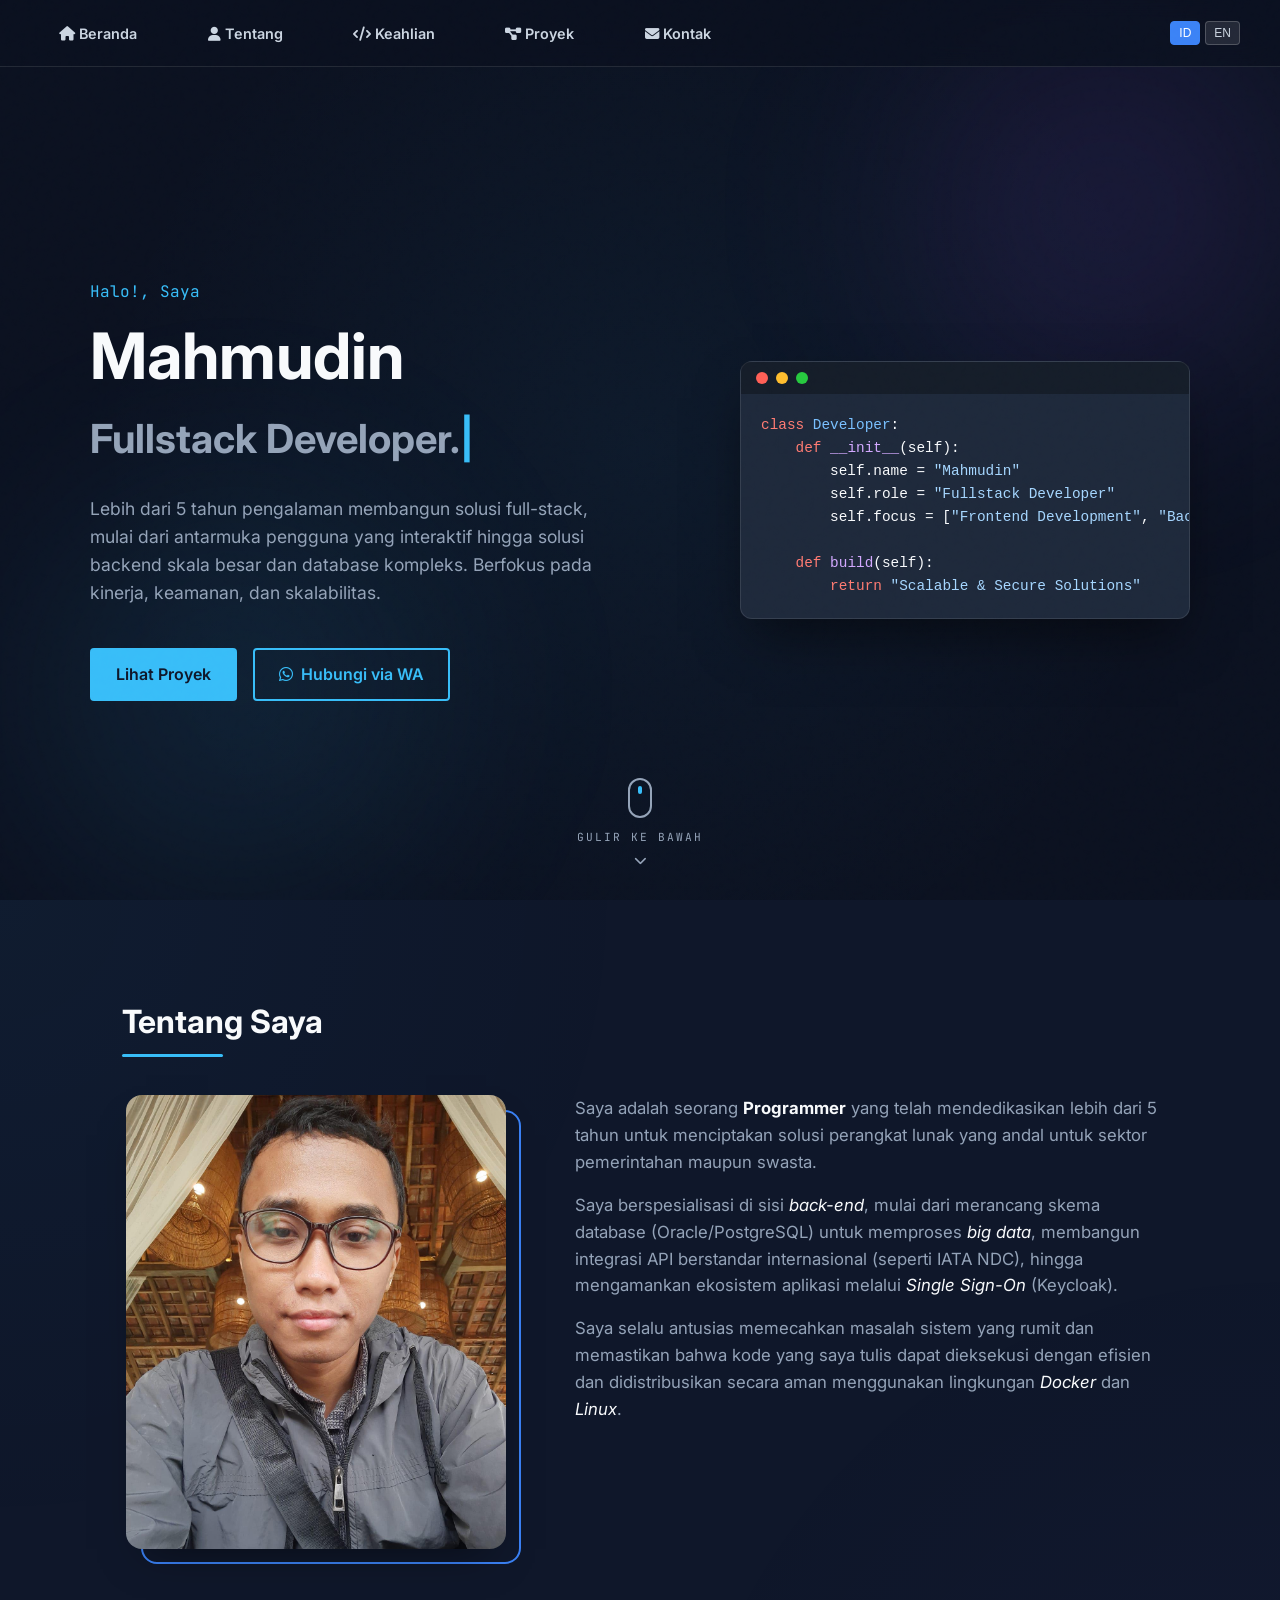
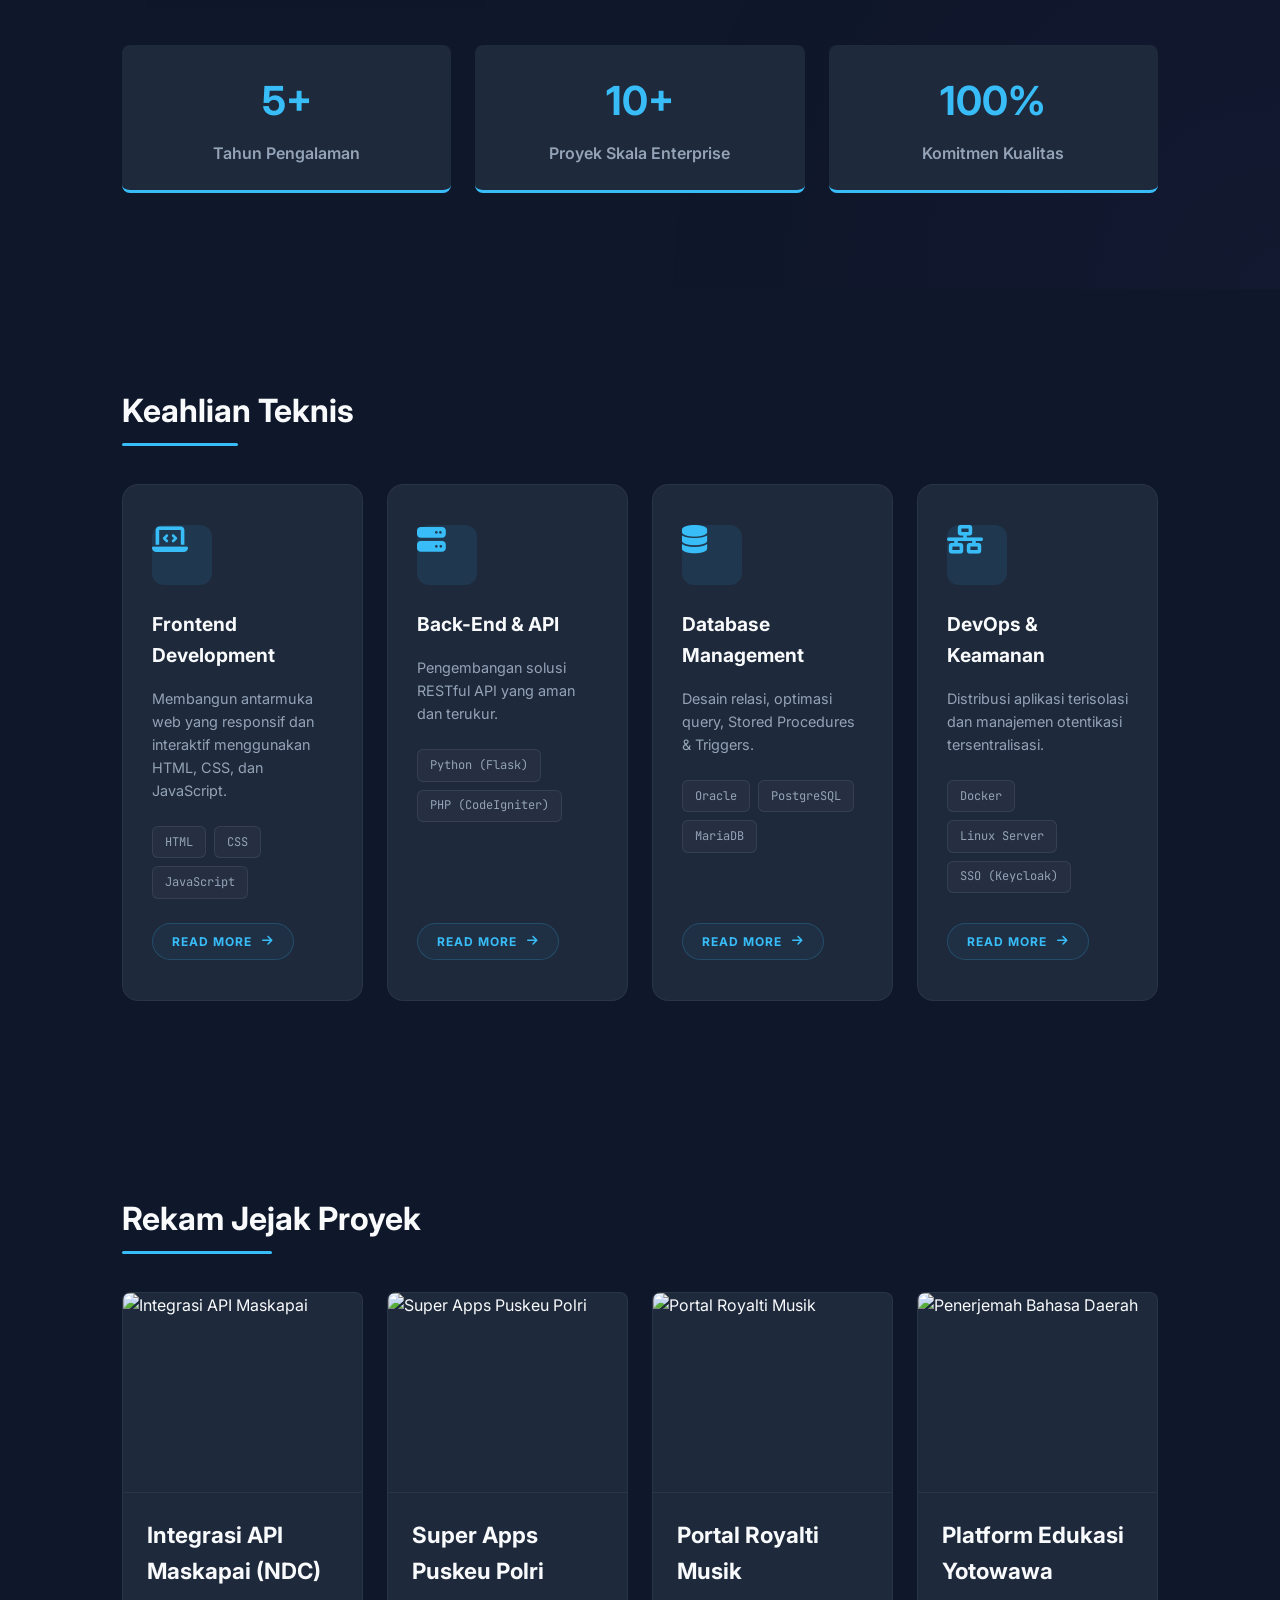
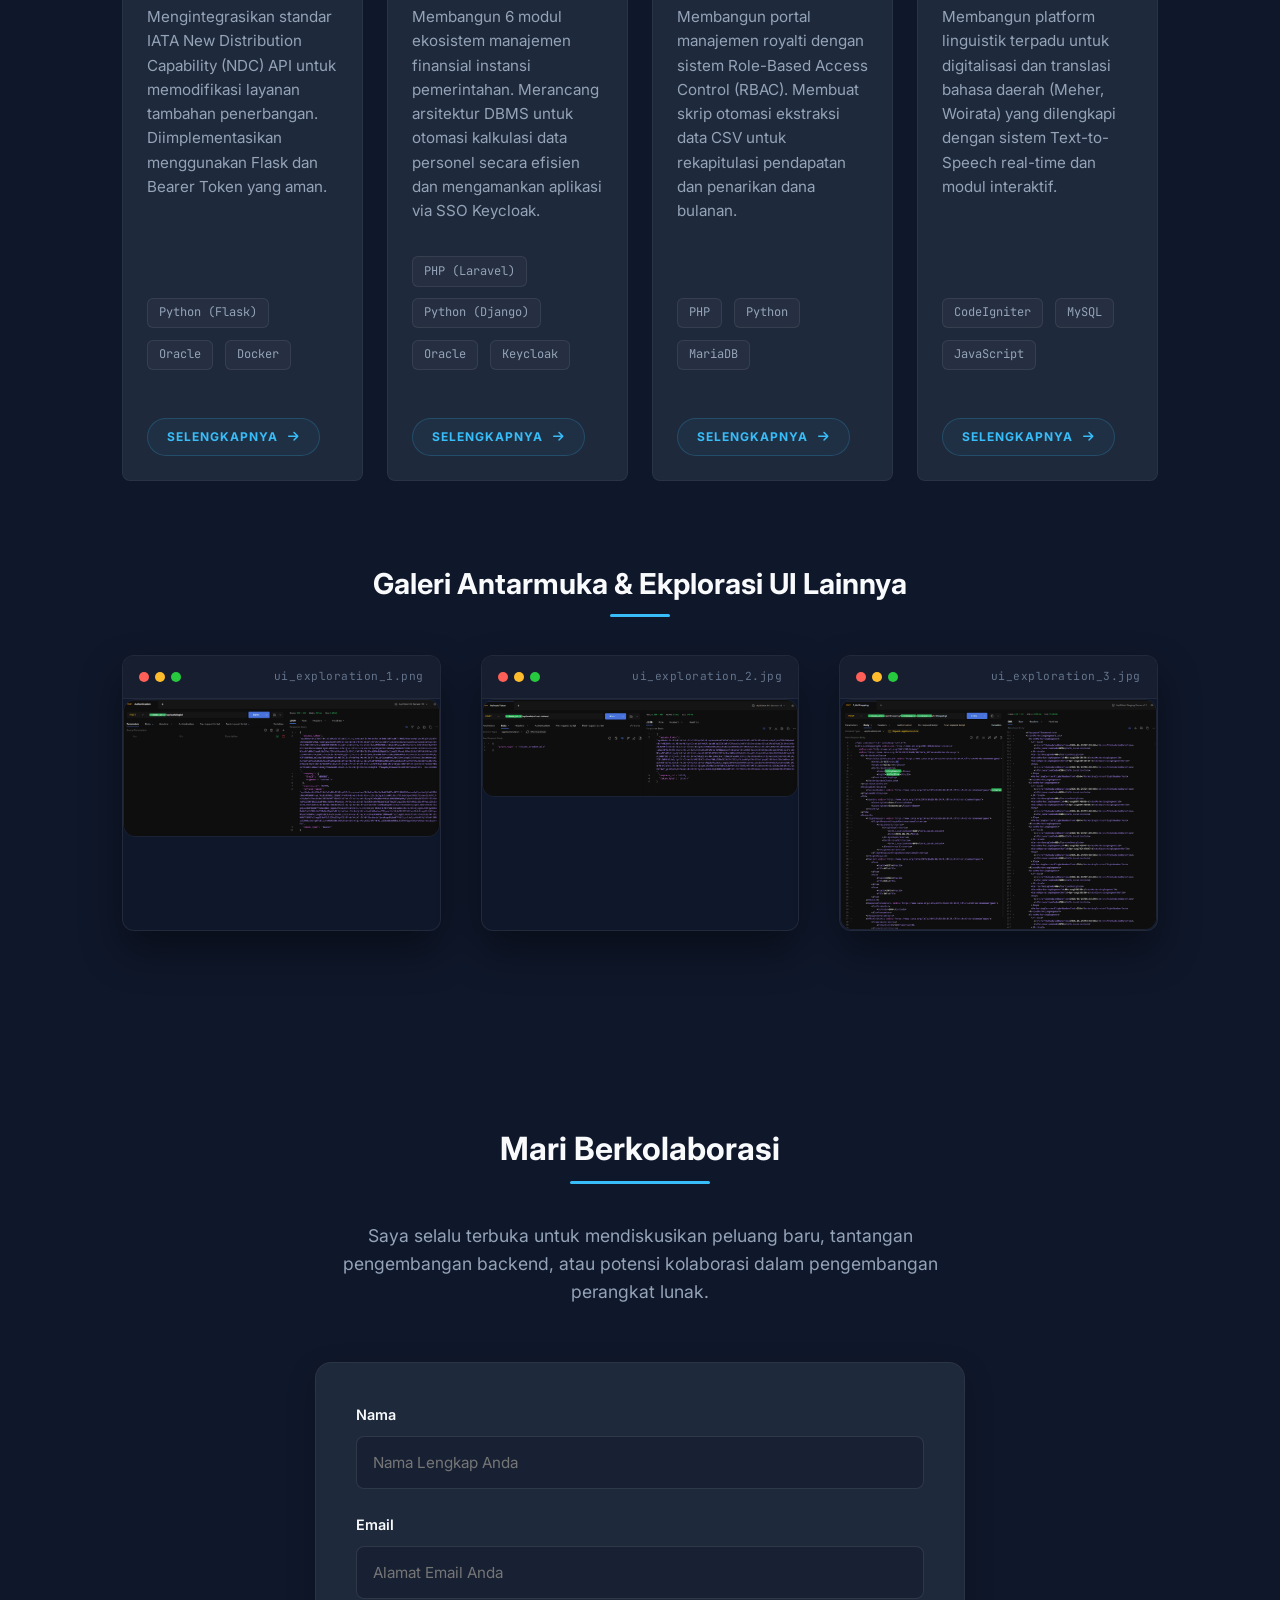
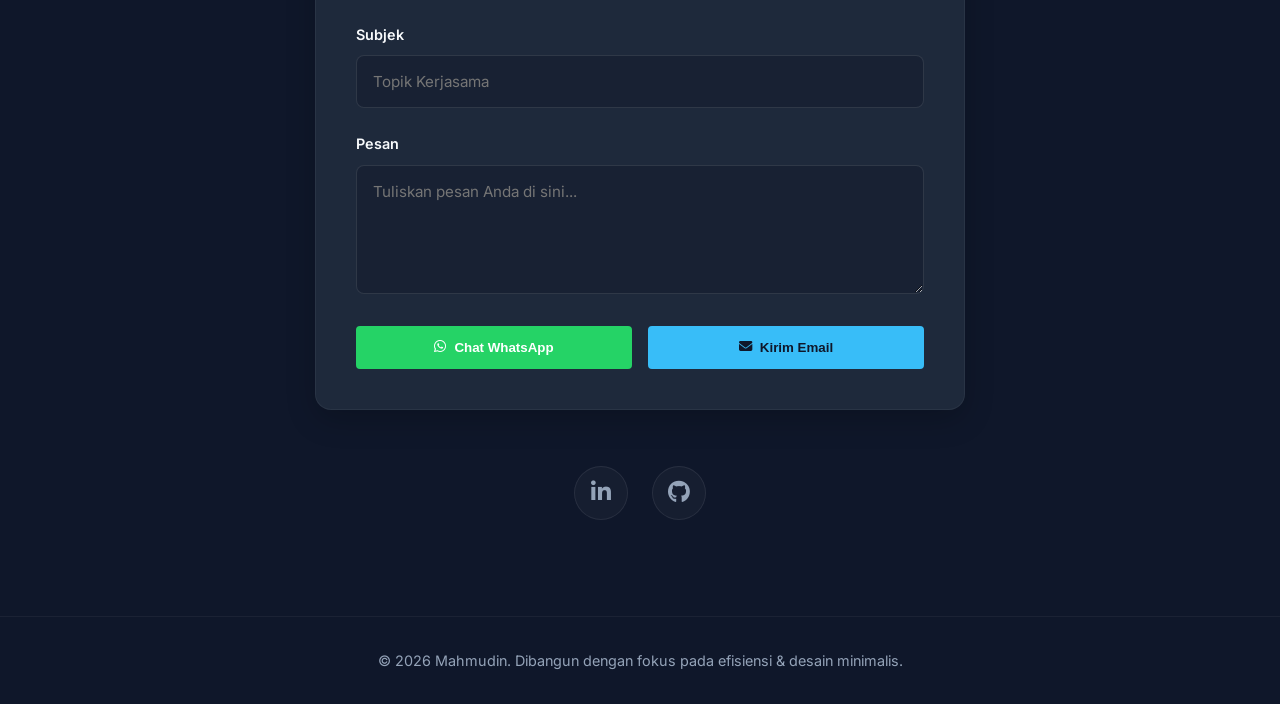
==== index.html @ 315b0b5d "new update" ====
<!DOCTYPE html>
<html lang="id">
<head>
    <meta charset="UTF-8">
    <meta name="viewport" content="width=device-width, initial-scale=1.0">
    <title>Mahmudin | Programmer</title>
    <meta name="description" content="Programmer dengan 5+ tahun pengalaman dalam pengembangan backend, fullstack development, dan integrasi API skala besar.">
    <meta name="keywords" content="Fullstack Developer, Python, PHP, Oracle, PostgreSQL, API Integration, Indonesia">
    
    <!-- Open Graph / Social Media -->
    <meta property="og:type" content="website">
    <meta property="og:title" content="Mahmudin | Senior Programmer">
    <meta property="og:description" content="Membangun solusi sistem yang scalable dan aman dengan teknologi modern.">
    <meta property="og:image" content="images/og-preview.png">

    <link rel="stylesheet" href="style.css">
    <!-- Google Fonts -->
    <link rel="preconnect" href="https://fonts.googleapis.com">
    <link rel="preconnect" href="https://fonts.gstatic.com" crossorigin>
    <link href="https://fonts.googleapis.com/css2?family=Inter:wght@300;400;600;700&family=JetBrains+Mono:wght@400;700&display=swap" rel="stylesheet">
    <!-- FontAwesome for Icons -->
    <link rel="stylesheet" href="https://cdnjs.cloudflare.com/ajax/libs/font-awesome/6.4.2/css/all.min.css">
    <script src="https://cdnjs.cloudflare.com/ajax/libs/font-awesome/6.4.2/js/all.min.js" defer></script>

</head>
<body>
    <!-- Navigation -->
    <nav id="navbar">
        <div class="nav-container">
            <div class="hamburger" id="hamburger">
                <i class="fas fa-bars"></i>
            </div>
            <ul class="nav-links">
                <li><a href="#beranda"><i class="fas fa-home"></i> <span data-i18n="nav_home">Beranda</span></a></li>
                <li><a href="#tentang"><i class="fas fa-user"></i> <span data-i18n="nav_about">Tentang</span></a></li>
                <li><a href="#keahlian"><i class="fas fa-code"></i> <span data-i18n="nav_skills">Keahlian</span></a></li>
                <li><a href="#proyek"><i class="fas fa-project-diagram"></i> <span data-i18n="nav_projects">Proyek</span></a></li>
                <li><a href="#kontak"><i class="fas fa-envelope"></i> <span data-i18n="nav_contact">Kontak</span></a></li>
            </ul>
            <div class="lang-switch">
                <button class="lang-btn" onclick="changeLanguage('id')" id="lang-id">ID</button>
                <button class="lang-btn" onclick="changeLanguage('en')" id="lang-en">EN</button>
            </div>
        </div>
    </nav>

    <!-- Hero Section -->
    <section id="beranda" class="hero">
        <!-- Background Elements -->
        <div class="hero-bg-parallax"></div>
        <div class="hero-blob blob-1"></div>
        <div class="hero-blob blob-2"></div>

        <div class="hero-inner">
        <div class="hero-content">
            <p class="greeting" data-i18n="hero_greeting">Halo, Dunia! Saya</p>
            <h1 class="name">Mahmudin</h1>
            <h2 class="role"><span id="typewriter"></span><span class="cursor">|</span></h2>
            <p class="summary" data-i18n="hero_summary">
                Lebih dari 5 tahun pengalaman membangun solusi full-stack, mulai dari antarmuka pengguna yang interaktif hingga solusi backend skala besar dan database kompleks. Berfokus pada kinerja, keamanan, dan skalabilitas.
            </p>
            <div class="cta-buttons">
                <a href="#proyek" class="btn btn-primary" data-i18n="btn_projects">Lihat Proyek</a>
                <a href="https://wa.me/6285798835322" target="_blank" class="btn btn-outline"><i class="fab fa-whatsapp"></i> <span data-i18n="btn_whatsapp">Hubungi via WA</span></a>
            </div>
        </div>
        <div class="hero-graphic">
            <div class="code-window fade-in">
                <div class="window-header">
                    <span class="dot red"></span>
                    <span class="dot yellow"></span>
                    <span class="dot green"></span>
                </div>
                <div class="window-body">
                    <pre><code><span class="keyword">class</span> <span class="class-name">Developer</span>:
    <span class="keyword">def</span> <span class="function">__init__</span>(self):
        self.name = <span class="string">"Mahmudin"</span>
        self.role = <span class="string">"Fullstack Developer"</span>
        self.focus = [<span class="string">"Frontend Development"</span>, <span class="string">"Backend Development"</span>, <span class="string">"API Integration"</span>]
        
    <span class="keyword">def</span> <span class="function">build</span>(self):
        <span class="keyword">return</span> <span class="string">"Scalable & Secure Solutions"</span></code></pre>
                </div>
            </div>
        </div>
        </div>
        <a href="#tentang" class="scroll-indicator" aria-label="Gulir ke bawah">
            <div class="mouse">
                <div class="wheel"></div>
            </div>
            <span data-i18n="scroll_down">Gulir ke bawah</span>
            <i class="fas fa-chevron-down bounce"></i>
        </a>
    </section>

    <!-- About Section -->
    <section id="tentang" class="about scroll-reveal">
        <div class="container">
            <h2 class="section-title" data-i18n="about_title">Tentang Saya</h2>
            <div class="about-grid">
                <div class="about-image">
                    <img src="images/profile.jpg" alt="Mahmudin" class="img-fluid">
                    <div class="image-border"></div>
                </div>
                <div class="about-text" data-i18n="about_desc">
                    <p>Saya adalah seorang <strong>Programmer</strong> yang telah mendedikasikan lebih dari 5 tahun untuk menciptakan solusi perangkat lunak yang andal untuk sektor pemerintahan maupun swasta.</p>
                    <p>Saya berspesialisasi di sisi <em>back-end</em>, mulai dari merancang skema database (Oracle/PostgreSQL) untuk memproses <em>big data</em>, membangun integrasi API berstandar internasional (seperti IATA NDC), hingga mengamankan ekosistem aplikasi melalui <em>Single Sign-On</em> (Keycloak).</p>
                    <p>Saya selalu antusias memecahkan masalah sistem yang rumit dan memastikan bahwa kode yang saya tulis dapat dieksekusi dengan efisien dan didistribusikan secara aman menggunakan lingkungan <em>Docker</em> dan <em>Linux</em>.</p>
                </div>
                <div class="about-stats">
                    <div class="stat-box">
                        <h3>5+</h3>
                        <p data-i18n="stat_exp">Tahun Pengalaman</p>
                    </div>
                    <div class="stat-box">
                        <h3>10+</h3>
                        <p data-i18n="stat_projects">Proyek Skala Enterprise</p>
                    </div>
                    <div class="stat-box">
                        <h3>100%</h3>
                        <p data-i18n="stat_quality">Komitmen Kualitas</p>
                    </div>
                </div>
            </div>
        </div>
    </section>

    <!-- Skills Section -->
    <section id="keahlian" class="skills scroll-reveal">
        <div class="container">
            <h2 class="section-title" data-i18n="skills_title">Keahlian Teknis</h2>
            <div class="skills-grid">
                <div class="skill-card">
                    <i class="fas fa-laptop-code icon-accent"></i>
                    <h3 data-i18n="skill_frontend_title">Frontend Development</h3>
                    <p data-i18n="skill_frontend_desc">Membangun antarmuka web yang responsif dan interaktif.</p>
                    <div class="tech-tags">
                        <span>HTML</span>
                        <span>CSS</span>
                        <span>JavaScript</span>
                    </div>
                    <div class="project-links" style="margin-top: auto; padding-top: 1.5rem;">
                        <a href="frontend-development.html" class="btn-read-more">Read More <i class="fas fa-arrow-right"></i></a>
                    </div>
                </div>
                <div class="skill-card">
                    <i class="fas fa-server icon-accent"></i>
                    <h3 data-i18n="skill_backend_title">Back-End & API</h3>
                    <p data-i18n="skill_backend_desc">Pengembangan arsitektur RESTful API yang aman dan terukur.</p>
                    <div class="tech-tags">
                        <span>Python (Flask)</span>
                        <span>PHP (CodeIgniter)</span>
                    </div>
                    <div class="project-links" style="margin-top: auto; padding-top: 1.5rem;">
                        <a href="backend-api.html" class="btn-read-more">Read More <i class="fas fa-arrow-right"></i></a>
                    </div>
                </div>
                <div class="skill-card">
                    <i class="fas fa-database icon-accent"></i>
                    <h3 data-i18n="skill_db_title">Database Management</h3>
                    <p data-i18n="skill_db_desc">Desain relasi, optimasi <em>query</em>, Stored Procedures & Triggers.</p>
                    <div class="tech-tags">
                        <span>Oracle</span>
                        <span>PostgreSQL</span>
                        <span>MariaDB</span>
                    </div>
                    <div class="project-links" style="margin-top: auto; padding-top: 1.5rem;">
                        <a href="database-management.html" class="btn-read-more">Read More <i class="fas fa-arrow-right"></i></a>
                    </div>
                </div>
                <div class="skill-card">
                    <i class="fas fa-network-wired icon-accent"></i>
                    <h3 data-i18n="skill_devops_title">DevOps & Keamanan</h3>
                    <p data-i18n="skill_devops_desc">Distribusi aplikasi terisolasi dan manajemen otentikasi tersentralisasi.</p>
                    <div class="tech-tags">
                        <span>Docker</span>
                        <span>Linux Server</span>
                        <span>SSO (Keycloak)</span>
                    </div>
                    <div class="project-links" style="margin-top: auto; padding-top: 1.5rem;">
                        <a href="devops-security.html" class="btn-read-more">Read More <i class="fas fa-arrow-right"></i></a>
                    </div>
                </div>
            </div>
        </div>
    </section>

    <!-- Projects Section -->
    <section id="proyek" class="projects scroll-reveal">
        <div class="container">
            <h2 class="section-title" data-i18n="projects_title">Rekam Jejak Proyek</h2>
            <div class="project-grid">
                
                <!-- Project 1 -->
                <div class="project-card">
                    <div class="project-image">
                        <img src="https://images.unsplash.com/photo-1550009158-9ebf69173e03?auto=format&fit=crop&w=800&q=80" alt="Integrasi API Maskapai">
                    </div>
                    <div class="project-content">
                        <h3 data-i18n="p1_title">Integrasi API Maskapai (NDC)</h3>
                        <p data-i18n="p1_desc">Mengintegrasikan standar IATA New Distribution Capability (NDC) API untuk memodifikasi layanan tambahan penerbangan. Diimplementasikan menggunakan Flask dan Bearer Token yang aman.</p>
                        <div class="project-tech">
                            <span>Python (Flask)</span>
                            <span>Oracle</span>
                            <span>Docker</span>
                        </div>
                        <div class="project-links">
                            <a href="project-airline-api.html" class="view-more btn-read-more"><span data-i18n="view_detail">Read More</span> <i class="fas fa-arrow-right"></i></a>
                        </div>
                    </div>
                </div>
                
                <!-- Project 2 -->
                <div class="project-card">
                    <div class="project-image">
                        <img src="https://images.unsplash.com/photo-1551288049-bebda4e38f71?auto=format&fit=crop&w=800&q=80" alt="Super Apps Puskeu Polri">
                    </div>
                    <div class="project-content">
                        <h3 data-i18n="p2_title">Super Apps Puskeu Polri</h3>
                        <p data-i18n="p2_desc">Membangun 6 modul ekosistem manajemen finansial instansi pemerintahan. Merancang arsitektur DBMS untuk otomasi kalkulasi data personel secara efisien dan mengamankan aplikasi via SSO Keycloak.</p>
                        <div class="project-tech">
                            <span>PHP (Laravel)</span>
                            <span>Python (Django)</span>
                            <span>Oracle</span>
                            <span>Keycloak</span>
                        </div>
                        <div class="project-links">
                            <a href="project-puskeu-polri.html" class="view-more btn-read-more"><span data-i18n="view_detail">Detail</span> <i class="fas fa-arrow-right"></i></a>
                        </div>
                    </div>
                </div>

                

                <!-- Project 3 -->
                <div class="project-card">
                    <div class="project-image">
                        <img src="https://images.unsplash.com/photo-1614613535308-eb5fbd3d2c17?auto=format&fit=crop&w=800&q=80" alt="Portal Royalti Musik">
                    </div>
                    <div class="project-content">
                        <h3 data-i18n="p3_title">Portal Royalti Musik</h3>
                        <p data-i18n="p3_desc">Membangun portal manajemen royalti dengan sistem Role-Based Access Control (RBAC). Membuat skrip otomasi ekstraksi data CSV untuk rekapitulasi pendapatan dan penarikan dana bulanan.</p>
                        <div class="project-tech">
                            <span>PHP</span>
                            <span>Python</span>
                            <span>MariaDB</span>
                        </div>
                        <div class="project-links">
                            <a href="project-music-royalty.html" class="view-more btn-read-more"><span data-i18n="view_detail">Detail</span> <i class="fas fa-arrow-right"></i></a>
                        </div>
                    </div>
                </div>

                <!-- Project 4 -->
                <div class="project-card">
                    <div class="project-image">
                        <img src="https://images.unsplash.com/photo-1456513080510-7bf3a84b82f8?auto=format&fit=crop&w=800&q=80" alt="Penerjemah Bahasa Daerah">
                    </div>
                    <div class="project-content">
                        <h3 data-i18n="p4_title">Platform Edukasi Yotowawa</h3>
                        <p data-i18n="p4_desc">Membangun platform linguistik terpadu untuk digitalisasi dan translasi bahasa daerah (Meher, Woirata) yang dilengkapi dengan sistem Text-to-Speech real-time dan modul interaktif.</p>
                        <div class="project-tech">
                            <span>CodeIgniter</span>
                            <span>MySQL</span>
                            <span>JavaScript</span>
                        </div>
                        <div class="project-links">
                            <a href="project-yotowawa.html" class="view-more btn-read-more"><span data-i18n="view_detail">Detail</span> <i class="fas fa-arrow-right"></i></a>
                        </div>
                    </div>
                </div>


            </div>

            <!-- Additional Image Gallery -->
            <h3 class="subsection-title" data-i18n="gallery_title">Galeri Antarmuka & Ekplorasi UI Lainnya</h3>
            <div class="gallery-grid">
                <div class="monitor-display">
                    <div class="window-header">
                        <div class="window-dots">
                            <span class="dot red"></span>
                            <span class="dot yellow"></span>
                            <span class="dot green"></span>
                        </div>
                        <span class="window-title">ui_exploration_1.png</span>
                    </div>
                    <img src="images/project-airline-api-auth.png" alt="Screenshot 1">
                </div>
                <div class="monitor-display">
                    <div class="window-header">
                        <div class="window-dots">
                            <span class="dot red"></span>
                            <span class="dot yellow"></span>
                            <span class="dot green"></span>
                        </div>
                        <span class="window-title">ui_exploration_2.jpg</span>
                    </div>
                    <img src="images/project-airline-api-refreshtoken.png" alt="Screenshot 2">
                </div>
                <div class="monitor-display">
                    <div class="window-header">
                        <div class="window-dots">
                            <span class="dot red"></span>
                            <span class="dot yellow"></span>
                            <span class="dot green"></span>
                        </div>
                        <span class="window-title">ui_exploration_3.jpg</span>
                    </div>
                    <img src="images/ndc-airshopping.png" alt="Screenshot 3">
                </div>
            </div>

        </div>
    </section>


    <!-- Image Modal for Gallery -->
    <div id="galleryModal" class="modal-gallery">
        <span class="modal-gallery-close">&times;</span>
        <img class="modal-gallery-content" id="modalImg">
    </div>

    <!-- Contact Section -->
    <section id="kontak" class="contact scroll-reveal">
        <div class="container text-center">
            <h2 class="section-title" data-i18n="contact_title">Mari Berkolaborasi</h2>
            <p class="contact-text" data-i18n="contact_desc">Saya selalu terbuka untuk mendiskusikan peluang baru, tantangan pengembangan backend, atau potensi kolaborasi dalam pengembangan perangkat lunak.</p>
            
            <div class="contact-form-container">
                <form id="contactForm" class="contact-form">
                    <div class="form-group">
                        <label for="name" data-i18n="form_name">Nama</label>
                        <input type="text" id="name" required placeholder="Nama Lengkap Anda">
                    </div>
                    <div class="form-group">
                        <label for="email" data-i18n="form_email">Email</label>
                        <input type="email" id="email" required placeholder="Alamat Email Anda">
                    </div>
                    <div class="form-group">
                        <label for="subject" data-i18n="form_subject">Subjek</label>
                        <input type="text" id="subject" required placeholder="Topik Kerjasama">
                    </div>
                    <div class="form-group">
                        <label for="message" data-i18n="form_message">Pesan</label>
                        <textarea id="message" rows="5" required placeholder="Tuliskan pesan Anda di sini..."></textarea>
                    </div>
                    <div class="contact-buttons" style="display: grid; grid-template-columns: 1fr 1fr; gap: 1rem; margin-top: 1.5rem;">
                        <button type="button" id="btnWA" class="btn btn-outline" style="justify-content: center; background: #25d366; color: white; border-color: #25d366;">
                            <i class="fab fa-whatsapp"></i> <span data-i18n="btn_wa_large">Chat WhatsApp</span>
                        </button>
                        <button type="button" id="btnEmail" class="btn btn-primary" style="justify-content: center;">
                            <i class="fas fa-envelope"></i> <span data-i18n="btn_email">Kirim Email</span>
                        </button>
                    </div>
                </form>
            </div>
            
            
            <div class="social-links">
                <a href="https://www.linkedin.com/in/mahmudin-295083114/" target="_blank"><i class="fab fa-linkedin-in"></i></a>
                <a href="https://github.com/mhn20" target="_blank"><i class="fab fa-github"></i></a>
            </div>
        </div>
    </section>

    <button id="back-to-top" title="Kembali ke atas"><i class="fas fa-chevron-up"></i></button>

    <!-- Footer -->
    <footer>
        <p data-i18n="footer_text">&copy; 2026 Mahmudin. Dibangun dengan fokus pada efisiensi & desain minimalis.</p>
    </footer>

    <script src="script.js"></script>
</body>
</html>
---- style.css ----
/* Variables */
:root {
    --bg-dark: #0f172a;
    --bg-card: #1e293b;
    --bg-nav: rgba(15, 23, 42, 0.9);
    --text-primary: #f8fafc;
    --text-secondary: #94a3b8;
    --accent: #38bdf8;
    --accent-hover: #0284c7;
    --font-main: 'Inter', sans-serif;
    --font-code: 'JetBrains Mono', monospace;
}

* { margin: 0; padding: 0; box-sizing: border-box; }
html { scroll-behavior: smooth; }
body { 
    background-color: var(--bg-dark); 
    color: var(--text-primary); 
    font-family: var(--font-main); 
    line-height: 1.6; 
    overflow-x: hidden; 
    position: relative;
    width: 100%;
    height: 100%;
    /* Modern Mesh & Tech Grid Pattern */
    background-image: 
        linear-gradient(rgba(56, 189, 248, 0.02) 1px, transparent 1px),
        linear-gradient(90deg, rgba(56, 189, 248, 0.02) 1px, transparent 1px),
        radial-gradient(circle at 2px 2px, rgba(56, 189, 248, 0.04) 1px, transparent 0);
    background-size: 100px 100px, 100px 100px, 25px 25px;
    background-attachment: fixed;
}

/* Aurora/Glow Effects */
body::before {
    content: "";
    position: fixed;
    top: 0;
    left: 0;
    width: 100%;
    height: 100%;
    background: 
        radial-gradient(circle at 80% 20%, rgba(56, 189, 248, 0.08) 0%, transparent 40%),
        radial-gradient(circle at 20% 80%, rgba(56, 189, 248, 0.06) 0%, transparent 40%);
    pointer-events: none;
    z-index: -1;
    animation: aurora-pulse 15s ease-in-out infinite alternate;
}

/* Modern Grain Texture Overlay */
body::after {
    content: "";
    position: fixed;
    top: 0;
    left: 0;
    width: 100%;
    height: 100%;
    background-image: url("data:image/svg+xml,%3Csvg viewBox='0 0 200 200' xmlns='http://www.w3.org/2000/svg'%3E%3Cfilter id='noiseFilter'%3E%3CfeTurbulence type='fractalNoise' baseFrequency='0.65' numOctaves='3' stitchTiles='stitch'/%3E%3C/filter%3E%3Crect width='100%25' height='100%25' filter='url(%23noiseFilter)'/%3E%3C/svg%3E");
    opacity: 0.035;
    pointer-events: none;
    z-index: 9999;
    mix-blend-mode: overlay;
}

@keyframes aurora-pulse {
    0% { transform: scale(1) translate(0, 0); }
    100% { transform: scale(1.1) translate(2%, 1%); }
}

.container { max-width: 1100px; margin: 0 auto; padding: 0 2rem; }
h1, h2, h3 { font-weight: 700; color: var(--text-primary); }
.section-title { font-size: 2rem; margin-bottom: 3rem; position: relative; display: inline-block; }
.section-title::after { content: ''; position: absolute; bottom: -10px; left: 0; width: 50%; height: 3px; background-color: var(--accent); border-radius: 2px; }

/* Hero Background & Blobs */
.hero {
    position: relative;
    background: 
        radial-gradient(circle at 50% 50%, rgba(56, 189, 248, 0.05) 0%, transparent 70%),
        #0b1120;
    overflow: hidden;
    z-index: 1;
    min-height: 100vh;
    display: flex;
    align-items: center;
    justify-content: center;
    flex-wrap: wrap;
    padding: 80px 5% 60px;
    width: 100%;
    max-width: none !important;
}

.hero-inner {
    display: flex;
    align-items: center;
    width: 100%;
    max-width: 1100px;
    margin: 0 auto;
    z-index: 2;
}

.hero-blob {
    position: absolute;
    width: 600px;
    height: 600px;
    background: radial-gradient(circle, rgba(59, 130, 246, 0.12) 0%, transparent 70%);
    border-radius: 50%;
    filter: blur(80px);
    z-index: -2;
    pointer-events: none;
    animation: blob-float 20s infinite alternate;
}

.blob-1 { top: -10%; right: -10%; background: radial-gradient(circle, rgba(139, 92, 246, 0.15) 0%, transparent 70%); }
.blob-2 { bottom: -10%; left: -5%; background: radial-gradient(circle, rgba(56, 189, 248, 0.12) 0%, transparent 70%); animation-delay: -5s; animation-duration: 25s; }

@keyframes blob-float {
    0% { transform: translate(0, 0) scale(1); }
    33% { transform: translate(30px, -50px) scale(1.1); }
    66% { transform: translate(-20px, 20px) scale(0.9); }
    100% { transform: translate(0, 0) scale(1); }
}

.btn { display: inline-flex; align-items: center; gap: 8px; padding: 0.75rem 1.5rem; border-radius: 4px; font-weight: 600; text-decoration: none; transition: all 0.3s ease; cursor: pointer; }
.btn-primary { background-color: var(--accent); color: #0f172a; border: 2px solid var(--accent); }
.btn-primary:hover { background-color: transparent; color: var(--accent); }
.btn-outline { background-color: transparent; color: var(--accent); border: 2px solid var(--accent); }
.btn-outline:hover { background-color: var(--accent); color: #0f172a; }
.btn-large { padding: 0.85rem 2rem; font-size: 1.05rem; }

/* Navigation */
nav { 
    position: fixed; 
    top: 0; 
    width: 100%; 
    background: rgba(11, 17, 32, 0.8); 
    backdrop-filter: blur(12px); 
    z-index: 1000; 
    border-bottom: 1px solid rgba(255, 255, 255, 0.1); 
    padding: 0px 18px;
    transition: all 0.3s ease;
}
.nav-container { max-width: 1200px; margin: 0 auto; padding: 0.75rem 0; display: flex; justify-content: space-between; align-items: center; }
.logo { font-size: 1.5rem; font-weight: 700; text-decoration: none; color: var(--text-primary); letter-spacing: 1px; }
.logo span { color: var(--accent); }
.nav-links { display: flex; list-style: none; gap: 2rem; }
.nav-links a { 
    color: #cbd5e1; 
    text-decoration: none; 
    font-size: 0.9rem; 
    font-weight: 600; 
    padding: 0.6rem 1.2rem;
    border-radius: 4px;
    transition: all 0.3s cubic-bezier(0.4, 0, 0.2, 1);
    position: relative;
    display: inline-block;
}

.nav-links a:hover { 
    color: #fff; 
    background: linear-gradient(135deg, #3b82f6 0%, #8b5cf6 100%);
    transform: skewX(-15deg);
    box-shadow: 0 4px 15px rgba(59, 130, 246, 0.3);
}
.hamburger { display: none; cursor: pointer; font-size: 1.5rem; }

.hero { min-height: 100vh; display: flex; align-items: center; justify-content: space-between; padding: 0 2rem; max-width: 1100px; margin: 0 auto; padding-top: 80px; position: relative; }
.hero-content { flex: 1; padding-right: 2rem; will-change: transform; transition: transform 0.1s ease-out; }
.greeting { color: var(--accent); font-family: var(--font-code); margin-bottom: 1rem; }
.name { font-size: 4rem; line-height: 1.1; margin-bottom: 1rem; }
.role { font-size: 2.5rem; color: var(--text-secondary); margin-bottom: 1.5rem; min-height: 3.5rem; }
.cursor { color: var(--accent); animation: blink 1s infinite; }
@keyframes blink { 0%, 100% { opacity: 1; } 50% { opacity: 0; } }
.summary { color: var(--text-secondary); font-size: 1.1rem; max-width: 540px; margin-bottom: 2.5rem; }
.cta-buttons { display: flex; gap: 1rem; flex-wrap: wrap; }

.hero-graphic { flex: 1; display: flex; justify-content: flex-end; will-change: transform; transition: transform 0.1s ease-out; }
.code-window { 
    background-color: var(--bg-card); 
    border-radius: 12px; 
    width: 100%; 
    max-width: 450px; 
    box-shadow: 0 25px 50px -12px rgba(0,0,0,0.5); 
    border: 1px solid rgba(255,255,255,0.1);
    animation: float 6s ease-in-out infinite;
}

@keyframes float {
    0%, 100% { transform: translateY(0) rotate(0deg); }
    50% { transform: translateY(-20px) rotate(1deg); }
}
.window-header { background-color: rgba(0,0,0,0.3); padding: 10px 15px; border-radius: 8px 8px 0 0; display: flex; gap: 8px; }
.dot { width: 12px; height: 12px; border-radius: 50%; }
.red { background-color: #ff5f56; } .yellow { background-color: #ffbd2e; } .green { background-color: #27c93f; }
.window-body { padding: 20px; font-family: var(--font-code); font-size: 0.9rem; overflow-x: auto; }
.keyword { color: #ff7b72; } .class-name { color: #79c0ff; } .function { color: #d2a8ff; } .string { color: #a5d6ff; }

/* Modern Scroll Indicator */
.scroll-indicator {
    position: absolute;
    bottom: 2rem;
    left: 50%;
    transform: translateX(-50%);
    display: flex;
    flex-direction: column;
    align-items: center;
    gap: 0.5rem;
    text-decoration: none;
    color: var(--text-secondary);
    transition: color 0.3s ease;
    z-index: 10;
}

.scroll-indicator:hover {
    color: var(--accent);
}

.mouse {
    width: 24px;
    height: 40px;
    border: 2px solid currentColor;
    border-radius: 20px;
    position: relative;
}

.wheel {
    width: 4px;
    height: 8px;
    background-color: var(--accent);
    border-radius: 2px;
    position: absolute;
    top: 6px;
    left: 50%;
    transform: translateX(-50%);
    animation: scroll-wheel 1.6s infinite;
}

.scroll-indicator span {
    font-family: var(--font-code);
    font-size: 0.7rem;
    text-transform: uppercase;
    letter-spacing: 2px;
    margin-top: 0.2rem;
}

.bounce {
    animation: bounce 2s infinite;
    font-size: 0.8rem;
}

@keyframes scroll-wheel {
    0% { opacity: 1; transform: translateX(-50%) translateY(0); }
    100% { opacity: 0; transform: translateX(-50%) translateY(15px); }
}

@keyframes bounce {
    0%, 20%, 50%, 80%, 100% { transform: translateY(0); }
    40% { transform: translateY(-5px); }
    60% { transform: translateY(-3px); }
}

section { padding: 6rem 0; }
.about {
    position: relative;
    background-image: 
        radial-gradient(circle at 0% 0%, rgba(56, 189, 248, 0.03) 0%, transparent 40%),
        radial-gradient(circle at 100% 100%, rgba(139, 92, 246, 0.03) 0%, transparent 40%);
}
.about-grid { display: grid; grid-template-columns: 2fr 3fr; gap: 4rem; }
.about-text p { color: var(--text-secondary); margin-bottom: 1rem; font-size: 1.05rem; }
.about-text strong, .about-text em { color: var(--text-primary); }

/* Profile Image */
.about-image { position: relative; width: 100%; max-width: 380px; margin: 0 auto; }
.img-fluid { 
    width: 100%; height: auto; display: block; border-radius: 16px; 
    object-fit: cover; box-shadow: 0 20px 40px -20px rgba(0,0,0,0.5); 
}
.image-border { 
    position: absolute; inset: 15px -15px -15px 15px; 
    border: 2px solid #3b82f6; border-radius: 16px; z-index: -1; 
}

/* Stats */
.about-stats { 
    display: grid; 
    grid-template-columns: repeat(3, 1fr); 
    gap: 1.5rem; 
    grid-column: 1 / -1; 
    width: 100%; 
    margin-top: 2rem;
}
.stat-box { background-color: var(--bg-card); padding: 1.5rem; border-radius: 8px; text-align: center; border-bottom: 3px solid var(--accent); }
.stat-box h3 { font-size: 2.5rem; color: var(--accent); margin-bottom: 0.5rem; }
.stat-box p { color: var(--text-secondary); font-weight: 600; }

.skills-grid { 
    display: grid; 
    grid-template-columns: repeat(4, 1fr); 
    gap: 1.5rem; 
    align-items: stretch;
}

.skill-card { 
    background: var(--bg-card); 
    padding: 2.5rem 1.8rem; 
    border-radius: 16px; 
    transition: all 0.4s cubic-bezier(0.175, 0.885, 0.32, 1.275); 
    border: 1px solid rgba(255, 255, 255, 0.05);
    display: flex;
    flex-direction: column;
    position: relative;
    overflow: hidden;
}

.skill-card:hover { 
    transform: translateY(-12px); 
    border-color: rgba(56, 189, 248, 0.4);
    box-shadow: 0 20px 40px -15px rgba(0, 0, 0, 0.5), 0 0 20px rgba(56, 189, 248, 0.1);
}

.icon-accent { 
    width: 60px;
    height: 60px;
    background: rgba(56, 189, 248, 0.1);
    display: flex;
    align-items: center;
    justify-content: center;
    border-radius: 12px;
    font-size: 1.8rem; 
    color: var(--accent); 
    margin-bottom: 1.5rem; 
    transition: all 0.3s ease;
}

.skill-card:hover .icon-accent {
    background: var(--accent);
    color: var(--bg-dark);
    transform: scale(1.1) rotate(5deg);
}

.skill-card h3 { margin-bottom: 1rem; font-size: 1.2rem; }
.skill-card p { color: var(--text-secondary); font-size: 0.9rem; margin-bottom: 1.5rem; }
.tech-tags { display: flex; flex-wrap: wrap; gap: 0.5rem; }
.tech-tags span { 
    background: rgba(255, 255, 255, 0.03); 
    border: 1px solid rgba(255, 255, 255, 0.08);
    color: var(--text-secondary); 
    padding: 0.35rem 0.75rem; 
    border-radius: 6px; 
    font-size: 0.75rem; 
    font-family: var(--font-code); 
    transition: all 0.3s ease;
}

.skill-card:hover .tech-tags span {
    border-color: rgba(56, 189, 248, 0.3);
    color: var(--accent);
}

/* Modern Read More Button for Skills */
.btn-read-more {
    text-decoration: none;
    color: var(--accent);
    font-size: 0.75rem;
    font-weight: 700;
    display: inline-flex;
    align-items: center;
    gap: 0.6rem;
    padding: 0.5rem 1.2rem;
    border-radius: 50px;
    background: rgba(56, 189, 248, 0.05);
    border: 1px solid rgba(56, 189, 248, 0.2);
    transition: all 0.3s cubic-bezier(0.4, 0, 0.2, 1);
    text-transform: uppercase;
    letter-spacing: 1px;
}

.btn-read-more:hover {
    background: var(--accent);
    color: var(--bg-dark);
    box-shadow: 0 0 20px rgba(56, 189, 248, 0.4);
    transform: translateY(-2px);
    gap: 0.8rem;
}

/* Project Cards */
.project-grid { display: grid; grid-template-columns: repeat(4, 1fr); gap: 1.5rem; align-items: stretch; }
.project-card { background-color: var(--bg-card); border-radius: 8px; display: flex; flex-direction: column; justify-content: space-between; transition: all 0.3s ease; overflow: hidden; border: 1px solid rgba(255,255,255,0.05); }
.project-card:hover { transform: translateY(-10px); box-shadow: 0 15px 30px rgba(0,0,0,0.3); }

.project-image { width: 100%; height: 200px; overflow: hidden; border-bottom: 1px solid rgba(255,255,255,0.05); }
.project-image img { width: 100%; height: 100%; object-fit: cover; object-position: top; transition: transform 0.5s ease; }
.project-card:hover .project-image img { transform: scale(1.05); }

.project-content { padding: 1.5rem; display: flex; flex-direction: column; flex-grow: 1; }
.project-content h3 { font-size: 1.4rem; margin-bottom: 1rem; }
.project-content p { color: var(--text-secondary); font-size: 0.95rem; margin-bottom: 2rem; flex-grow: 1; }
.project-tech { 
    display: flex; 
    flex-wrap: wrap; 
    gap: 0.7rem; 
    font-family: var(--font-code); 
    font-size: 0.75rem; 
    margin-bottom: 1.5rem;
}
.project-tech span {
    background: rgba(255, 255, 255, 0.03);
    border: 1px solid rgba(255, 255, 255, 0.08);
    color: var(--text-secondary);
    padding: 0.3rem 0.7rem;
    border-radius: 6px;
    transition: all 0.3s cubic-bezier(0.4, 0, 0.2, 1);
}
.project-tech span:hover {
    color: var(--accent);
    background: rgba(56, 189, 248, 0.08);
    border-color: rgba(56, 189, 248, 0.3);
    transform: translateY(-2px);
}
/* Project Links container for project cards */
.project-card .project-links {
    display: flex;
    justify-content: space-between;
    align-items: center;
    margin-top: 1.5rem;
}

/* Extra Image Gallery Section */
.subsection-title {
    font-size: 1.8rem;
    margin: 5rem 0 2.5rem;
    text-align: center;
    color: var(--text-primary);
    position: relative;
}

.subsection-title::after {
    content: '';
    position: absolute;
    bottom: -10px;
    left: 50%;
    transform: translateX(-50%);
    width: 60px;
    height: 3px;
    background: var(--accent);
    border-radius: 2px;
}

.gallery-grid {
    display: grid;
    grid-template-columns: repeat(3, 1fr);
    gap: 2.5rem;
    margin-top: 3rem;
    perspective: 1500px;
}

.gallery-grid img {
    width: 100%;
    height: auto;
    object-fit: cover;
    object-position: top;
    border-radius: 12px;
    border: 1px solid rgba(255, 255, 255, 0.05);
    transition: all 0.4s cubic-bezier(0.4, 0, 0.2, 1);
    cursor: pointer;
}

.gallery-grid img:hover {
    transform: translateY(-8px) scale(1.02);
    box-shadow: 0 20px 40px rgba(0, 0, 0, 0.4);
    border-color: var(--accent);
    z-index: 10;
}

/* Contact Section Helpers */
.contact-text { 
    color: var(--text-secondary); 
    max-width: 600px; 
    margin: 0 auto 2rem; 
    font-size: 1.1rem; 
}

/* Contact Form Styles */
.contact-form-container {
    max-width: 650px;
    margin: 3.5rem auto 0;
    text-align: left;
}

.contact-form {
    background: var(--bg-card);
    padding: 2.5rem;
    border-radius: 16px;
    border: 1px solid rgba(255, 255, 255, 0.05);
    box-shadow: 0 10px 30px rgba(0, 0, 0, 0.2);
}

.form-group {
    margin-bottom: 1.5rem;
}

.form-group label {
    display: block;
    margin-bottom: 0.6rem;
    color: var(--text-primary);
    font-weight: 600;
    font-size: 0.9rem;
}

.form-group input, 
.form-group textarea {
    width: 100%;
    padding: 1rem;
    background: rgba(15, 23, 42, 0.4);
    border: 1px solid rgba(255, 255, 255, 0.1);
    border-radius: 8px;
    color: var(--text-primary);
    font-family: var(--font-main);
    font-size: 0.95rem;
    transition: all 0.3s ease;
}

.form-group input:focus, 
.form-group textarea:focus {
    outline: none;
    border-color: var(--accent);
    background: rgba(15, 23, 42, 0.6);
    box-shadow: 0 0 15px rgba(56, 189, 248, 0.1);
}

.form-group textarea {
    resize: vertical;
}

.text-center { text-align: center; }
.text-center .section-title::after { left: 25%; width: 50%;}

/* Social Links Styling */
.social-links {
    margin-top: 3.5rem;
    display: flex;
    justify-content: center;
    gap: 1.5rem;
}

.social-links a {
    display: flex;
    align-items: center;
    justify-content: center;
    width: 54px;
    height: 54px;
    background: rgba(255, 255, 255, 0.03);
    border: 1px solid rgba(255, 255, 255, 0.08);
    border-radius: 50%;
    color: var(--text-secondary);
    font-size: 1.4rem;
    transition: all 0.4s cubic-bezier(0.4, 0, 0.2, 1);
    text-decoration: none;
}

.social-links a:hover {
    background: rgba(56, 189, 248, 0.1);
    border-color: var(--accent);
    color: var(--accent);
    transform: translateY(-8px);
    box-shadow: 
        0 15px 30px rgba(0, 0, 0, 0.3), 
        0 0 15px rgba(56, 189, 248, 0.2);
}

footer { text-align: center; padding: 2rem 0; color: var(--text-secondary); font-size: 0.9rem; border-top: 1px solid rgba(255, 255, 255, 0.05); }

.scroll-reveal { opacity: 0; transform: translateY(30px); transition: opacity 0.8s ease, transform 0.8s ease; }
.scroll-reveal.visible { opacity: 1; transform: translateY(0); }

/* Language Switcher */
.lang-switch { display: flex; gap: 5px; margin-left: 1.5rem; }
.lang-btn {
    background: rgba(255, 255, 255, 0.1);
    border: 1px solid rgba(255, 255, 255, 0.2);
    color: #cbd5e1;
    cursor: pointer;
    padding: 4px 8px;
    border-radius: 4px;
    font-size: 0.75rem;
    transition: all 0.3s ease;
}
.lang-btn.active { background: #3b82f6; color: white; border-color: #3b82f6; }

@media (max-width: 868px) {
    .hero-inner { flex-direction: column; text-align: center; }
    .hero-content { padding-right: 0; margin-bottom: 2rem; }
    .summary { margin: 0 auto 2rem; }
    .cta-buttons { justify-content: center; }
    .hero-graphic { width: 100%; }
    .about-grid { display: flex; flex-direction: column; gap: 2rem; }
    .about-image { max-width: 280px; }
    .nav-container { flex-direction: row; justify-content: space-between; padding: 10px 0; }
    .lang-switch { margin-left: 0; }
    .nav-links { 
        display: none; width: 100%; flex-direction: column; 
        position: fixed; top: 70px; left: 0; background: rgba(11, 17, 32, 0.98);
        padding: 2rem; gap: 1.5rem; border-bottom: 1px solid rgba(255, 255, 255, 0.1);
        box-shadow: 0 10px 15px rgba(0,0,0,0.3); z-index: 999; text-align: center;
    }
    .nav-links.active { display: flex; animation: slideDown 0.3s ease-out; }
    .hamburger { display: block !important; color: #fff; }
    .name { font-size: 3rem; }
    .role { font-size: 1.8rem; }
    .skills-grid, .project-grid { grid-template-columns: repeat(2, 1fr); }
    .about-stats { grid-template-columns: 1fr; gap: 1rem; }

    /* Menonaktifkan fitur zoom/scale hover pada gallery di mobile */
    .gallery-grid img:hover {
        transform: none !important;
    }

    /* Memastikan kaca pembesar tidak muncul di mobile */
    .magnifying-glass {
        display: none !important;
    }
}

@media (max-width: 640px) {
    .skills-grid, .project-grid, .gallery-grid, .about-stats { grid-template-columns: 1fr !important; }
    .stat-box { padding: 1.25rem; }
    .stat-box h3 { font-size: 2.2rem; }
}

@keyframes slideDown {
    from { opacity: 0; transform: translateY(-10px); }
    to { opacity: 1; transform: translateY(0); }
}

/* Back to Top Button Styling */
#back-to-top {
    position: fixed;
    bottom: 30px;
    right: 30px;
    width: 50px;
    height: 50px;
    background-color: var(--accent);
    color: var(--bg-dark);
    border: none;
    border-radius: 50%;
    cursor: pointer;
    display: flex;
    align-items: center;
    justify-content: center;
    font-size: 1.2rem;
    box-shadow: 0 4px 15px rgba(0, 0, 0, 0.3);
    z-index: 1001;
    opacity: 0;
    visibility: hidden;
    transition: all 0.4s cubic-bezier(0.4, 0, 0.2, 1);
}

#back-to-top.show {
    opacity: 1;
    visibility: visible;
}

#back-to-top:hover {
    background-color: var(--text-primary);
    transform: translateY(-5px);
    box-shadow: 0 8px 20px rgba(56, 189, 248, 0.4);
}

/* Magnifying Glass Styles */
.magnifying-glass {
    position: fixed; /* Menggunakan fixed agar tetap mengikuti viewport saat scroll */
    border: 2px solid var(--accent);
    border-radius: 50%;
    cursor: none; /* Sembunyikan kursor default saat di atas kaca pembesar */
    width: 150px; /* Ukuran kaca pembesar */
    height: 150px;
    background-repeat: no-repeat;
    box-shadow: 0 0 0 7px rgba(255, 255, 255, 0.85),
                0 0 7px 7px rgba(0, 0, 0, 0.25),
                inset 0 0 40px 2px rgba(0, 0, 0, 0.25);
    display: none; /* Tersembunyi secara default */
    z-index: 10000; /* Pastikan di atas konten lain */
    pointer-events: none; /* Memungkinkan event mouse melewati ke gambar di bawahnya */
    transform: translate(-50%, -50%); /* Pusatkan kaca pembesar pada kursor */
}


@media (max-width: 768px) {
    .hero {
        padding: 100px 20px 60px;
        min-height: auto;
        display: flex;
        align-items: center;
    }
    .hero-inner {
        flex-direction: column;
        text-align: center;
        gap: 3rem;
        width: 100%;
    }
    .hero-content {
        padding-right: 0;
    }
    .name {
        font-size: 2.5rem;
        margin-bottom: 0.5rem;
    }
    .role {
        font-size: 1.25rem;
    }
    .summary {
        font-size: 1rem;
        margin: 1.5rem auto;
        max-width: 100%;
    }
    .cta-buttons {
        flex-direction: column;
        gap: 1rem;
    }
    .cta-buttons .btn {
        width: 100%;
        justify-content: center;
    }
    .hero-graphic {
        width: 100%;
        max-width: 450px;
        margin: 0 auto;
    }
    .code-window {
        font-size: 0.8rem;
    }
    .scroll-indicator {
        display: none; /* Menyembunyikan indikator gulir untuk menghemat ruang di mobile */
    }
    .contact-buttons {
        grid-template-columns: 1fr !important;
    }
}

/* Gallery Popup Styles */
.gallery-grid img {
    cursor: pointer;
    transition: transform 0.3s ease, filter 0.3s ease;
}
.gallery-grid img:hover {
    transform: scale(1.02);
    filter: brightness(0.9);
}
.modal-gallery {
    display: none;
    position: fixed;
    z-index: 9999;
    padding: 40px 20px;
    left: 0;
    top: 0;
    width: 100%;
    height: 100%;
    overflow: auto;
    background-color: rgba(15, 23, 42, 0.95);
    backdrop-filter: blur(10px);
    align-items: center;
    justify-content: center;
    flex-direction: column;
}
.modal-gallery-content {
    margin: auto;
    display: block;
    max-width: 90%;
    max-height: 85vh;
    border-radius: 12px;
    box-shadow: 0 25px 50px -12px rgba(0, 0, 0, 0.5);
}
.modal-gallery-close {
    position: absolute;
    top: 20px;
    right: 30px;
    color: #fff;
    font-size: 40px;
    font-weight: bold;
    cursor: pointer;
    transition: 0.3s;
}
.modal-gallery-close:hover {
    color: #3b82f6;
}



.hero-bg-parallax {
    position: absolute;
    top: -5%;
    left: -5%;
    width: 110%;
    height: 110%;
    background-image: url('https://images.unsplash.com/photo-1451187580459-43490279c0fa?auto=format&fit=crop&w=1920&q=80');
    background-size: cover;
    background-position: center;
    opacity: 0.12;
    z-index: -1;
    filter: blur(3px) brightness(0.7);
    pointer-events: none;
}

/* Monitor Display Gallery Styling */
.monitor-display {
    background: #0f172a;
    border-radius: 12px;
    overflow: hidden;
    border: 1px solid rgba(255, 255, 255, 0.08);
    box-shadow: 0 20px 40px rgba(0, 0, 0, 0.4);
    transition: all 0.6s cubic-bezier(0.16, 1, 0.3, 1);
    transform-style: preserve-3d;
    position: relative;
}

.monitor-display:hover {
    transform: translateY(-15px) rotateX(5deg) rotateY(-3deg);
    box-shadow: 0 30px 60px rgba(0, 0, 0, 0.6), 0 0 30px rgba(59, 130, 246, 0.2);
    border-color: rgba(59, 130, 246, 0.5);
}

.monitor-display .window-header {
    display: flex;
    align-items: center;
    padding: 12px 16px;
    background: rgba(255, 255, 255, 0.03);
    border-bottom: 1px solid rgba(255, 255, 255, 0.05);
    border-radius: 12px 12px 0 0;
}

.window-dots {
    display: flex;
    gap: 6px;
}

.monitor-display .dot {
    width: 10px;
    height: 10px;
}

.window-title {
    margin-left: auto;
    font-family: var(--font-code);
    font-size: 0.7rem;
    color: #64748b;
    letter-spacing: 0.5px;
}

.monitor-display img {
    display: block;
    width: 100%;
    height: auto;
    filter: brightness(0.9);
    transition: filter 0.3s ease;
}

.monitor-display:hover img {
    filter: brightness(1.1);
}

@media (max-width: 1100px) {
    .gallery-grid { grid-template-columns: repeat(2, 1fr); }
}
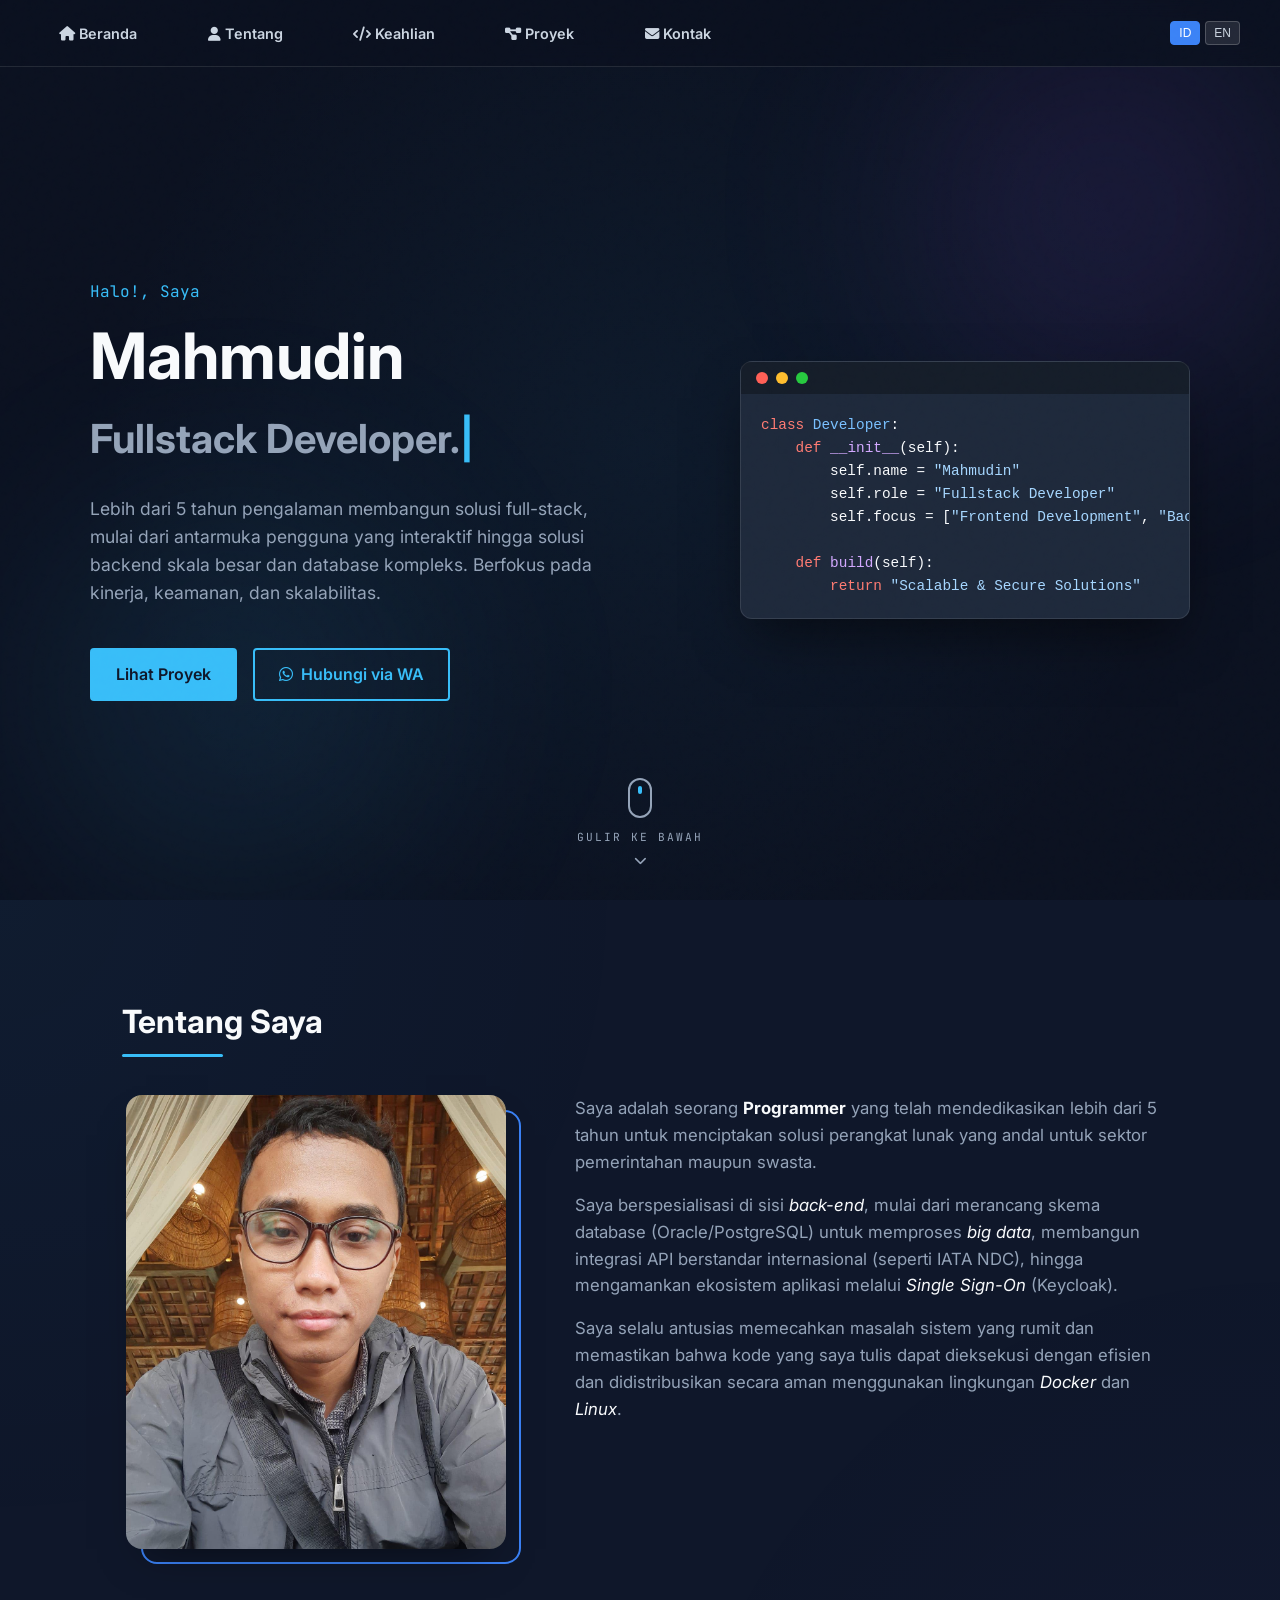
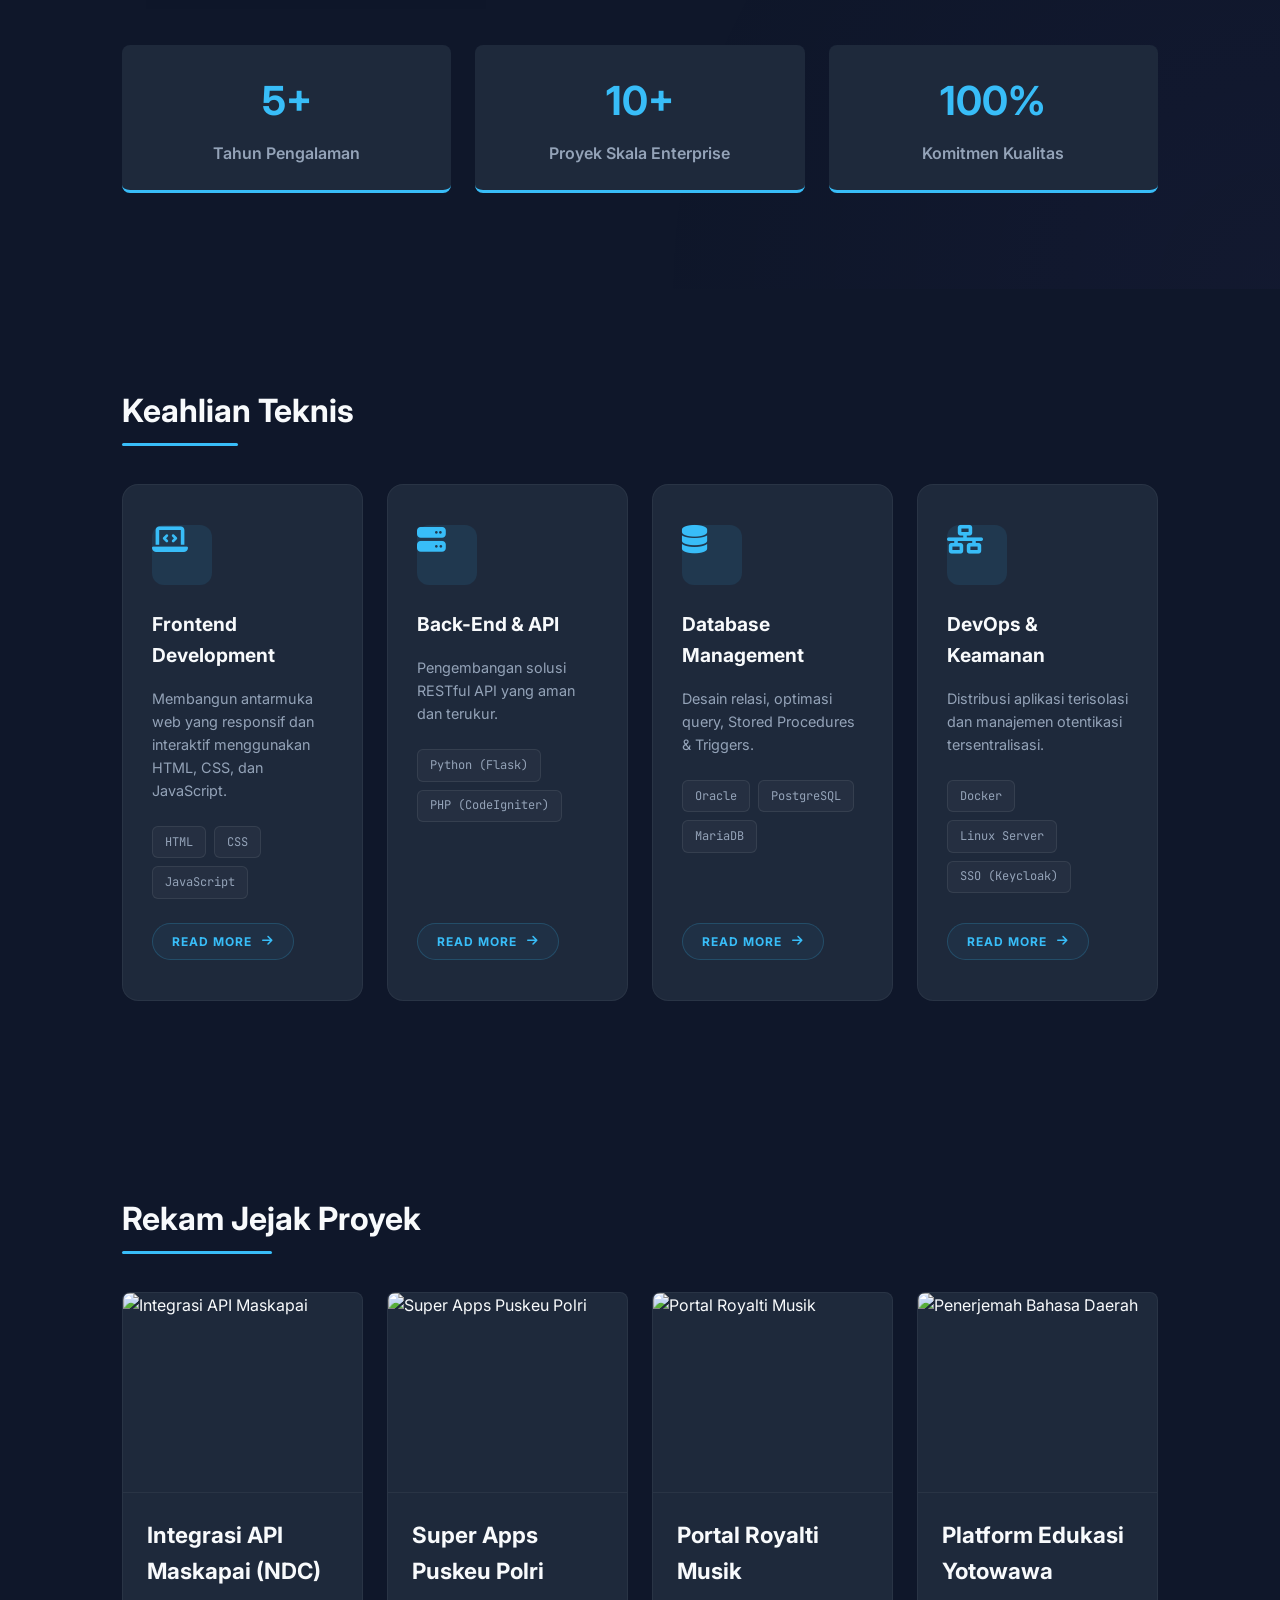
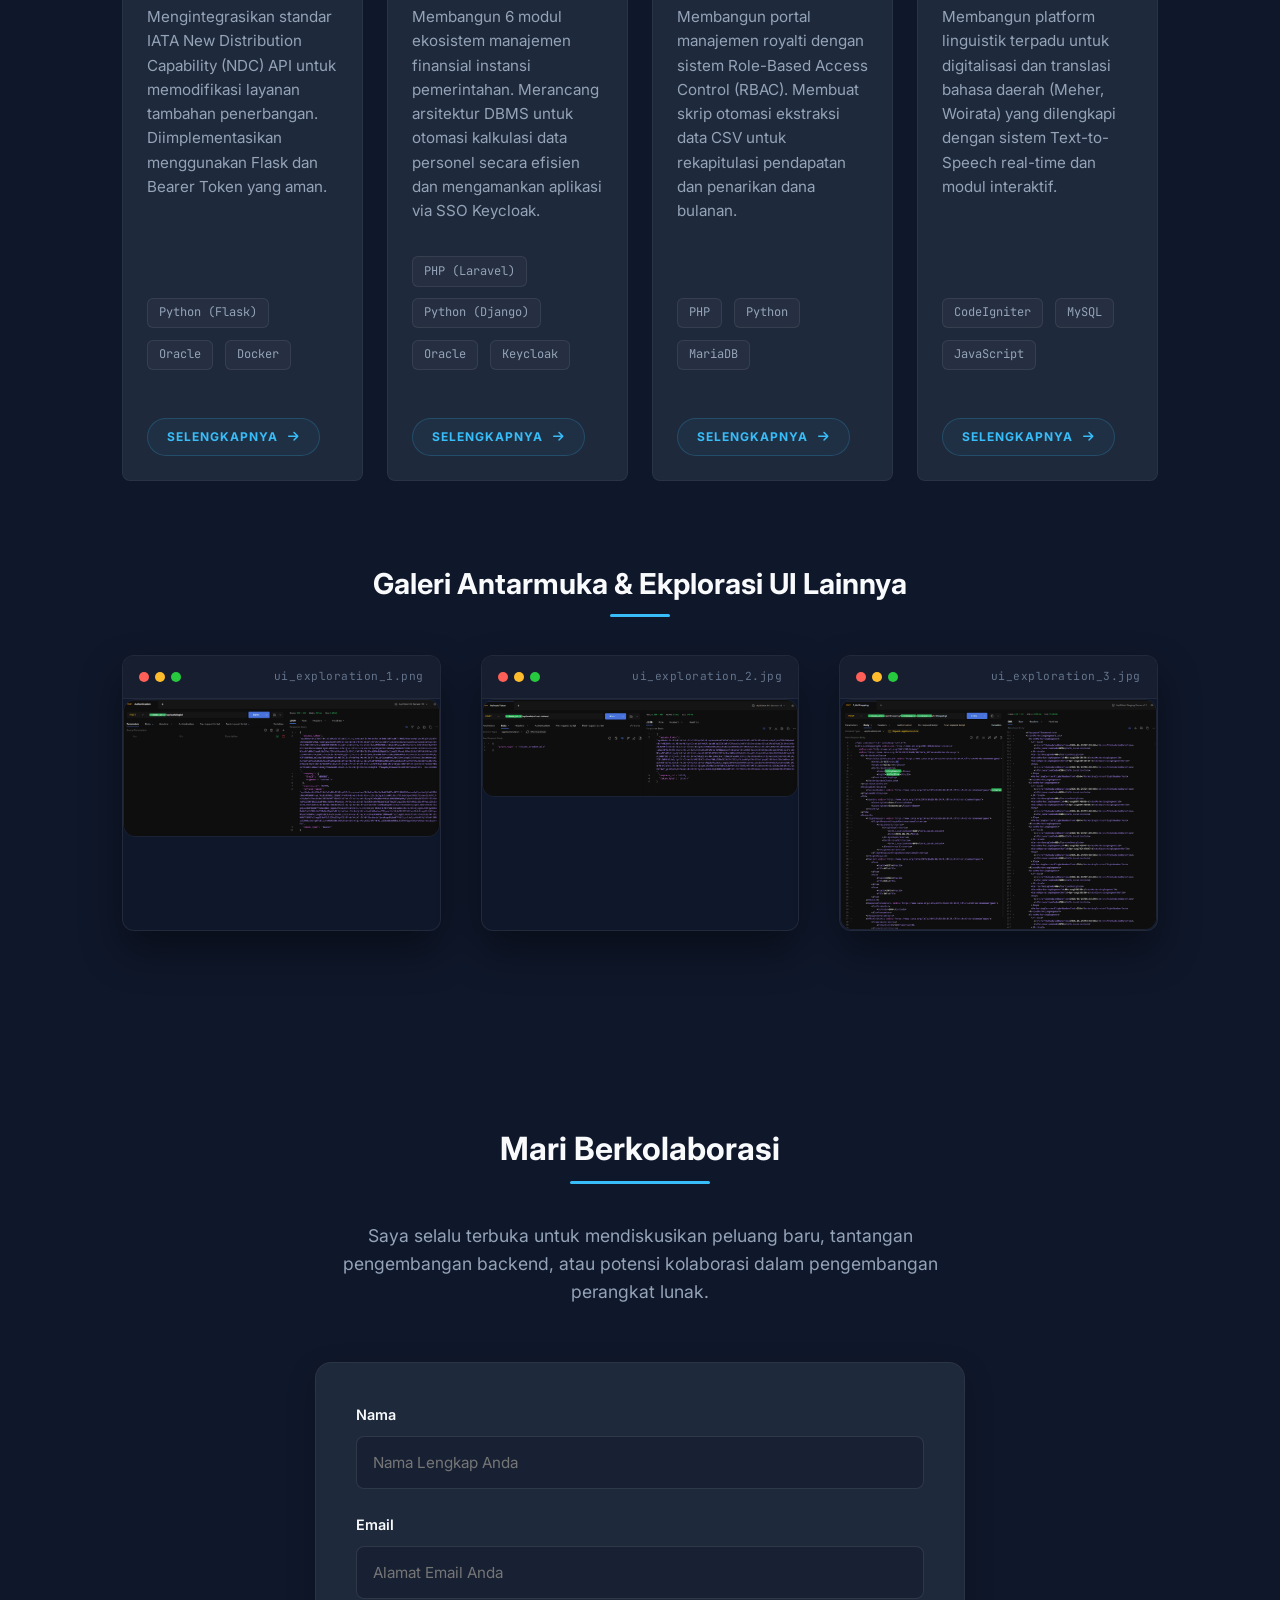
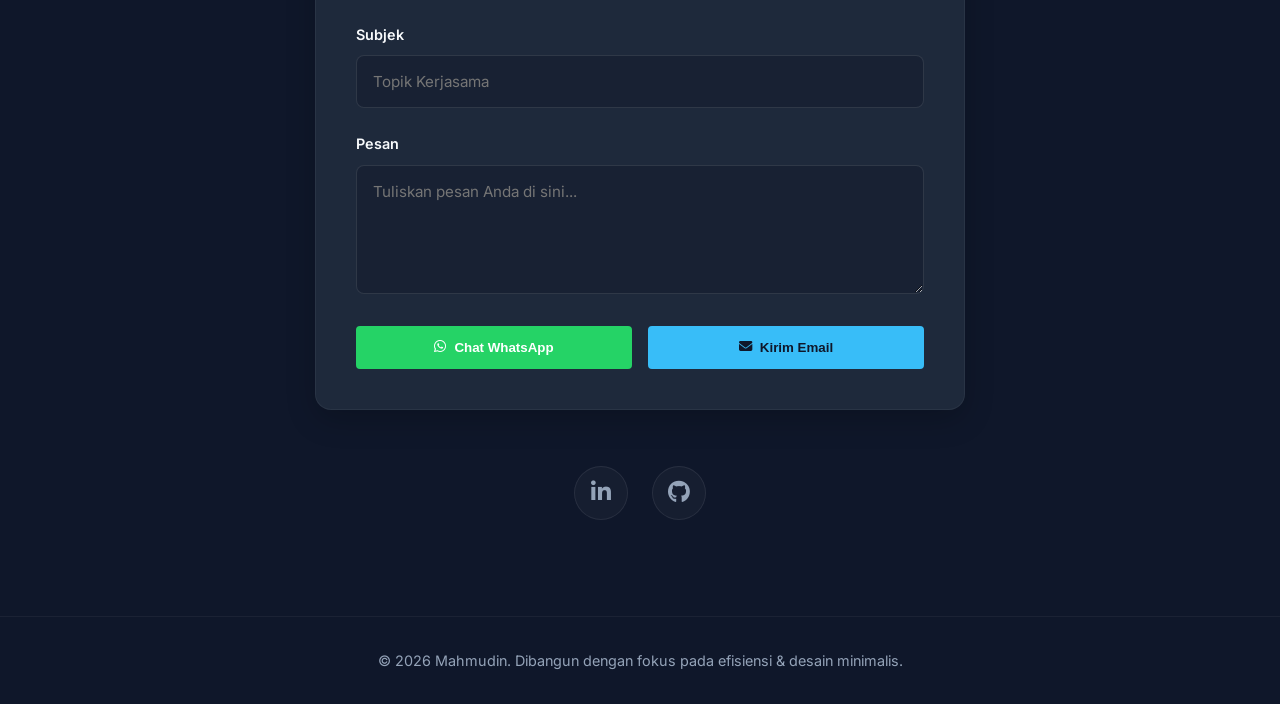
==== commit 3276a79d: "new update" ====
--- a/index.html
+++ b/index.html
@@ -9,7 +9,7 @@
     
     <!-- Open Graph / Social Media -->
     <meta property="og:type" content="website">
-    <meta property="og:title" content="Mahmudin | Senior Programmer">
+    <meta property="og:title" content="Mahmudin | Programmer">
     <meta property="og:description" content="Membangun solusi sistem yang scalable dan aman dengan teknologi modern.">
     <meta property="og:image" content="images/og-preview.png">
 
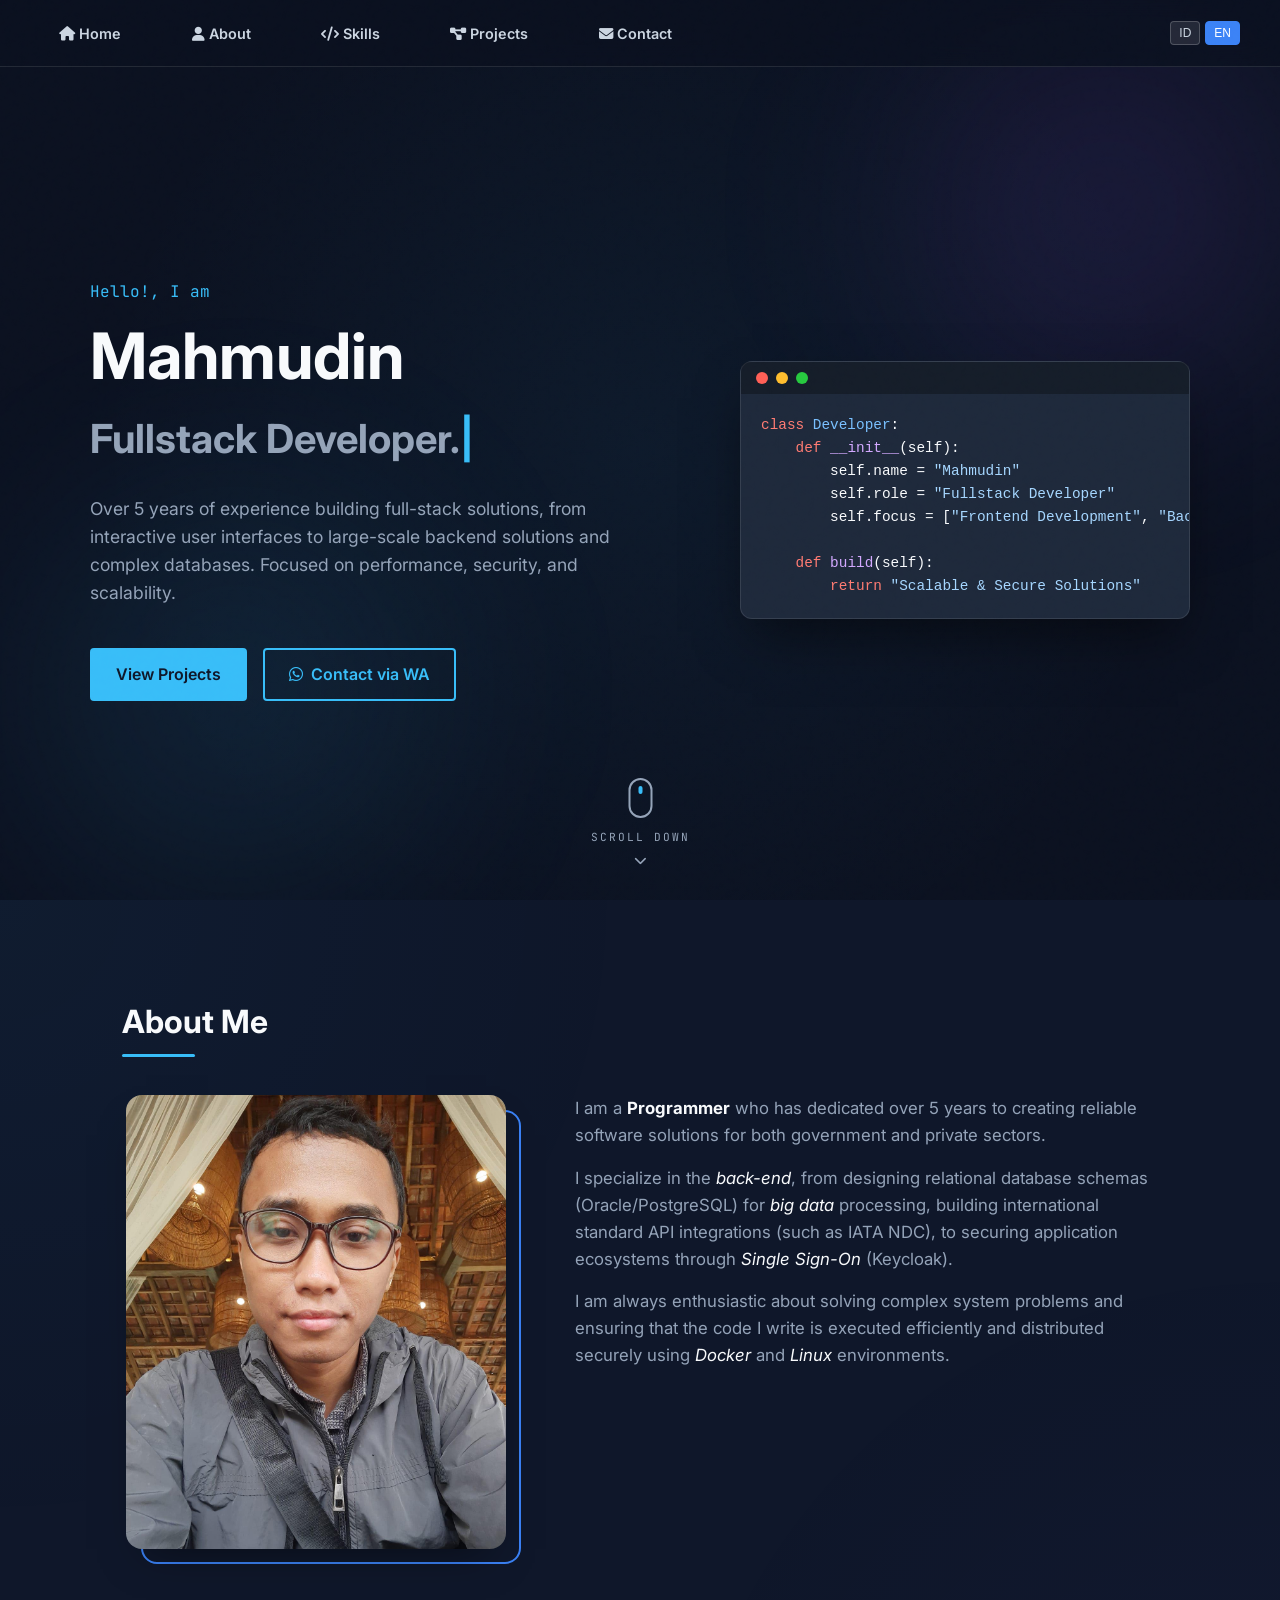
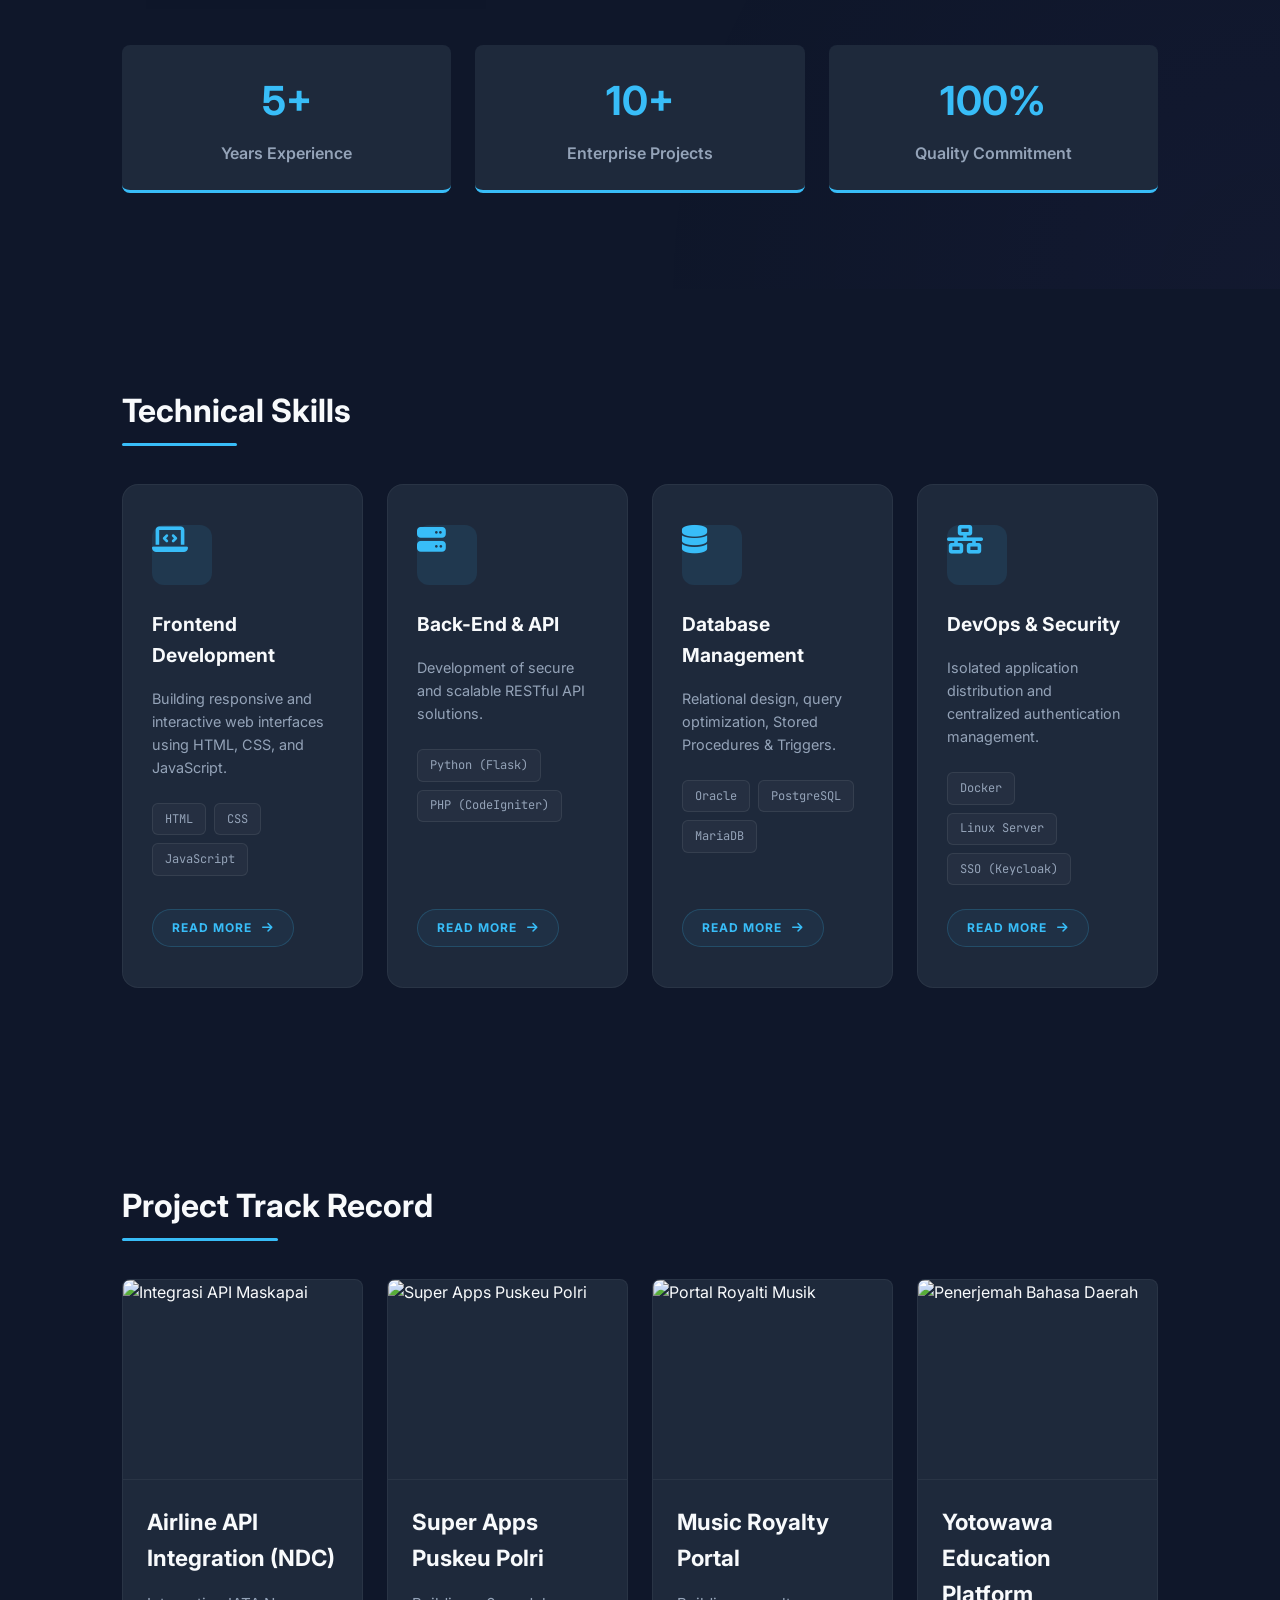
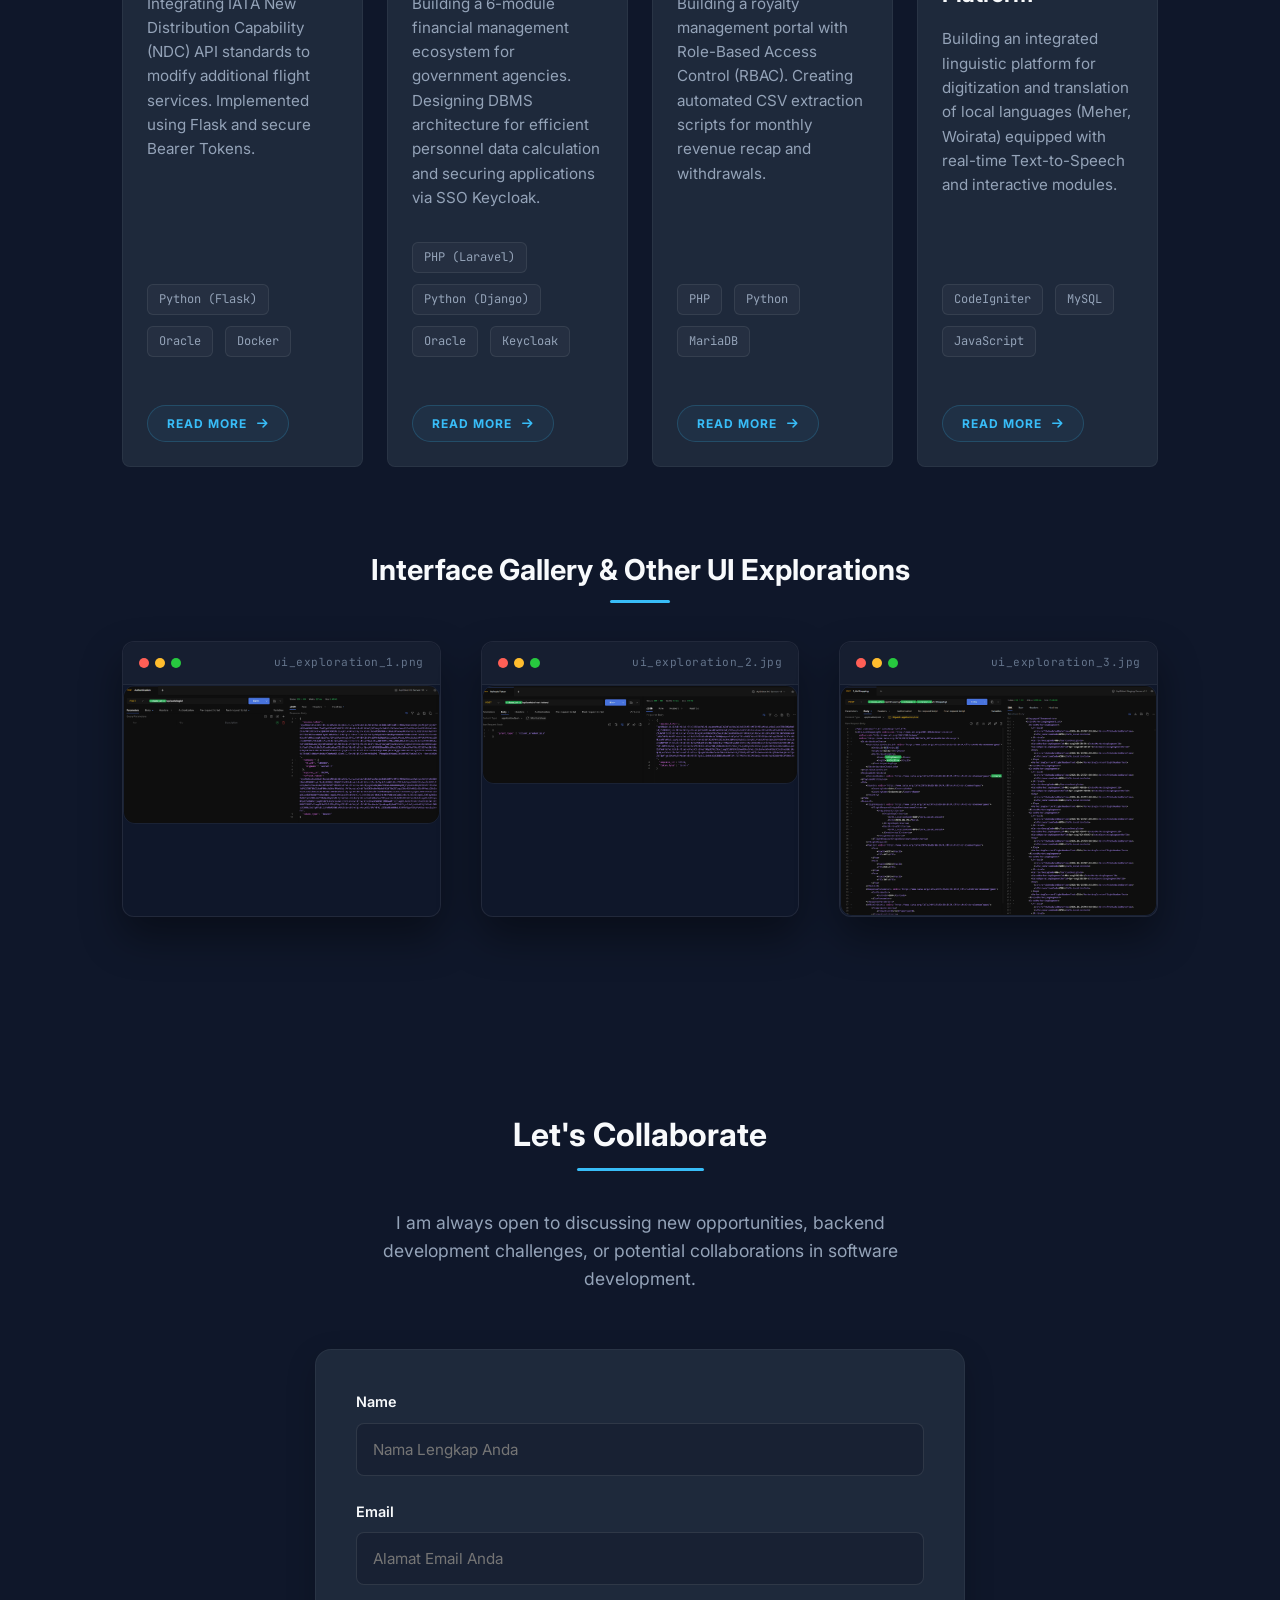
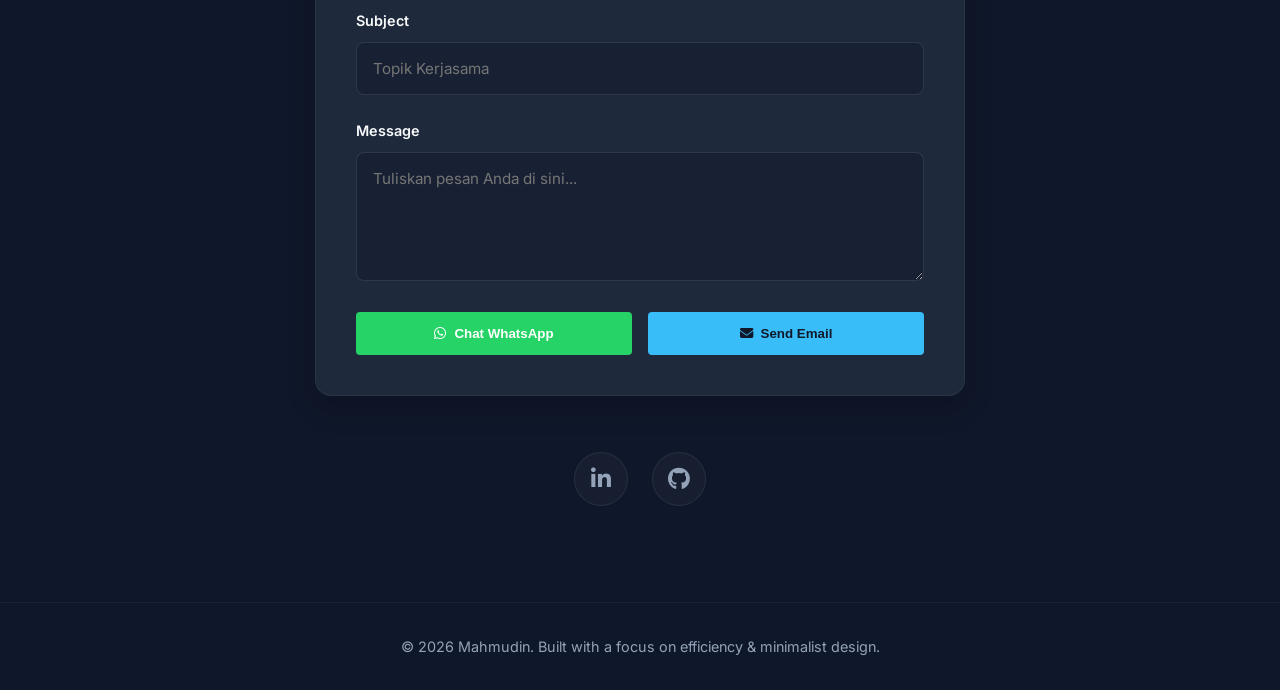
==== commit e4dc4870: "new update" ====
--- a/index.html
+++ b/index.html
@@ -1,5 +1,5 @@
 <!DOCTYPE html>
-<html lang="id">
+<html lang="en">
 <head>
     <meta charset="UTF-8">
     <meta name="viewport" content="width=device-width, initial-scale=1.0">
--- a/style.css
+++ b/style.css
@@ -623,7 +623,36 @@
 }
 
 @media (max-width: 640px) {
-    .skills-grid, .project-grid, .gallery-grid, .about-stats { grid-template-columns: 1fr !important; }
+    .skills-grid, .gallery-grid, .about-stats { grid-template-columns: 1fr !important; }
+    .project-grid { grid-template-columns: repeat(2, 1fr) !important; gap: 0.75rem !important; }
+    
+    /* Optimasi Kartu Proyek agar Slim & Tidak Peang */
+    .project-card .project-image { height: 120px; } /* Tinggi gambar lebih pendek */
+    .project-content { padding: 0.85rem; }
+    .project-content h3 { 
+        font-size: 0.95rem; 
+        margin-bottom: 0.4rem; 
+        line-height: 1.2; 
+    }
+    .project-content p { 
+        font-size: 0.75rem; 
+        margin-bottom: 0.8rem;
+        /* Truncate text agar tinggi kartu konsisten */
+        display: -webkit-box;
+        -webkit-line-clamp: 3;
+        -webkit-box-orient: vertical;
+        overflow: hidden;
+    }
+    .project-tech { gap: 0.3rem; margin-bottom: 1rem; }
+    .project-tech span { font-size: 0.6rem; padding: 0.15rem 0.4rem; }
+    
+    .project-card .btn-read-more { 
+        padding: 0.4rem 0.8rem; 
+        font-size: 0.65rem; 
+        width: 100%; 
+        justify-content: center; 
+    }
+
     .stat-box { padding: 1.25rem; }
     .stat-box h3 { font-size: 2.2rem; }
 }
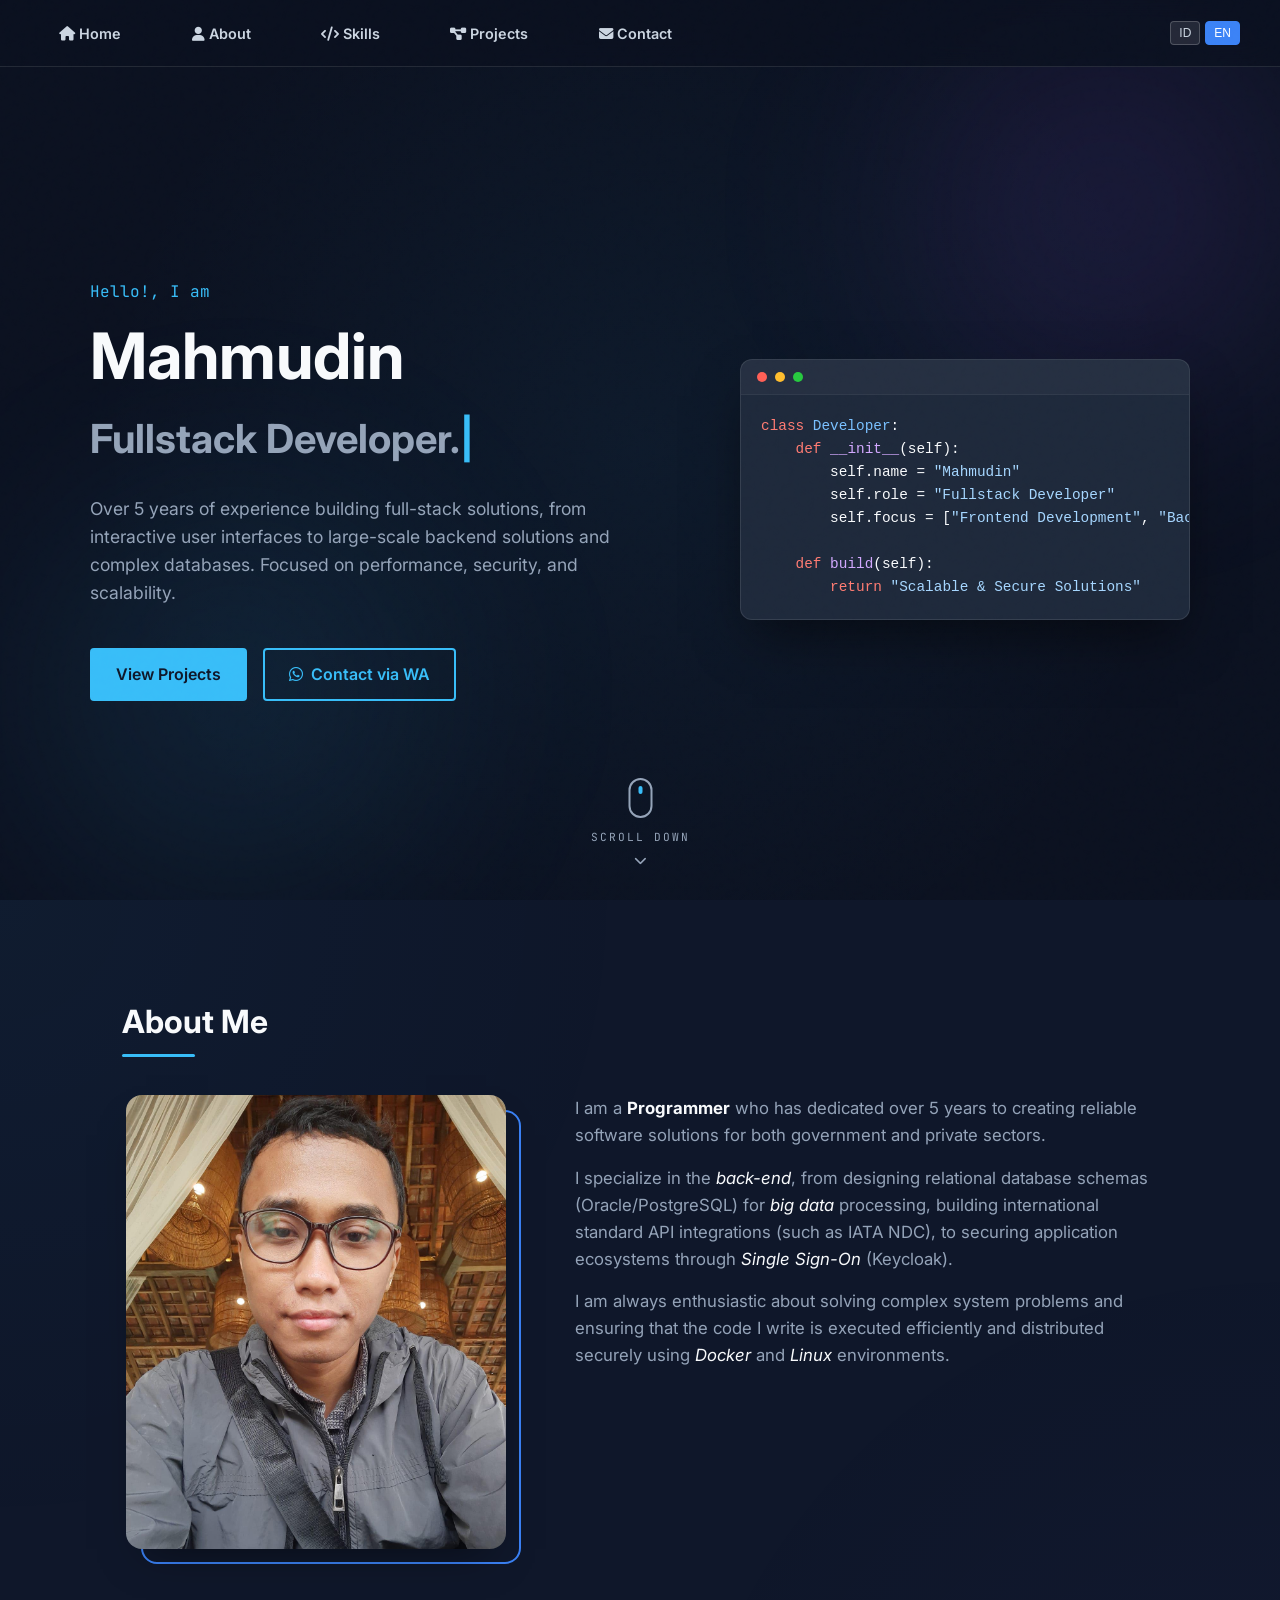
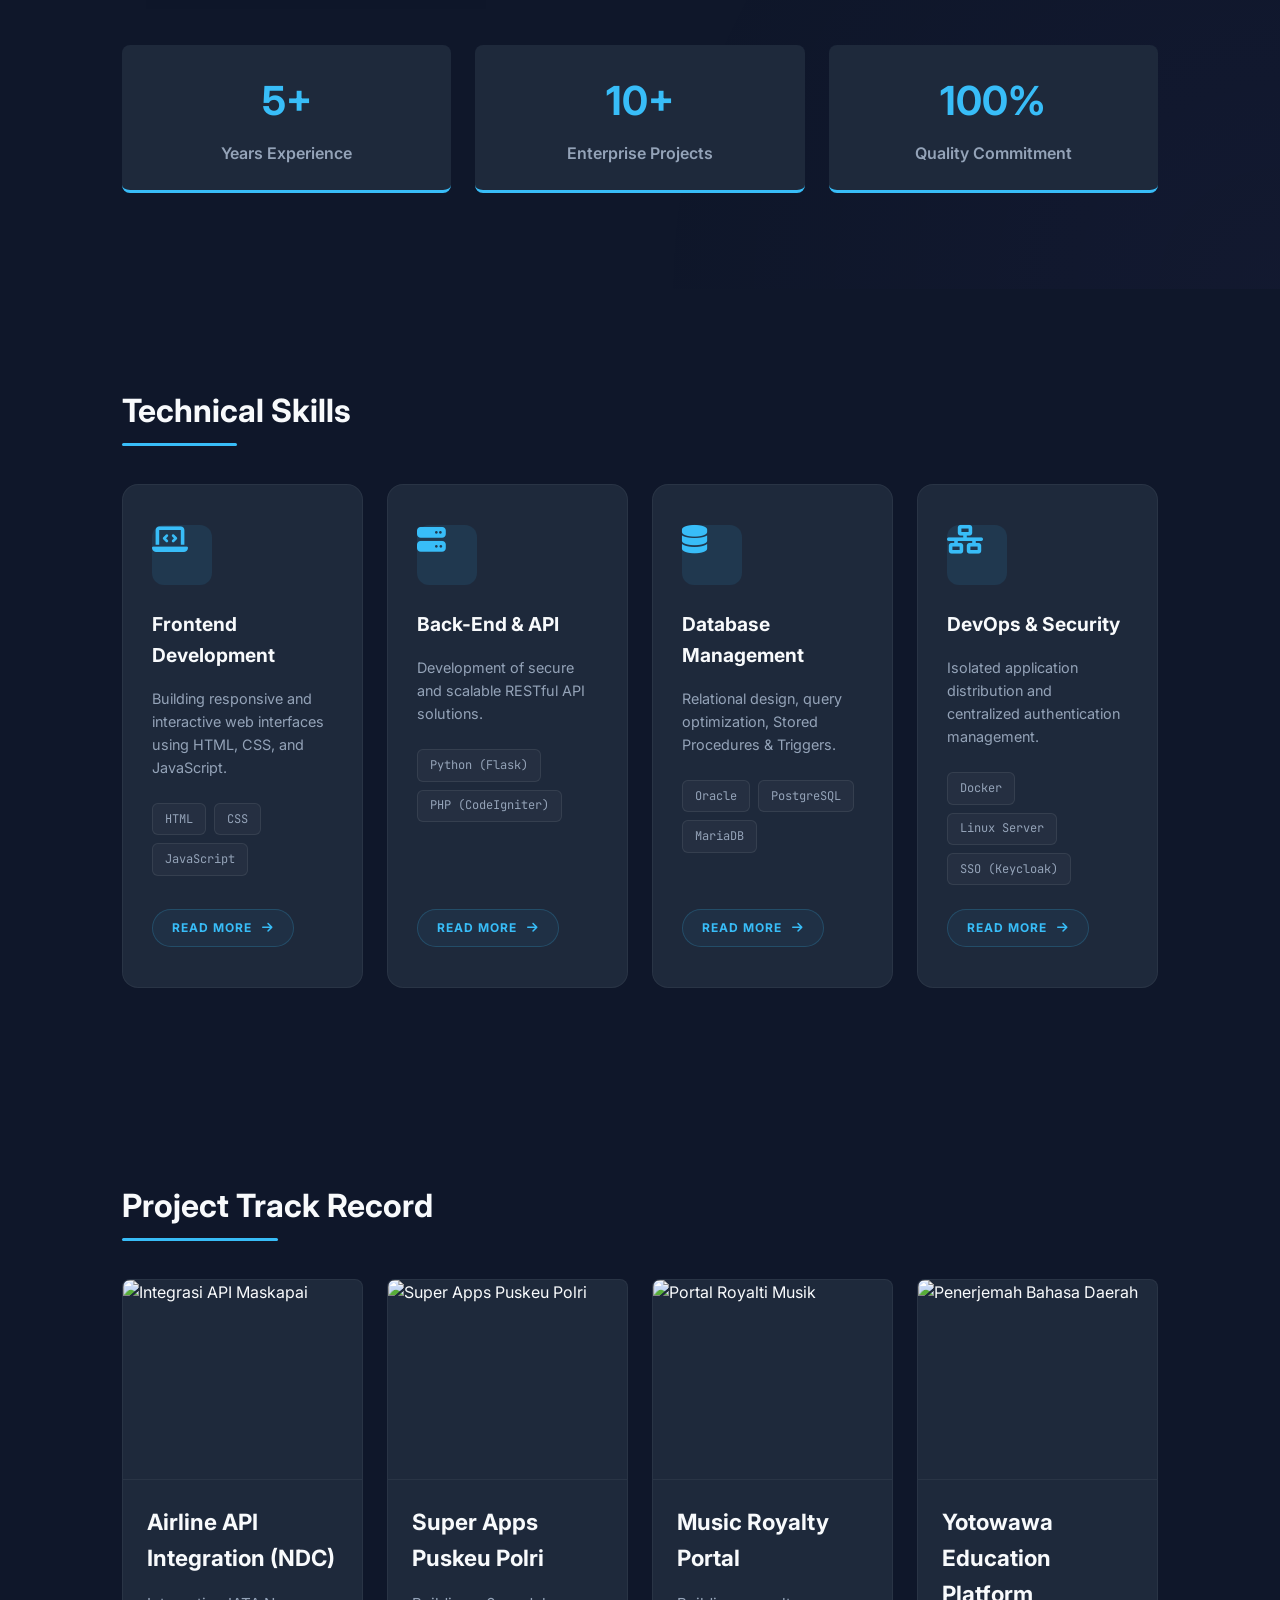
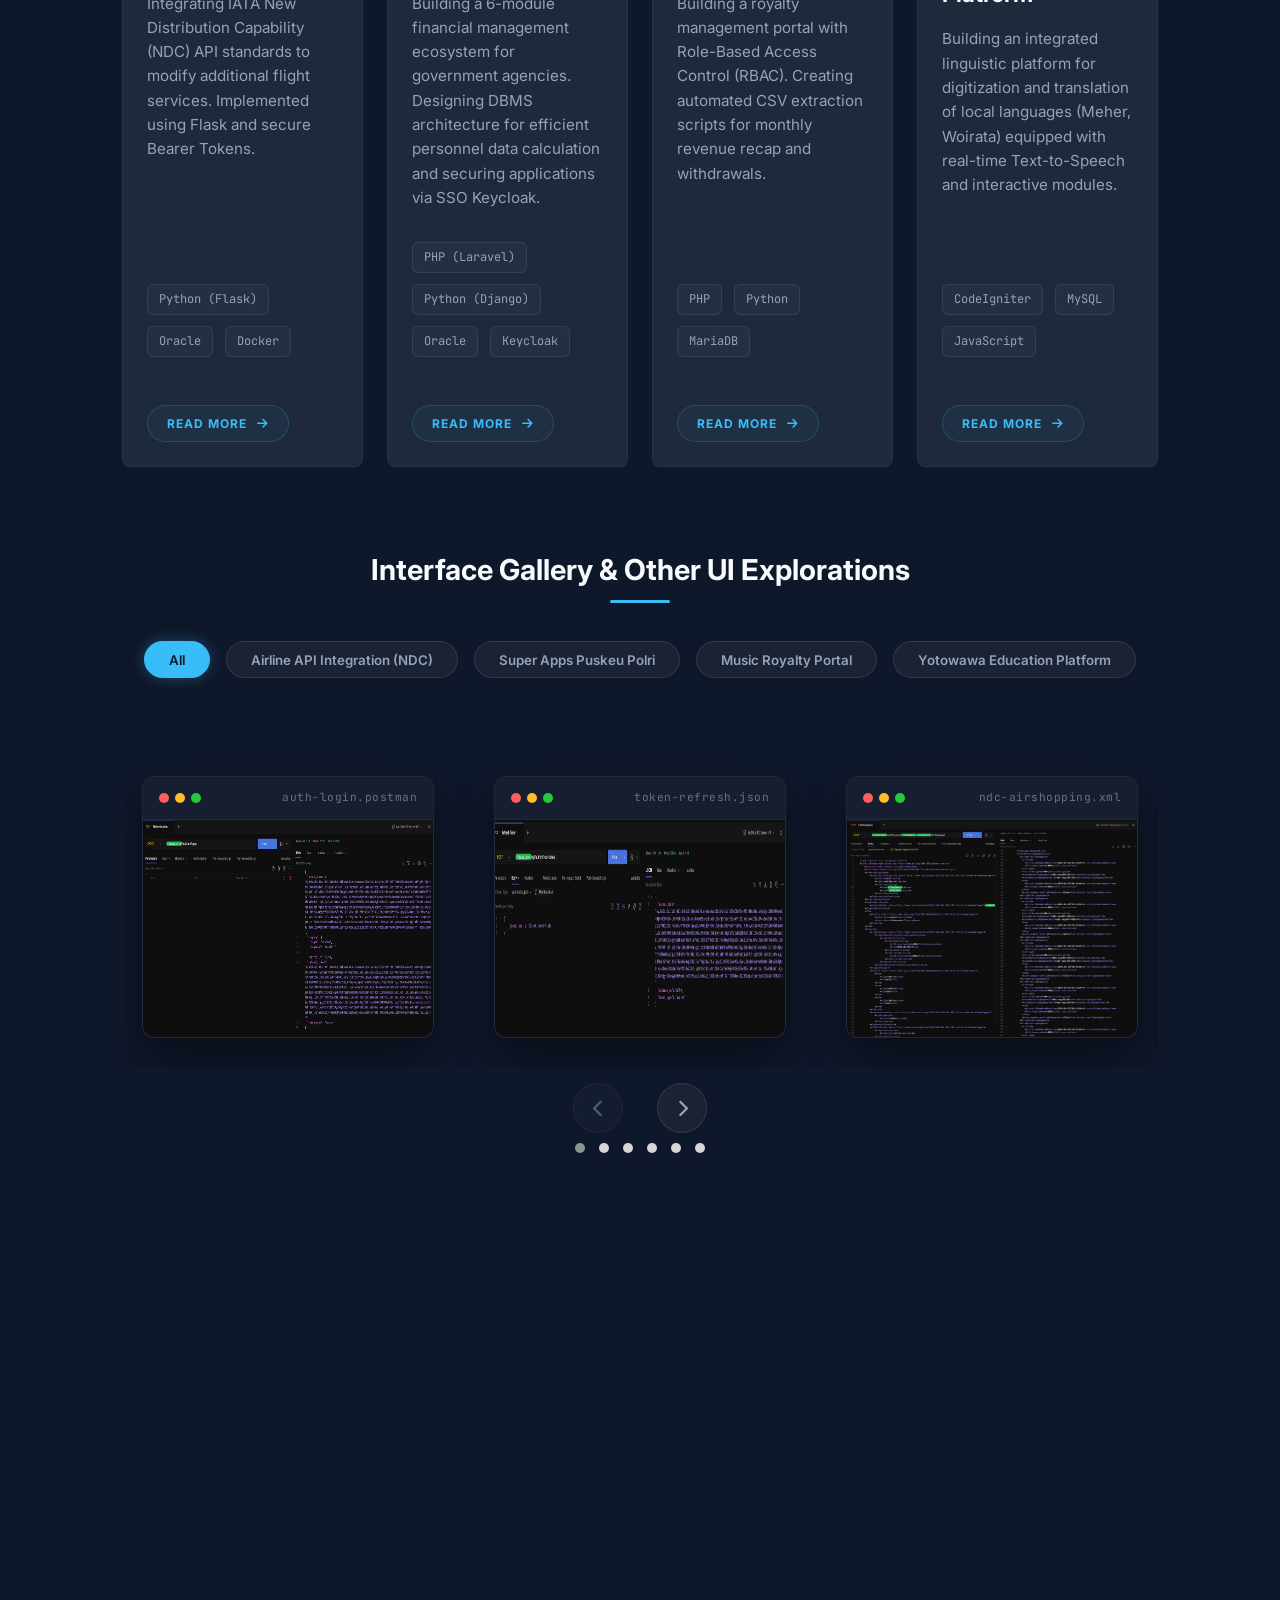
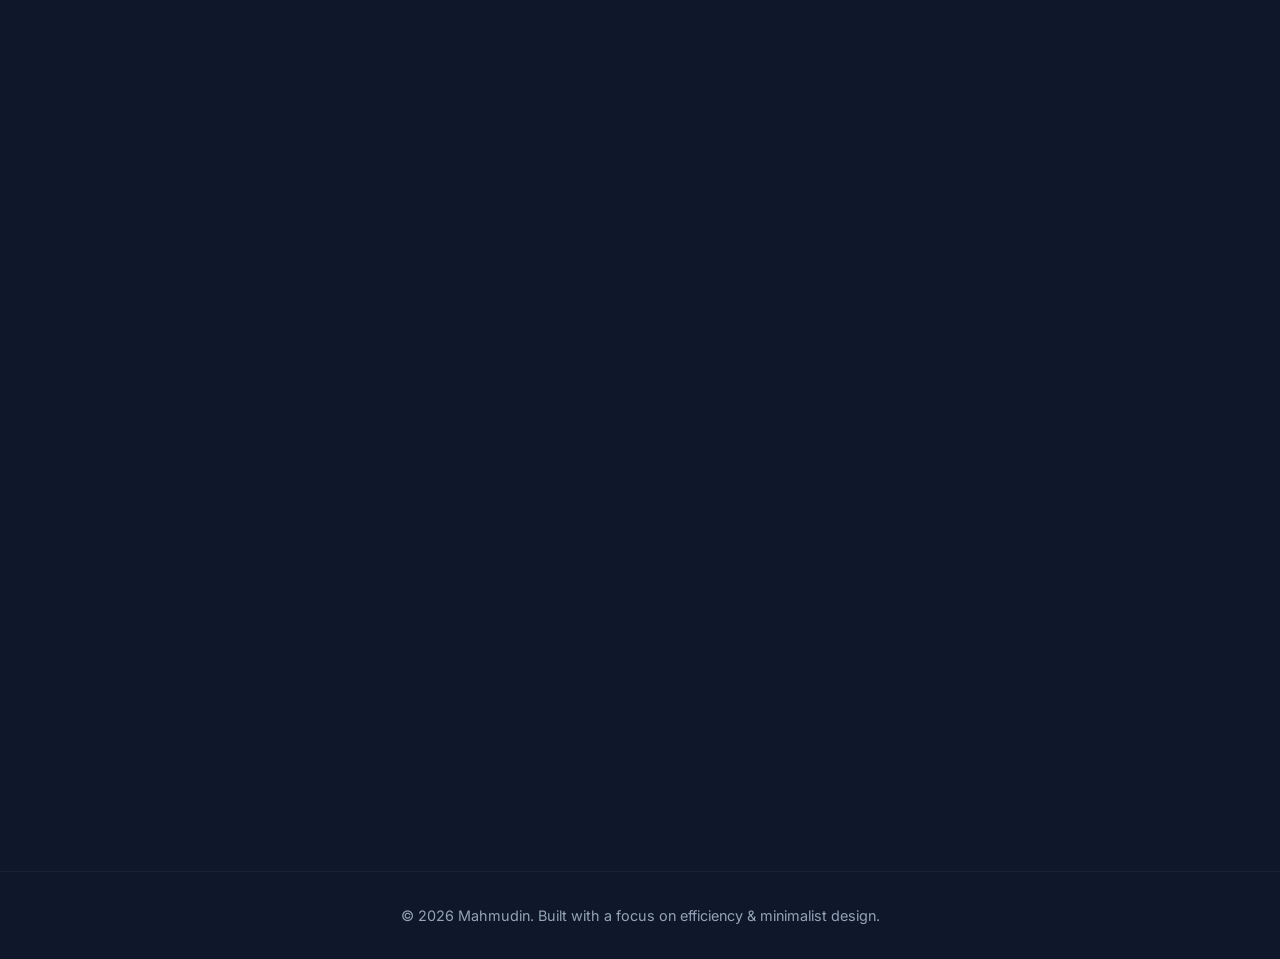
==== commit 77a027c2: "new update" ====
--- a/index.html
+++ b/index.html
@@ -20,8 +20,10 @@
     <link href="https://fonts.googleapis.com/css2?family=Inter:wght@300;400;600;700&family=JetBrains+Mono:wght@400;700&display=swap" rel="stylesheet">
     <!-- FontAwesome for Icons -->
     <link rel="stylesheet" href="https://cdnjs.cloudflare.com/ajax/libs/font-awesome/6.4.2/css/all.min.css">
+    <!-- Owl Carousel CSS -->
+    <link rel="stylesheet" href="https://cdnjs.cloudflare.com/ajax/libs/OwlCarousel2/2.3.4/assets/owl.carousel.min.css">
+    <link rel="stylesheet" href="https://cdnjs.cloudflare.com/ajax/libs/OwlCarousel2/2.3.4/assets/owl.theme.default.min.css">
     <script src="https://cdnjs.cloudflare.com/ajax/libs/font-awesome/6.4.2/js/all.min.js" defer></script>
-
 </head>
 <body>
     <!-- Navigation -->
@@ -275,39 +277,188 @@
 
             <!-- Additional Image Gallery -->
             <h3 class="subsection-title" data-i18n="gallery_title">Galeri Antarmuka & Ekplorasi UI Lainnya</h3>
-            <div class="gallery-grid">
-                <div class="monitor-display">
-                    <div class="window-header">
-                        <div class="window-dots">
-                            <span class="dot red"></span>
-                            <span class="dot yellow"></span>
-                            <span class="dot green"></span>
-                        </div>
-                        <span class="window-title">ui_exploration_1.png</span>
-                    </div>
-                    <img src="images/project-airline-api-auth.png" alt="Screenshot 1">
-                </div>
-                <div class="monitor-display">
-                    <div class="window-header">
-                        <div class="window-dots">
-                            <span class="dot red"></span>
-                            <span class="dot yellow"></span>
-                            <span class="dot green"></span>
-                        </div>
-                        <span class="window-title">ui_exploration_2.jpg</span>
-                    </div>
-                    <img src="images/project-airline-api-refreshtoken.png" alt="Screenshot 2">
-                </div>
-                <div class="monitor-display">
-                    <div class="window-header">
-                        <div class="window-dots">
-                            <span class="dot red"></span>
-                            <span class="dot yellow"></span>
-                            <span class="dot green"></span>
-                        </div>
-                        <span class="window-title">ui_exploration_3.jpg</span>
-                    </div>
-                    <img src="images/ndc-airshopping.png" alt="Screenshot 3">
+
+            <!-- Category Tabs -->
+            <div class="gallery-tabs">
+                <button class="tab-btn active" data-filter="all" data-i18n="tab_all">Semua</button>
+                <button class="tab-btn" data-filter="ndc" data-i18n="tab_ndc">Airline API Integration (NDC)</button>
+                <button class="tab-btn" data-filter="puskeu" data-i18n="tab_puskeu">Super Apps Puskeu Polri</button>
+                <button class="tab-btn" data-filter="hype" data-i18n="tab_hype">Music Royalty Portal</button>
+                <button class="tab-btn" data-filter="ytw" data-i18n="tab_ytw">Yotowawa Education Platform</button>
+                <!-- Tambahkan kategori lain di sini jika diperlukan -->
+            </div>
+
+            <div id="gallery-carousel" class="owl-carousel owl-theme">
+                <!-- Item 1 (API) -->
+                <div class="item" data-category="ndc">
+                    <div class="monitor-display">
+                        <div class="window-header">
+                            <div class="window-dots">
+                                <span class="dot red"></span>
+                                <span class="dot yellow"></span>
+                                <span class="dot green"></span>
+                            </div>
+                            <span class="window-title">auth-login.postman</span>
+                        </div>
+                        <img src="images/project-airline-api-auth.png" alt="Screenshot 1">
+                    </div>
+                </div>
+                <!-- Item 2 (API) -->
+                <div class="item" data-category="ndc">
+                    <div class="monitor-display">
+                        <div class="window-header">
+                            <div class="window-dots">
+                                <span class="dot red"></span>
+                                <span class="dot yellow"></span>
+                                <span class="dot green"></span>
+                            </div>
+                            <span class="window-title">token-refresh.json</span>
+                        </div>
+                        <img src="images/project-airline-api-refreshtoken.png" alt="Screenshot 2">
+                    </div>
+                </div>
+                <!-- Item 3 (UI) -->
+                <div class="item" data-category="ndc">
+                    <div class="monitor-display">
+                        <div class="window-header">
+                            <div class="window-dots">
+                                <span class="dot red"></span>
+                                <span class="dot yellow"></span>
+                                <span class="dot green"></span>
+                            </div>
+                            <span class="window-title">ndc-airshopping.xml</span>
+                        </div>
+                        <img src="images/ndc-airshopping.png" alt="Screenshot 3">
+                    </div>
+                </div>
+                <!-- Tambahkan item lain di sini sesuai kategori -->
+                <div class="item" data-category="puskeu">
+                    <div class="monitor-display">
+                        <div class="window-header">
+                            <div class="window-dots"> <span class="dot red"></span> <span class="dot yellow"></span> <span class="dot green"></span> </div>
+                            <span class="window-title">auth-keycloak</span>
+                        </div>
+                        <img src="images/puskeu/auth-keycloak.png" alt="auth-keycloak">
+                    </div>
+                </div>
+                <div class="item" data-category="puskeu">
+                    <div class="monitor-display">
+                        <div class="window-header">
+                            <div class="window-dots"> <span class="dot red"></span> <span class="dot yellow"></span> <span class="dot green"></span> </div>
+                            <span class="window-title">auth-keycloak-dashboard</span>
+                        </div>
+                        <img src="images/puskeu/auth-keycloak-dashboard.png" alt="auth-keycloak-dashboard">
+                    </div>
+                </div>
+                <div class="item" data-category="puskeu">
+                    <div class="monitor-display">
+                        <div class="window-header">
+                            <div class="window-dots"> <span class="dot red"></span> <span class="dot yellow"></span> <span class="dot green"></span> </div>
+                            <span class="window-title">user-management</span>
+                        </div>
+                        <img src="images/puskeu/user-management.png" alt="user-management">
+                    </div>
+                </div>
+                <div class="item" data-category="puskeu">
+                    <div class="monitor-display">
+                        <div class="window-header">
+                            <div class="window-dots"> <span class="dot red"></span> <span class="dot yellow"></span> <span class="dot green"></span> </div>
+                            <span class="window-title">dashboard</span>
+                        </div>
+                        <img src="images/puskeu/dashboard.png" alt="dashboard">
+                    </div>
+                </div>
+                <div class="item" data-category="puskeu">
+                    <div class="monitor-display">
+                        <div class="window-header">
+                            <div class="window-dots"> <span class="dot red"></span> <span class="dot yellow"></span> <span class="dot green"></span> </div>
+                            <span class="window-title">gaji_&_tunkin</span>
+                        </div>
+                        <img src="images/puskeu/gaji_&_tunkin.png" alt="gaji_&_tunkin">
+                    </div>
+                </div>
+                <div class="item" data-category="puskeu">
+                    <div class="monitor-display">
+                        <div class="window-header">
+                            <div class="window-dots"> <span class="dot red"></span> <span class="dot yellow"></span> <span class="dot green"></span> </div>
+                            <span class="window-title">perwabkeu-kontraktual</span>
+                        </div>
+                        <img src="images/puskeu/perwabkeu-kontraktual.png" alt="perwabkeu-kontraktual">
+                    </div>
+                </div>
+                <div class="item" data-category="puskeu">
+                    <div class="monitor-display">
+                        <div class="window-header">
+                            <div class="window-dots"> <span class="dot red"></span> <span class="dot yellow"></span> <span class="dot green"></span> </div>
+                            <span class="window-title">pipk</span>
+                        </div>
+                        <img src="images/puskeu/pipk.png" alt="pipk">
+                    </div>
+                </div>
+                <div class="item" data-category="puskeu">
+                    <div class="monitor-display">
+                        <div class="window-header">
+                            <div class="window-dots"> <span class="dot red"></span> <span class="dot yellow"></span> <span class="dot green"></span> </div>
+                            <span class="window-title">sdm</span>
+                        </div>
+                        <img src="images/puskeu/sdm.png" alt="sdm">
+                    </div>
+                </div>
+                <!-- Tambahkan item lain di sini sesuai kategori -->
+                <div class="item" data-category="hype">
+                    <div class="monitor-display">
+                        <div class="window-header">
+                            <div class="window-dots"> <span class="dot red"></span> <span class="dot yellow"></span> <span class="dot green"></span> </div>
+                            <span class="window-title">form-login</span>
+                        </div>
+                        <img src="images/hypemusic/form-login.png" alt="form-login">
+                    </div>
+                </div>
+                <div class="item" data-category="hype">
+                    <div class="monitor-display">
+                        <div class="window-header">
+                            <div class="window-dots"> <span class="dot red"></span> <span class="dot yellow"></span> <span class="dot green"></span> </div>
+                            <span class="window-title">form-register</span>
+                        </div>
+                        <img src="images/hypemusic/form-register.png" alt="form-register">
+                    </div>
+                </div>
+                <div class="item" data-category="hype">
+                    <div class="monitor-display">
+                        <div class="window-header">
+                            <div class="window-dots"> <span class="dot red"></span> <span class="dot yellow"></span> <span class="dot green"></span> </div>
+                            <span class="window-title">form-profile</span>
+                        </div>
+                        <img src="images/hypemusic/form-profile.png" alt="form-profile">
+                    </div>
+                </div>
+                <!-- Tambahkan item lain di sini sesuai kategori -->
+                <div class="item" data-category="ytw">
+                    <div class="monitor-display">
+                        <div class="window-header">
+                            <div class="window-dots"> <span class="dot red"></span> <span class="dot yellow"></span> <span class="dot green"></span> </div>
+                            <span class="window-title">quiz-game</span>
+                        </div>
+                        <img src="images/community/quiz-game.png" alt="quiz-game">
+                    </div>
+                </div>
+                <div class="item" data-category="ytw">
+                    <div class="monitor-display">
+                        <div class="window-header">
+                            <div class="window-dots"> <span class="dot red"></span> <span class="dot yellow"></span> <span class="dot green"></span> </div>
+                            <span class="window-title">translator</span>
+                        </div>
+                        <img src="images/community/translator.png" alt="translator">
+                    </div>
+                </div>
+                <div class="item" data-category="ytw">
+                    <div class="monitor-display">
+                        <div class="window-header">
+                            <div class="window-dots"> <span class="dot red"></span> <span class="dot yellow"></span> <span class="dot green"></span> </div>
+                            <span class="window-title">tts-article</span>
+                        </div>
+                        <img src="images/community/tts-article.png" alt="tts-article">
+                    </div>
                 </div>
             </div>
 
@@ -320,6 +471,9 @@
         <span class="modal-gallery-close">&times;</span>
         <img class="modal-gallery-content" id="modalImg">
     </div>
+
+    <!-- Magnifying Glass for Gallery Images -->
+    <div id="magnifyingGlass" class="magnifying-glass"></div>
 
     <!-- Contact Section -->
     <section id="kontak" class="contact scroll-reveal">
@@ -371,6 +525,9 @@
         <p data-i18n="footer_text">&copy; 2026 Mahmudin. Dibangun dengan fokus pada efisiensi & desain minimalis.</p>
     </footer>
 
+    <!-- jQuery & Owl Carousel JS -->
+    <script src="https://cdnjs.cloudflare.com/ajax/libs/jquery/3.7.1/jquery.min.js"></script>
+    <script src="https://cdnjs.cloudflare.com/ajax/libs/OwlCarousel2/2.3.4/owl.carousel.min.js"></script>
     <script src="script.js"></script>
 </body>
 </html>
--- a/style.css
+++ b/style.css
@@ -447,12 +447,73 @@
     border-radius: 2px;
 }
 
-.gallery-grid {
-    display: grid;
-    grid-template-columns: repeat(3, 1fr);
-    gap: 2.5rem;
+/* Gallery Tabs Styling */
+.gallery-tabs {
+    display: flex;
+    justify-content: center;
+    gap: 1rem;
     margin-top: 3rem;
-    perspective: 1500px;
+    margin-bottom: 3rem; /* Memberi jarak antara tab dan carousel */
+    flex-wrap: wrap;
+}
+
+.tab-btn {
+    background: rgba(255, 255, 255, 0.05);
+    border: 1px solid rgba(255, 255, 255, 0.1);
+    color: var(--text-secondary);
+    padding: 0.6rem 1.5rem;
+    border-radius: 50px;
+    cursor: pointer;
+    font-weight: 600;
+    transition: all 0.3s ease;
+    font-family: var(--font-main);
+}
+
+.tab-btn:hover, .tab-btn.active {
+    background: var(--accent);
+    color: var(--bg-dark);
+    border-color: var(--accent);
+    box-shadow: 0 0 15px rgba(56, 189, 248, 0.3);
+}
+
+/* Owl Carousel Customization */
+.owl-carousel .item {
+    padding: 15px; /* Memberi sedikit padding agar shadow tidak terpotong */
+    perspective: 1500px; /* Mempertahankan efek 3D pada monitor-display */
+}
+
+#gallery-carousel {
+    transition: transform 0.4s cubic-bezier(0.4, 0, 0.2, 1), opacity 0.4s ease;
+}
+
+/* Owl Carousel Custom Nav */
+.owl-nav {
+    display: flex;
+    justify-content: center;
+    gap: 1.5rem;
+    margin-top: 2.5rem;
+}
+
+.owl-nav button {
+    background: rgba(255, 255, 255, 0.05) !important;
+    border: 1px solid rgba(255, 255, 255, 0.1) !important;
+    color: var(--text-secondary) !important;
+    width: 50px;
+    height: 50px;
+    border-radius: 50% !important;
+    font-size: 1.1rem !important;
+    transition: all 0.3s cubic-bezier(0.4, 0, 0.2, 1) !important;
+    display: flex !important;
+    align-items: center;
+    justify-content: center;
+}
+
+.owl-nav button:hover {
+    background: var(--accent) !important;
+    color: var(--bg-dark) !important;
+    border-color: var(--accent) !important;
+    box-shadow: 0 0 20px rgba(56, 189, 248, 0.4);
+    transform: translateY(-3px);
 }
 
 .gallery-grid img {
@@ -610,6 +671,32 @@
     .role { font-size: 1.8rem; }
     .skills-grid, .project-grid { grid-template-columns: repeat(2, 1fr); }
     .about-stats { grid-template-columns: 1fr; gap: 1rem; }
+
+    /* Sophisticated Mobile Gallery Tabs */
+    .gallery-tabs {
+        justify-content: flex-start;
+        flex-wrap: nowrap;
+        overflow-x: auto;
+        padding: 1rem 2rem;
+        margin: 1.5rem -2rem 2.5rem -2rem; /* Bleed to edges */
+        -webkit-overflow-scrolling: touch;
+        scrollbar-width: none; /* Hide scrollbar Firefox */
+        gap: 0.8rem;
+        /* Modern edge fade effect */
+        mask-image: linear-gradient(to right, transparent, black 10%, black 90%, transparent);
+        -webkit-mask-image: linear-gradient(to right, transparent, black 10%, black 90%, transparent);
+    }
+
+    .gallery-tabs::-webkit-scrollbar {
+        display: none; /* Hide scrollbar Chrome/Safari */
+    }
+
+    .tab-btn {
+        flex: 0 0 auto; /* Prevent shrinking */
+        white-space: nowrap;
+        font-size: 0.8rem;
+        padding: 0.6rem 1.2rem;
+    }
 
     /* Menonaktifkan fitur zoom/scale hover pada gallery di mobile */
     .gallery-grid img:hover {
@@ -890,4 +977,64 @@
 
 @media (max-width: 1100px) {
     .gallery-grid { grid-template-columns: repeat(2, 1fr); }
+}
+
+
+
+/* Monitor Display Styling matched with project-puskeu-polri.html */
+.monitor-display {
+    background: #0f172a;
+    border-radius: 12px;
+    overflow: hidden;
+    border: 1px solid rgba(255, 255, 255, 0.08);
+    box-shadow: 0 20px 40px rgba(0, 0, 0, 0.4);
+    transition: all 0.6s cubic-bezier(0.16, 1, 0.3, 1);
+    transform-style: preserve-3d;
+    position: relative;
+    margin: 15px 5px; /* Memberikan ruang untuk efek hover transform */
+}
+.monitor-display:hover {
+    transform: translateY(-10px) rotateX(4deg) rotateY(-2deg);
+    box-shadow: 0 30px 60px rgba(0, 0, 0, 0.6), 0 0 30px rgba(59, 130, 246, 0.2);
+    border-color: rgba(59, 130, 246, 0.5);
+}
+.window-header {
+    display: flex;
+    align-items: center;
+    padding: 12px 16px;
+    background: rgba(255, 255, 255, 0.03);
+    border-bottom: 1px solid rgba(255, 255, 255, 0.05);
+}
+.window-dots {
+    display: flex;
+    gap: 6px;
+}
+.dot {
+    width: 10px;
+    height: 10px;
+    border-radius: 50%;
+}
+.dot.red { background: #ff5f56; }
+.dot.yellow { background: #ffbd2e; }
+.dot.green { background: #27c93f; }
+.window-title {
+    margin-left: auto;
+    font-family: 'JetBrains Mono', monospace;
+    font-size: 0.7rem;
+    color: #64748b;
+    letter-spacing: 0.5px;
+}
+.monitor-display img {
+    display: block;
+    width: 100%;
+    height: auto;
+    filter: brightness(0.9);
+    transition: filter 0.3s ease;
+    height: 217px;
+}
+.monitor-display:hover img {
+    filter: brightness(1.1);
+}
+#gallery-carousel {
+    padding: 20px 0; /* Mencegah clipping saat elemen melayang/hover */
 }
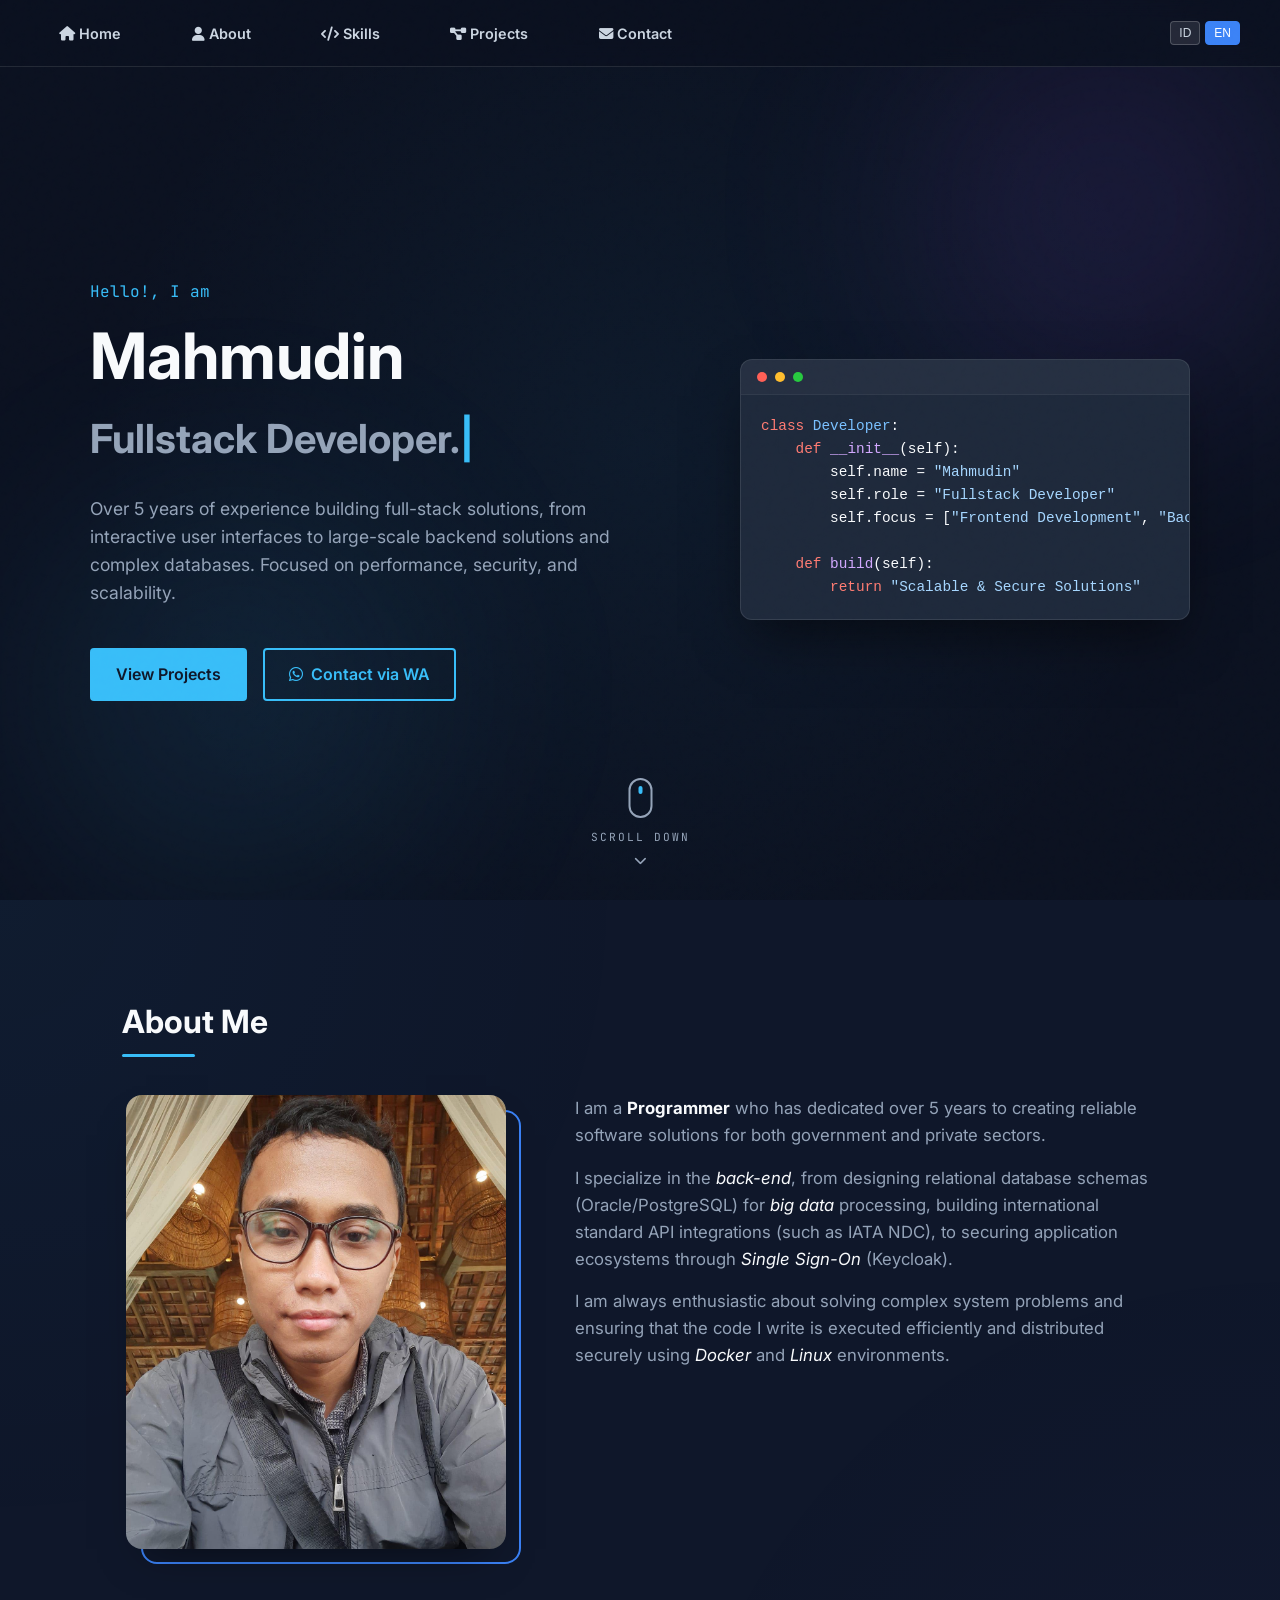
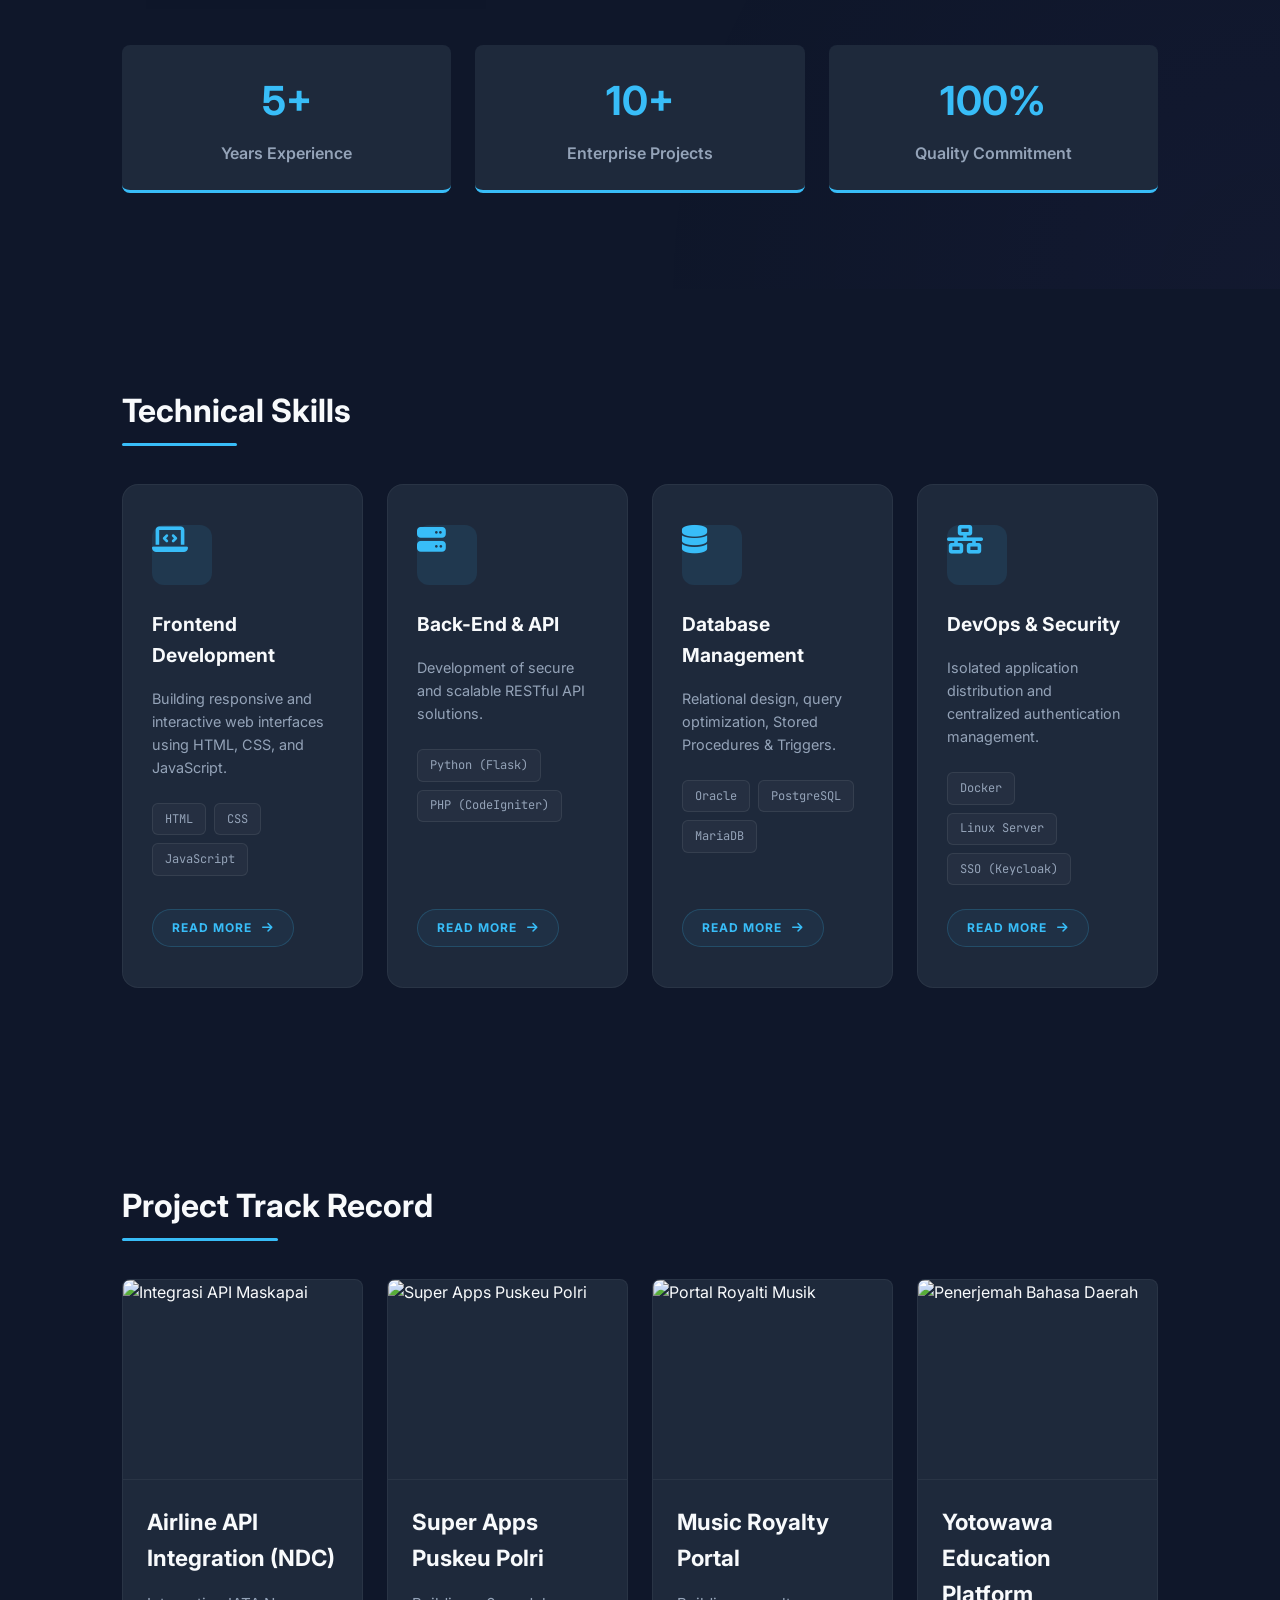
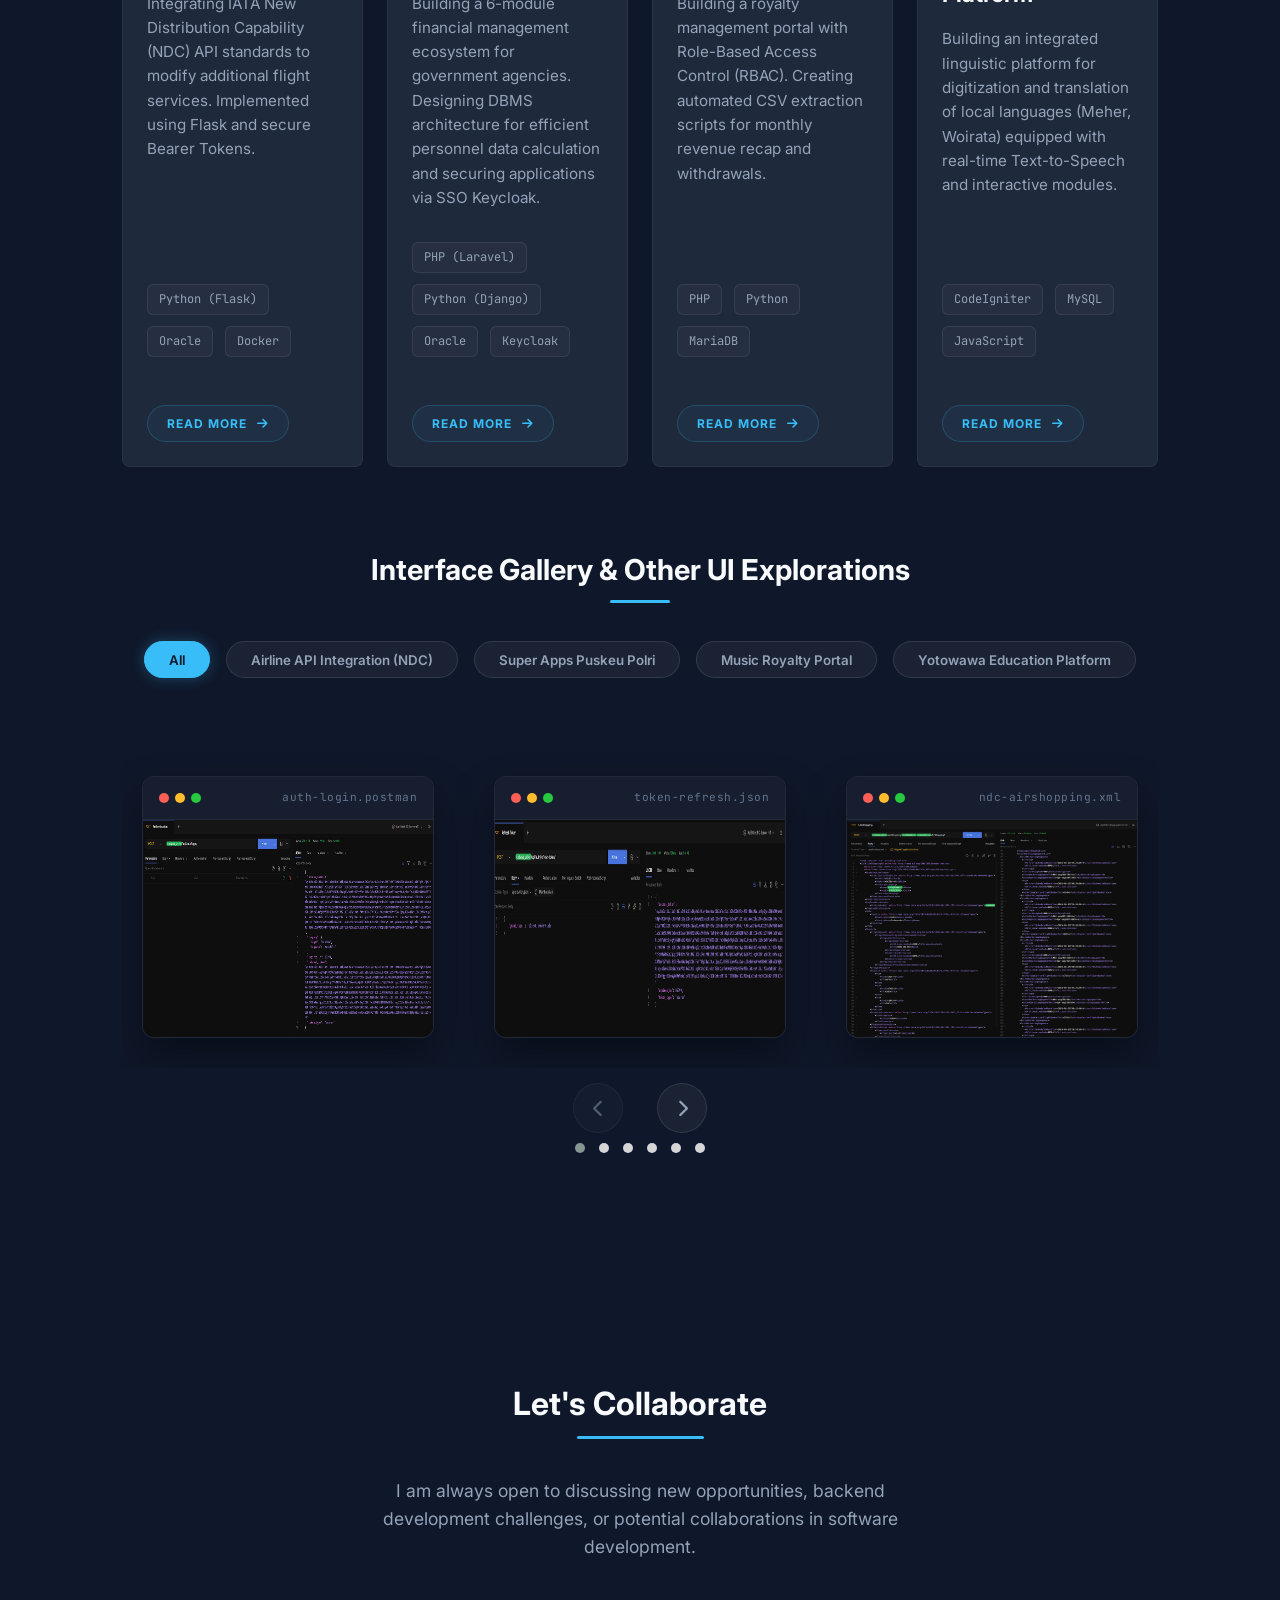
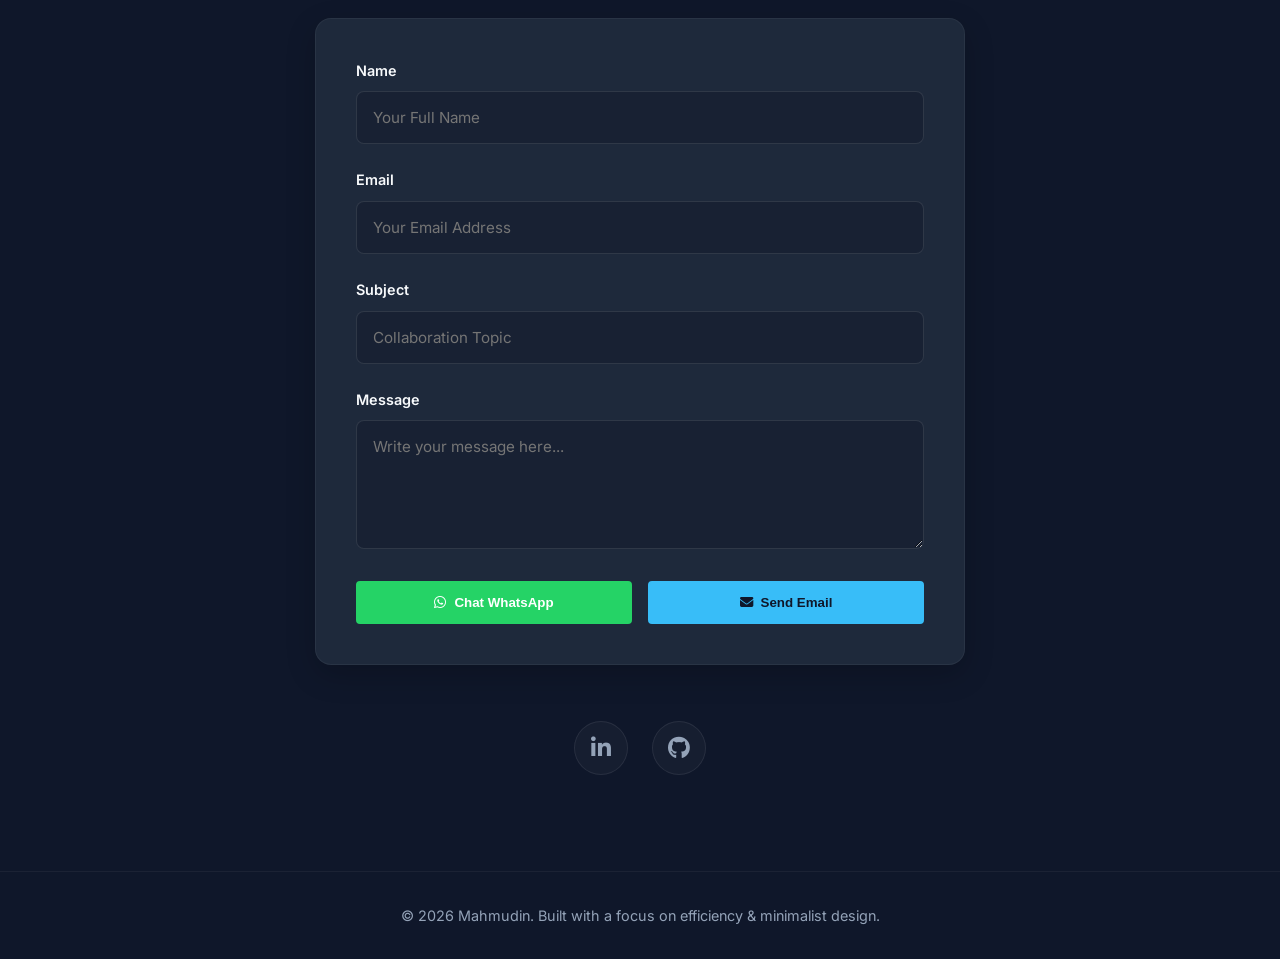
==== commit e9f47710: "new update" ====
--- a/index.html
+++ b/index.html
@@ -485,19 +485,19 @@
                 <form id="contactForm" class="contact-form">
                     <div class="form-group">
                         <label for="name" data-i18n="form_name">Nama</label>
-                        <input type="text" id="name" required placeholder="Nama Lengkap Anda">
+                        <input type="text" id="name" required placeholder="Nama Lengkap Anda" data-i18n="form_name_placeholder">
                     </div>
                     <div class="form-group">
                         <label for="email" data-i18n="form_email">Email</label>
-                        <input type="email" id="email" required placeholder="Alamat Email Anda">
+                        <input type="email" id="email" required placeholder="Alamat Email Anda" data-i18n="form_email_placeholder">
                     </div>
                     <div class="form-group">
                         <label for="subject" data-i18n="form_subject">Subjek</label>
-                        <input type="text" id="subject" required placeholder="Topik Kerjasama">
+                        <input type="text" id="subject" required placeholder="Topik Kerjasama" data-i18n="form_subject_placeholder">
                     </div>
                     <div class="form-group">
                         <label for="message" data-i18n="form_message">Pesan</label>
-                        <textarea id="message" rows="5" required placeholder="Tuliskan pesan Anda di sini..."></textarea>
+                        <textarea id="message" rows="5" required placeholder="Tuliskan pesan Anda di sini..." data-i18n="form_message_placeholder"></textarea>
                     </div>
                     <div class="contact-buttons" style="display: grid; grid-template-columns: 1fr 1fr; gap: 1rem; margin-top: 1.5rem;">
                         <button type="button" id="btnWA" class="btn btn-outline" style="justify-content: center; background: #25d366; color: white; border-color: #25d366;">
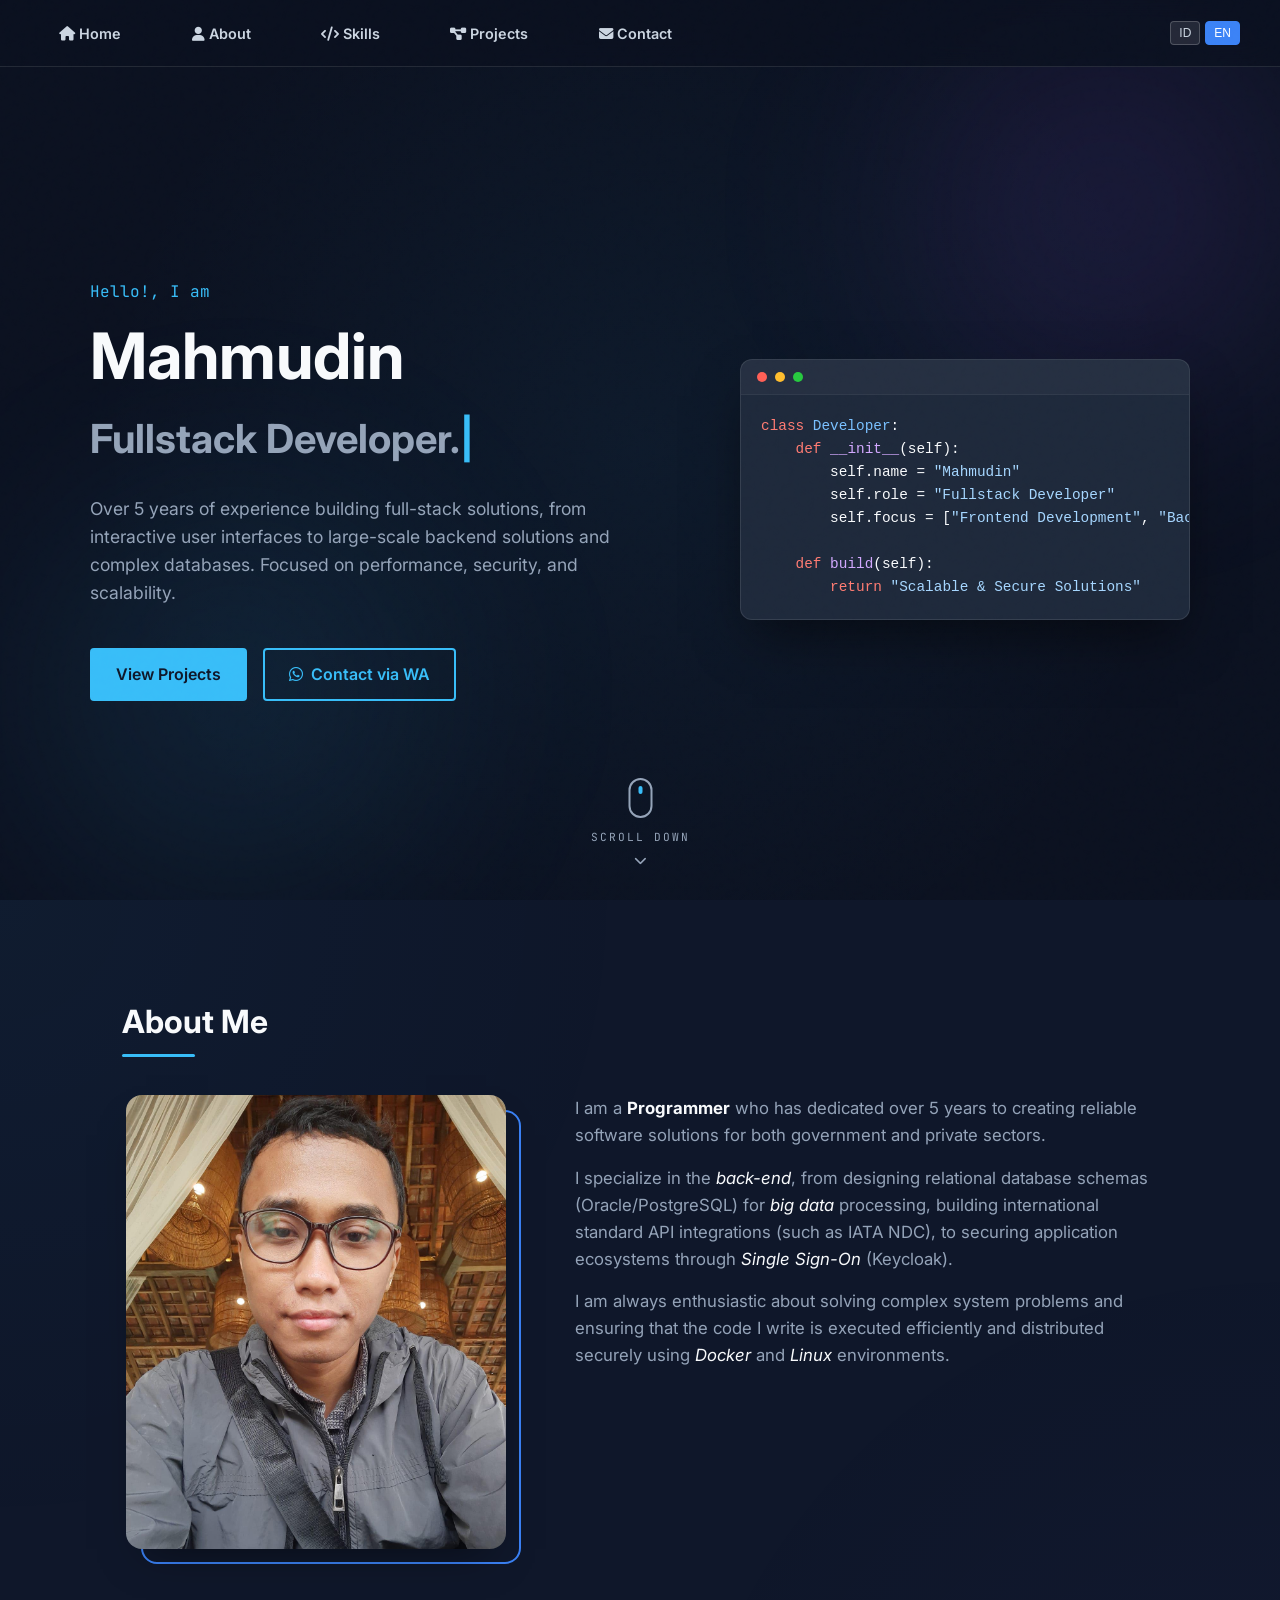
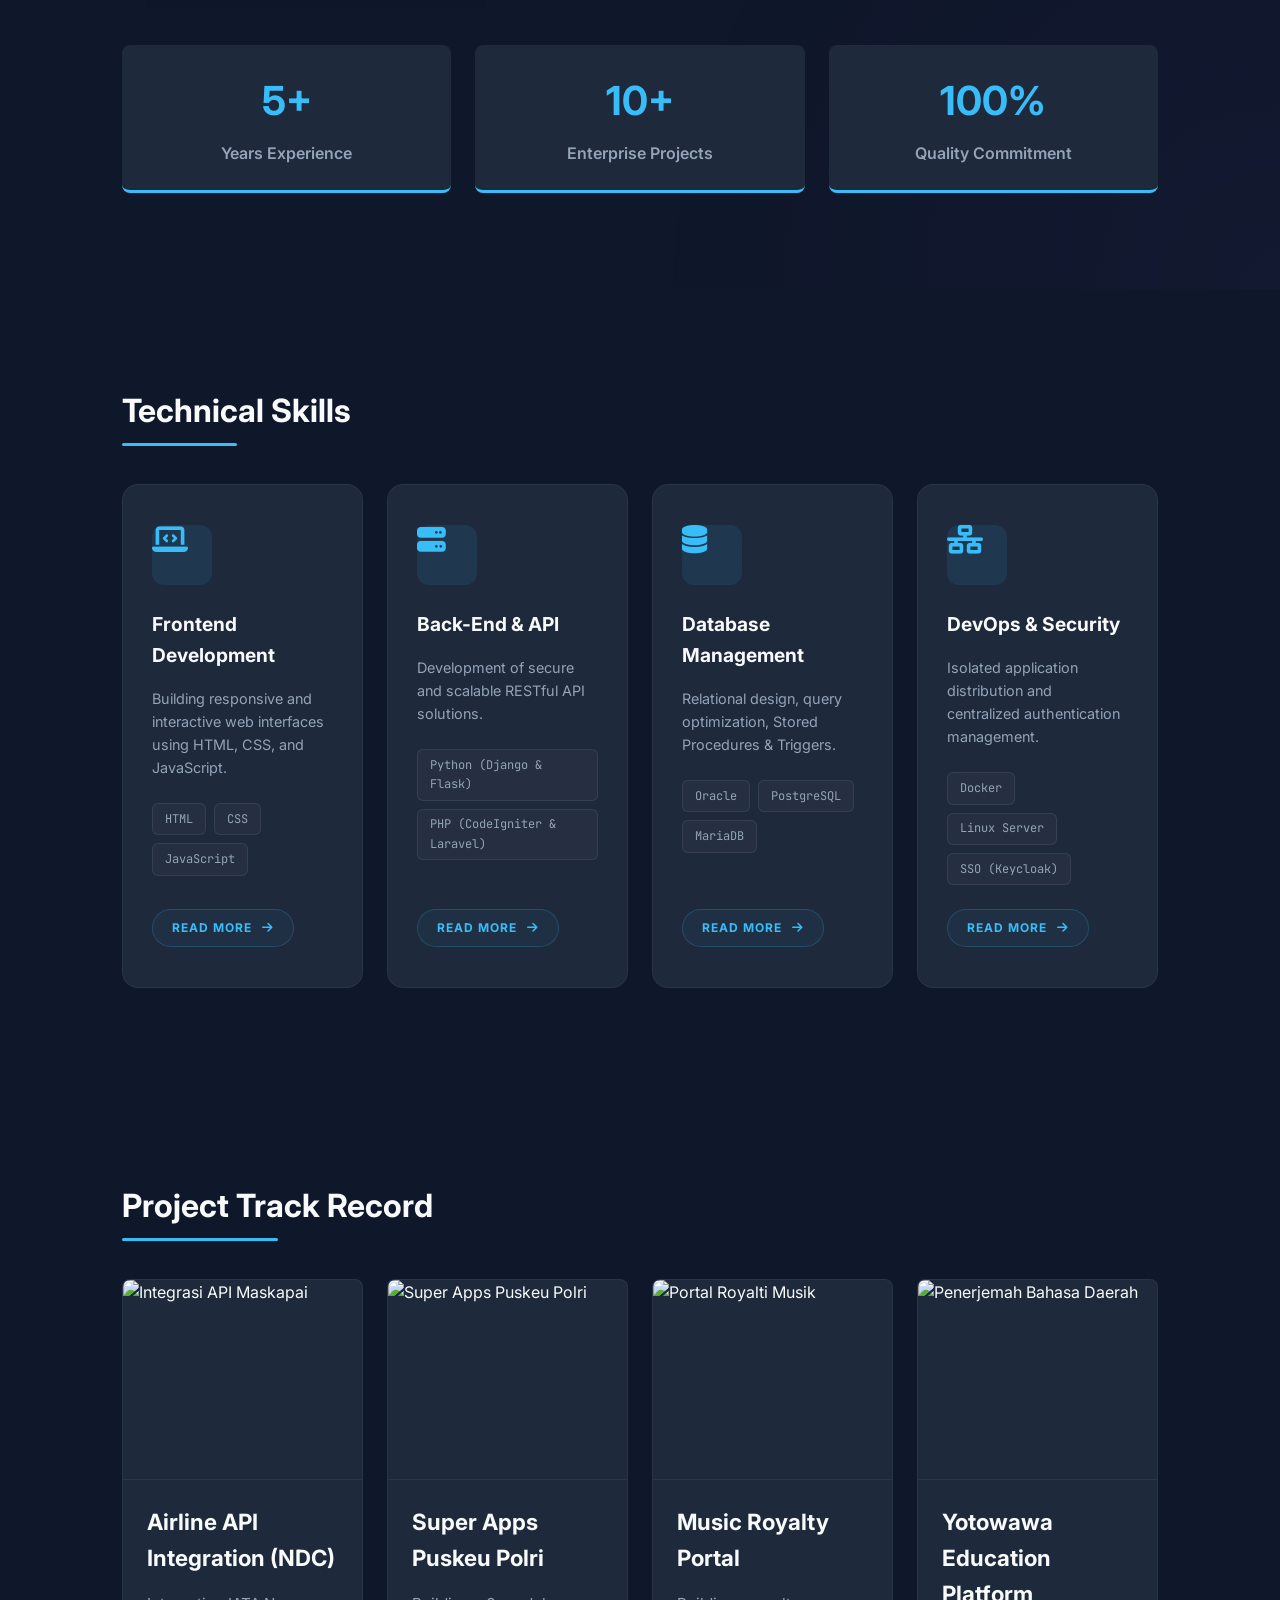
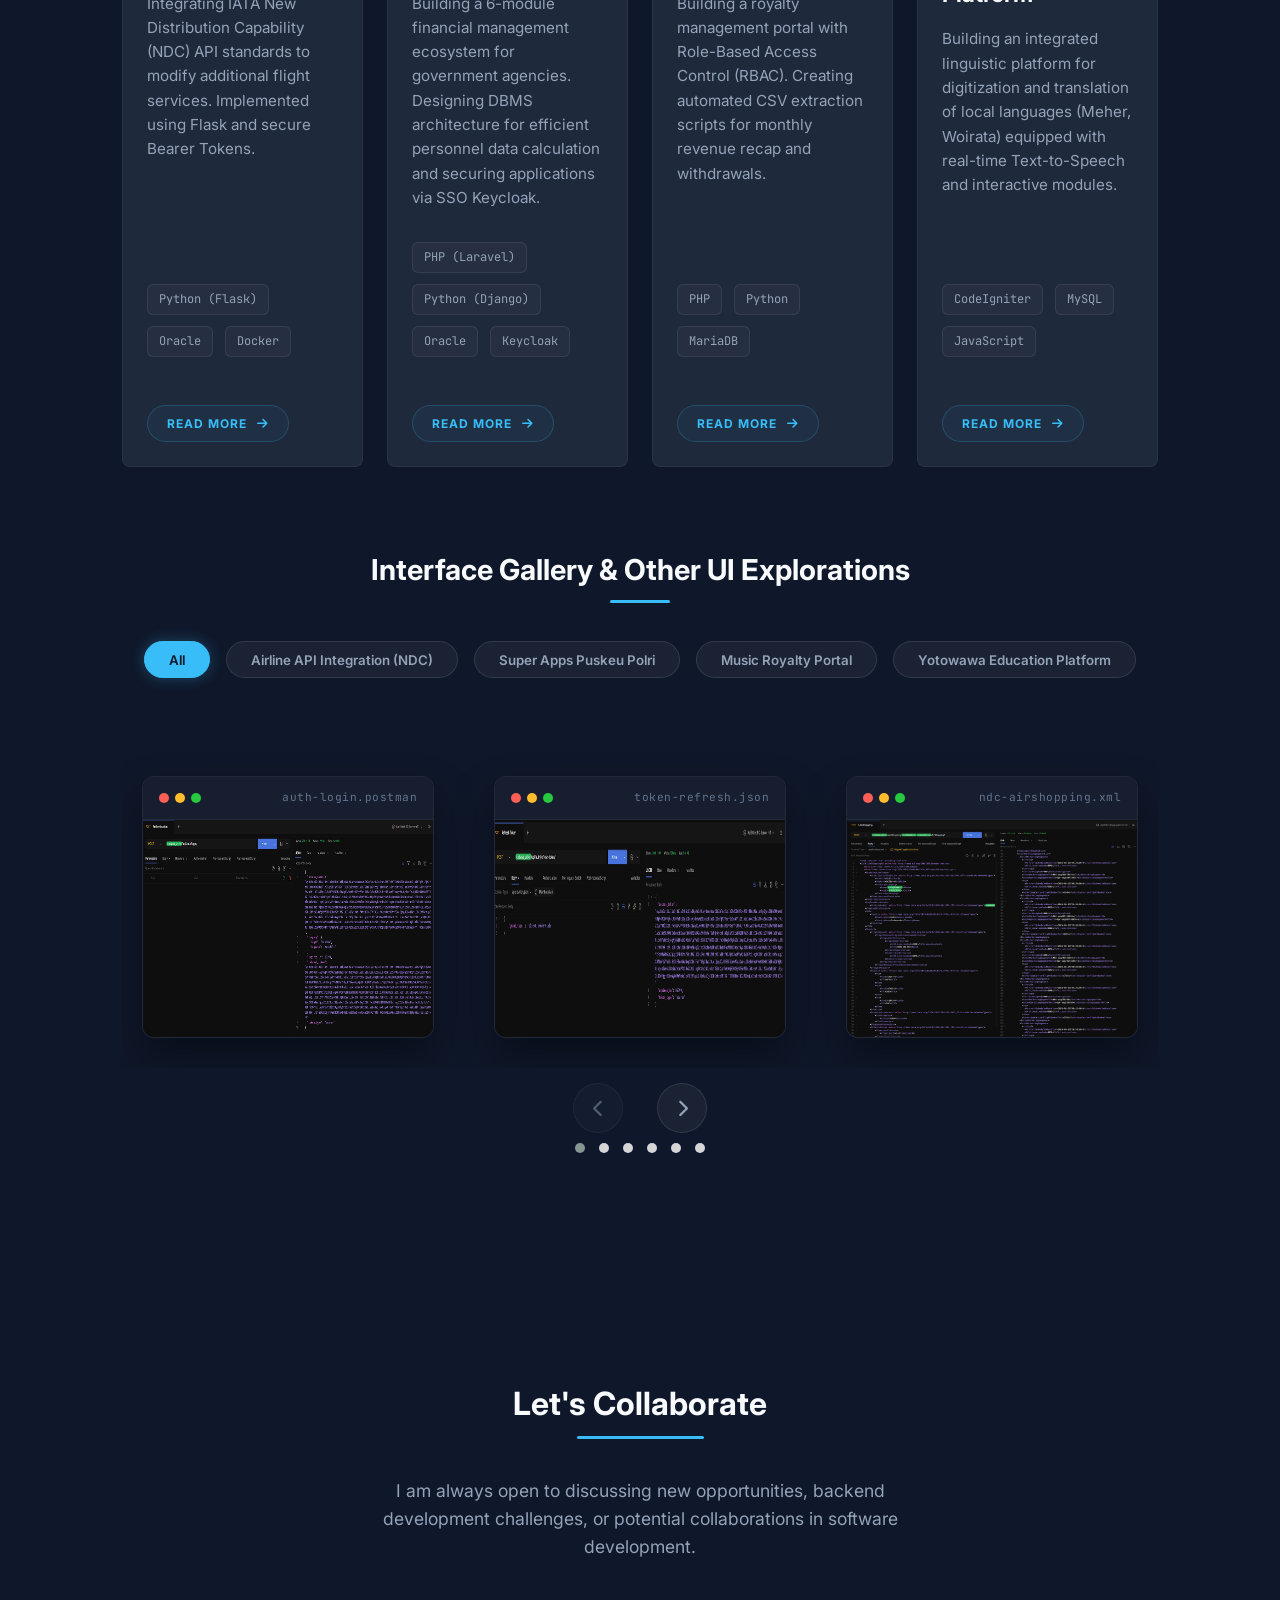
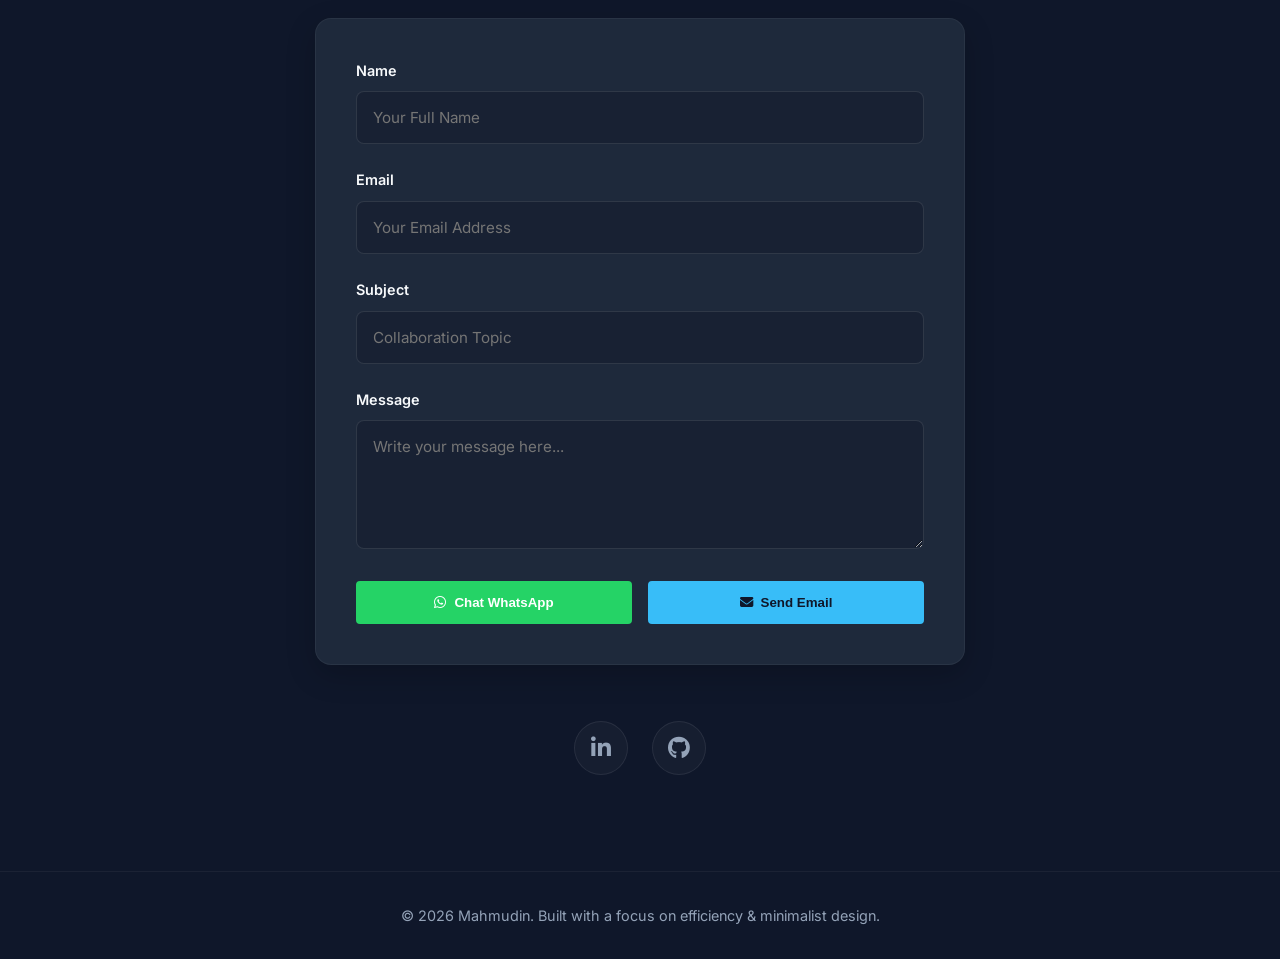
==== commit 4df36d5b: "fix skill" ====
--- a/index.html
+++ b/index.html
@@ -150,8 +150,8 @@
                     <h3 data-i18n="skill_backend_title">Back-End & API</h3>
                     <p data-i18n="skill_backend_desc">Pengembangan arsitektur RESTful API yang aman dan terukur.</p>
                     <div class="tech-tags">
-                        <span>Python (Flask)</span>
-                        <span>PHP (CodeIgniter)</span>
+                        <span>Python (Django & Flask)</span>
+                        <span>PHP (CodeIgniter & Laravel)</span>
                     </div>
                     <div class="project-links" style="margin-top: auto; padding-top: 1.5rem;">
                         <a href="backend-api.html" class="btn-read-more">Read More <i class="fas fa-arrow-right"></i></a>
@@ -468,7 +468,10 @@
 
     <!-- Image Modal for Gallery -->
     <div id="galleryModal" class="modal-gallery">
-        <span class="modal-gallery-close">&times;</span>
+        <div class="modal-controls">
+            <button id="modalZoom" class="modal-gallery-zoom" title="Zoom In/Out"><i class="fas fa-search-plus"></i></button>
+            <span class="modal-gallery-close">&times;</span>
+        </div>
         <img class="modal-gallery-content" id="modalImg">
     </div>
 
--- a/style.css
+++ b/style.css
@@ -849,8 +849,53 @@
     .scroll-indicator {
         display: none; /* Menyembunyikan indikator gulir untuk menghemat ruang di mobile */
     }
+    /* Menghilangkan indikator pagination carousel dan icon dekorasi jendela pada mobile */
+    .owl-dots, .window-dots {
+        display: none !important;
+    }
     .contact-buttons {
         grid-template-columns: 1fr !important;
+    }
+
+    /* Membuat gambar di dalam modal zoom lebih besar pada ukuran mobile */
+    .modal-gallery {
+        padding: 60px 10px 20px; /* Memberi ruang lebih untuk tombol tutup */
+        align-items: flex-start; /* Memudahkan scroll jika gambar sangat panjang */
+        overflow-y: auto;
+    }
+    .modal-gallery-content {
+        max-width: 100% !important;
+        max-height: none !important; /* Menghapus batasan tinggi agar gambar tidak mengecil */
+        width: 100%;
+        height: auto;
+        border-radius: 4px;
+        margin-bottom: 20px;
+    }
+    .modal-controls {
+        top: 15px;
+        right: 15px;
+        gap: 12px;
+    }
+    .modal-gallery-close, .modal-gallery-zoom {
+        position: static !important;
+        background: rgba(15, 23, 42, 0.8) !important;
+        width: 48px !important;
+        height: 48px !important;
+        display: flex !important;
+        align-items: center !important;
+        justify-content: center !important;
+        border-radius: 50% !important;
+        font-size: 22px !important;
+        border: none;
+        color: white;
+    }
+    .modal-gallery-content.zoomed {
+        transform: scale(2.5); /* Perbesaran lebih kuat di mobile agar teks API jelas */
+        margin-top: 0;
+    }
+    .modal-gallery-content.grabbing {
+        cursor: grabbing !important;
+        transition: none !important;
     }
 }
 
@@ -873,12 +918,30 @@
     width: 100%;
     height: 100%;
     overflow: auto;
-    background-color: rgba(15, 23, 42, 0.95);
+    background-color: rgba(11, 17, 32, 0.98);
     backdrop-filter: blur(10px);
     align-items: center;
     justify-content: center;
     flex-direction: column;
 }
+.modal-controls {
+    position: absolute;
+    top: 25px;
+    right: 35px;
+    display: flex;
+    gap: 25px;
+    align-items: center;
+    z-index: 10002;
+}
+.modal-gallery-zoom {
+    background: none;
+    border: none;
+    color: #fff;
+    font-size: 32px;
+    cursor: pointer;
+    transition: all 0.3s ease;
+}
+.modal-gallery-zoom:hover { color: var(--accent); }
 .modal-gallery-content {
     margin: auto;
     display: block;
@@ -886,11 +949,24 @@
     max-height: 85vh;
     border-radius: 12px;
     box-shadow: 0 25px 50px -12px rgba(0, 0, 0, 0.5);
+    transition: transform 0.3s cubic-bezier(0.25, 0.46, 0.45, 0.94);
+    cursor: zoom-in;
+    user-select: none;
+    touch-action: none; /* Penting untuk drag di mobile */
+    transform-origin: center;
+}
+.modal-gallery-content.zoomed {
+    transform: scale(2);
+    cursor: grab;
+    max-width: none;
+    max-height: none;
+}
+.modal-gallery-content.grabbing {
+    cursor: grabbing;
+    transition: none !important;
 }
 .modal-gallery-close {
-    position: absolute;
-    top: 20px;
-    right: 30px;
+    position: static;
     color: #fff;
     font-size: 40px;
     font-weight: bold;
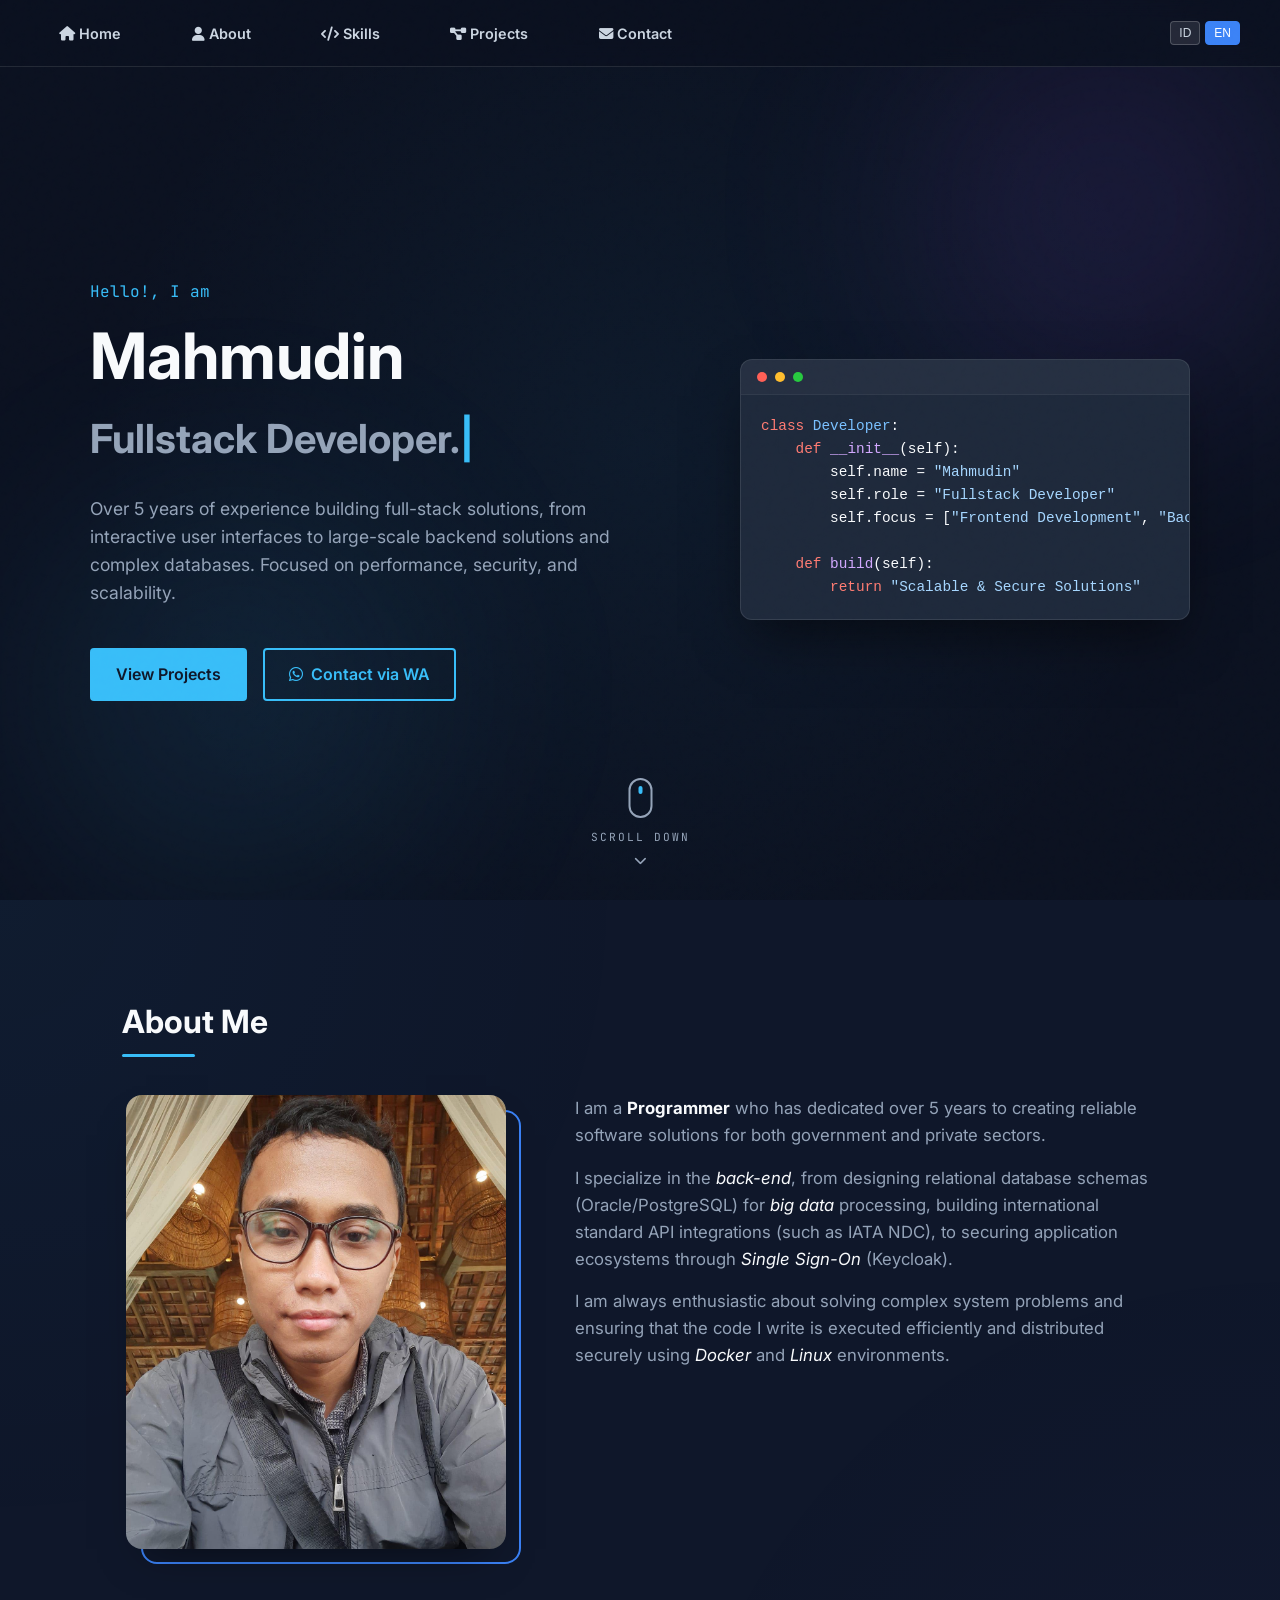
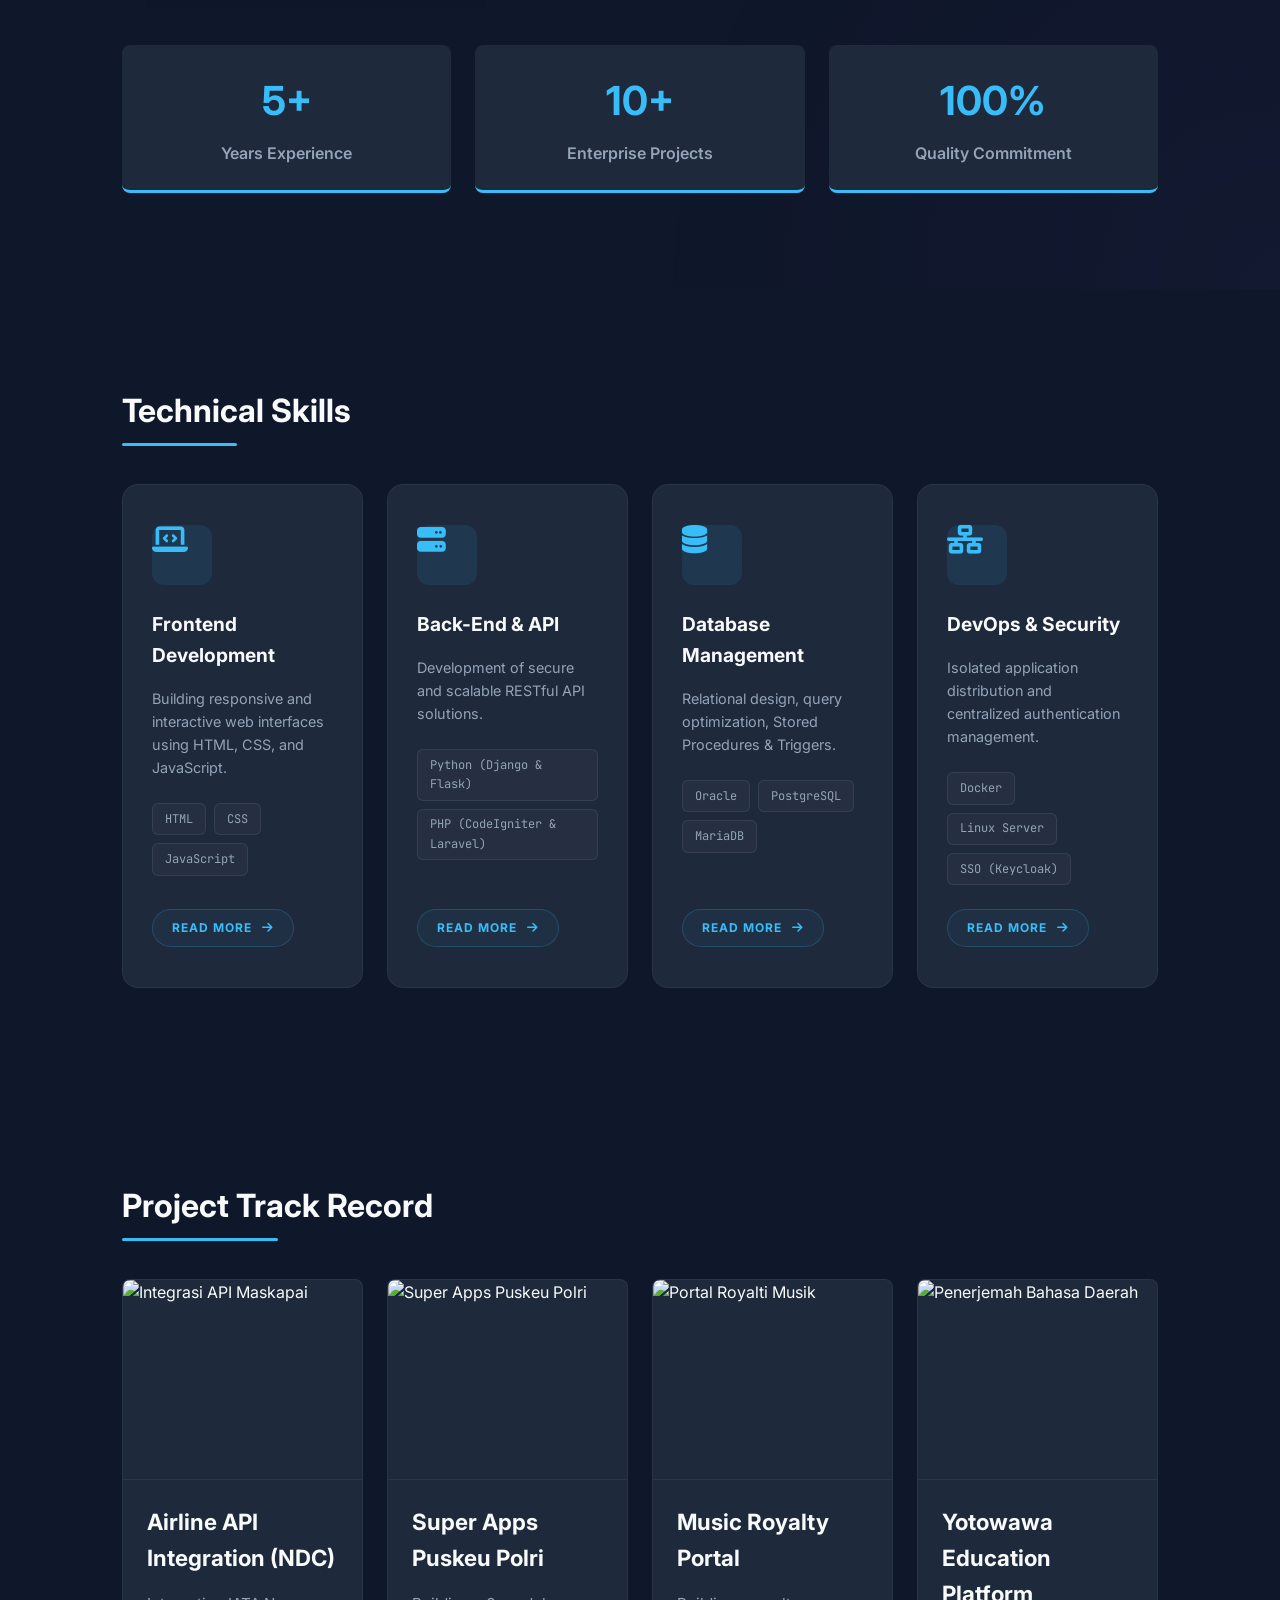
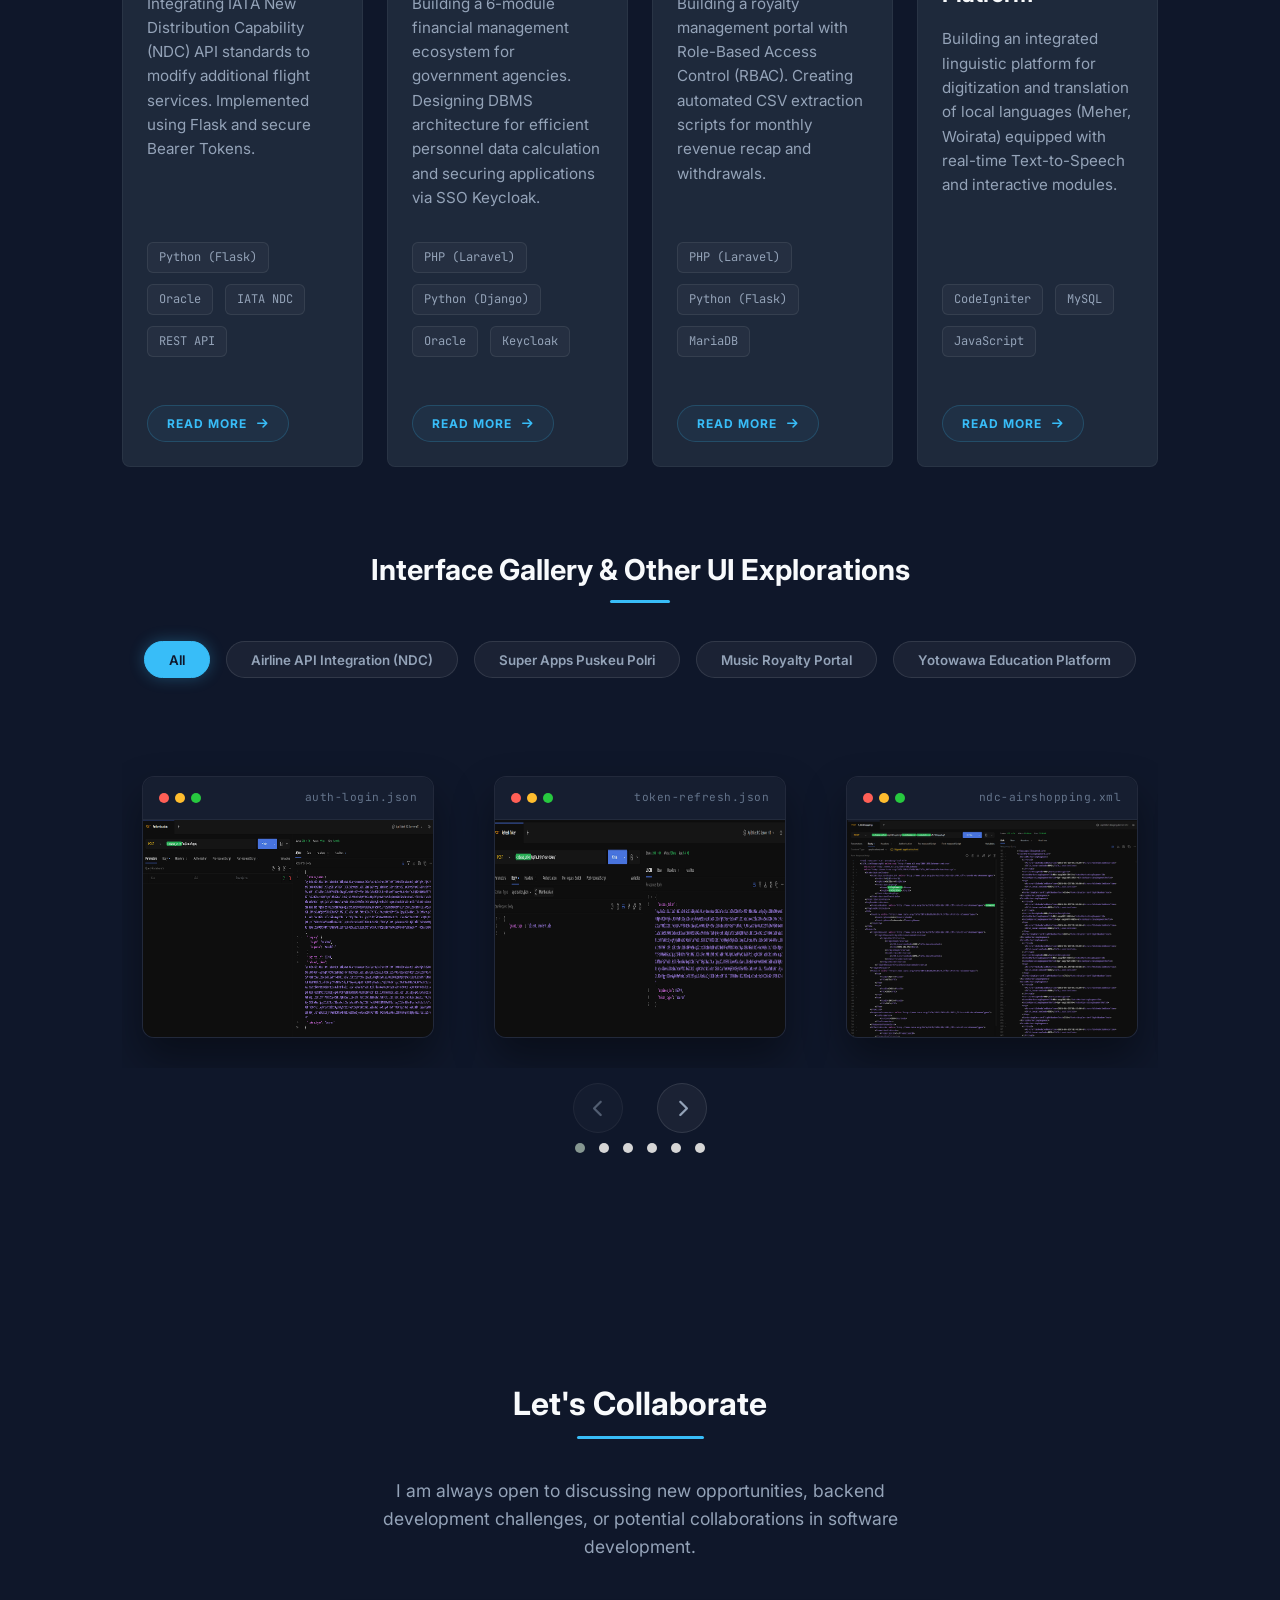
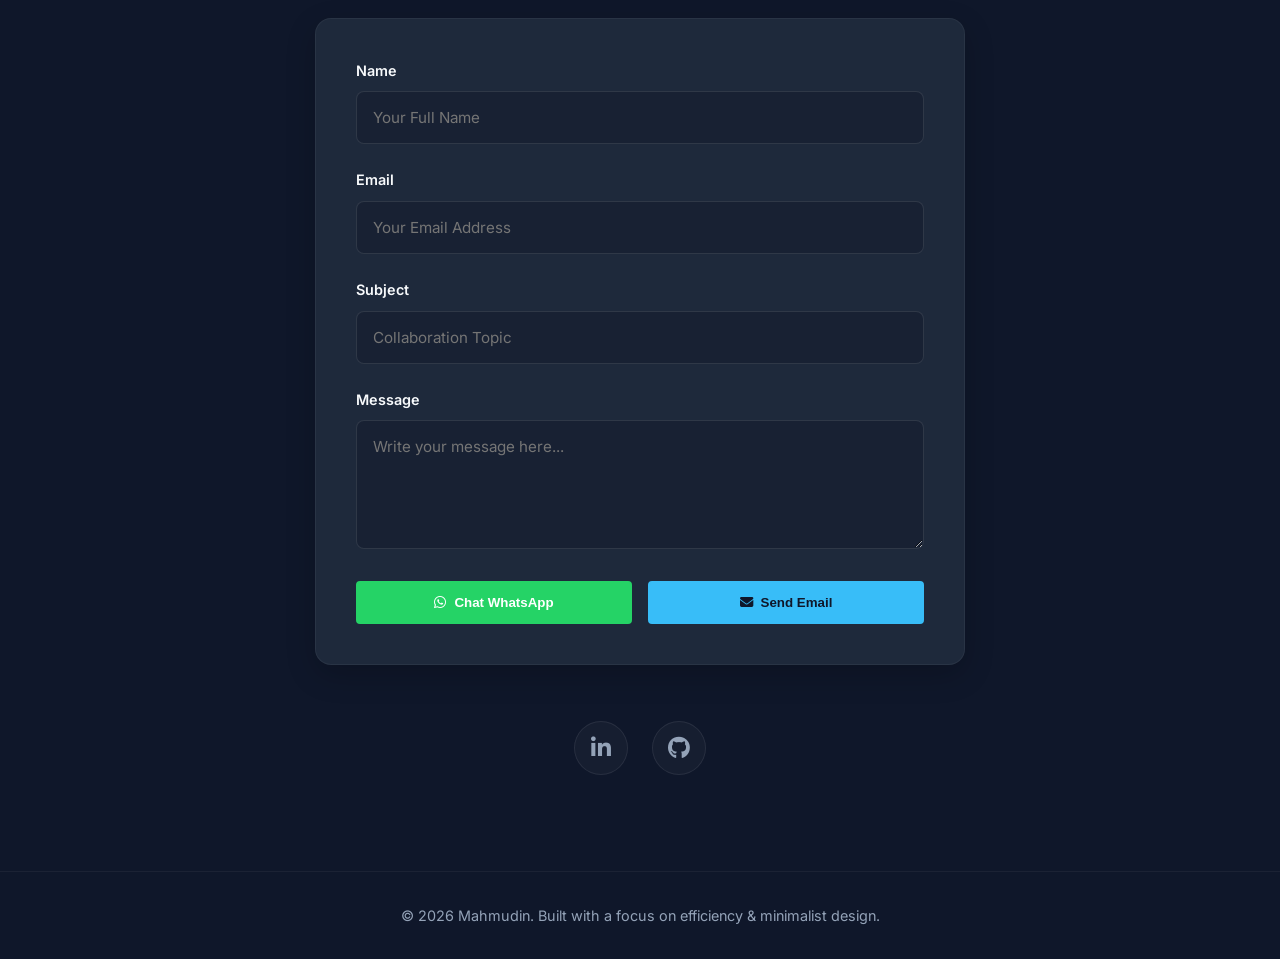
==== commit 3dc103fc: "fix skill" ====
--- a/index.html
+++ b/index.html
@@ -204,7 +204,8 @@
                         <div class="project-tech">
                             <span>Python (Flask)</span>
                             <span>Oracle</span>
-                            <span>Docker</span>
+                            <span>IATA NDC</span>
+                            <span>REST API</span>
                         </div>
                         <div class="project-links">
                             <a href="project-airline-api.html" class="view-more btn-read-more"><span data-i18n="view_detail">Read More</span> <i class="fas fa-arrow-right"></i></a>
@@ -243,8 +244,8 @@
                         <h3 data-i18n="p3_title">Portal Royalti Musik</h3>
                         <p data-i18n="p3_desc">Membangun portal manajemen royalti dengan sistem Role-Based Access Control (RBAC). Membuat skrip otomasi ekstraksi data CSV untuk rekapitulasi pendapatan dan penarikan dana bulanan.</p>
                         <div class="project-tech">
-                            <span>PHP</span>
-                            <span>Python</span>
+                            <span>PHP (Laravel)</span>
+                            <span>Python (Flask)</span>
                             <span>MariaDB</span>
                         </div>
                         <div class="project-links">
@@ -298,7 +299,7 @@
                                 <span class="dot yellow"></span>
                                 <span class="dot green"></span>
                             </div>
-                            <span class="window-title">auth-login.postman</span>
+                            <span class="window-title">auth-login.json</span>
                         </div>
                         <img src="images/project-airline-api-auth.png" alt="Screenshot 1">
                     </div>
